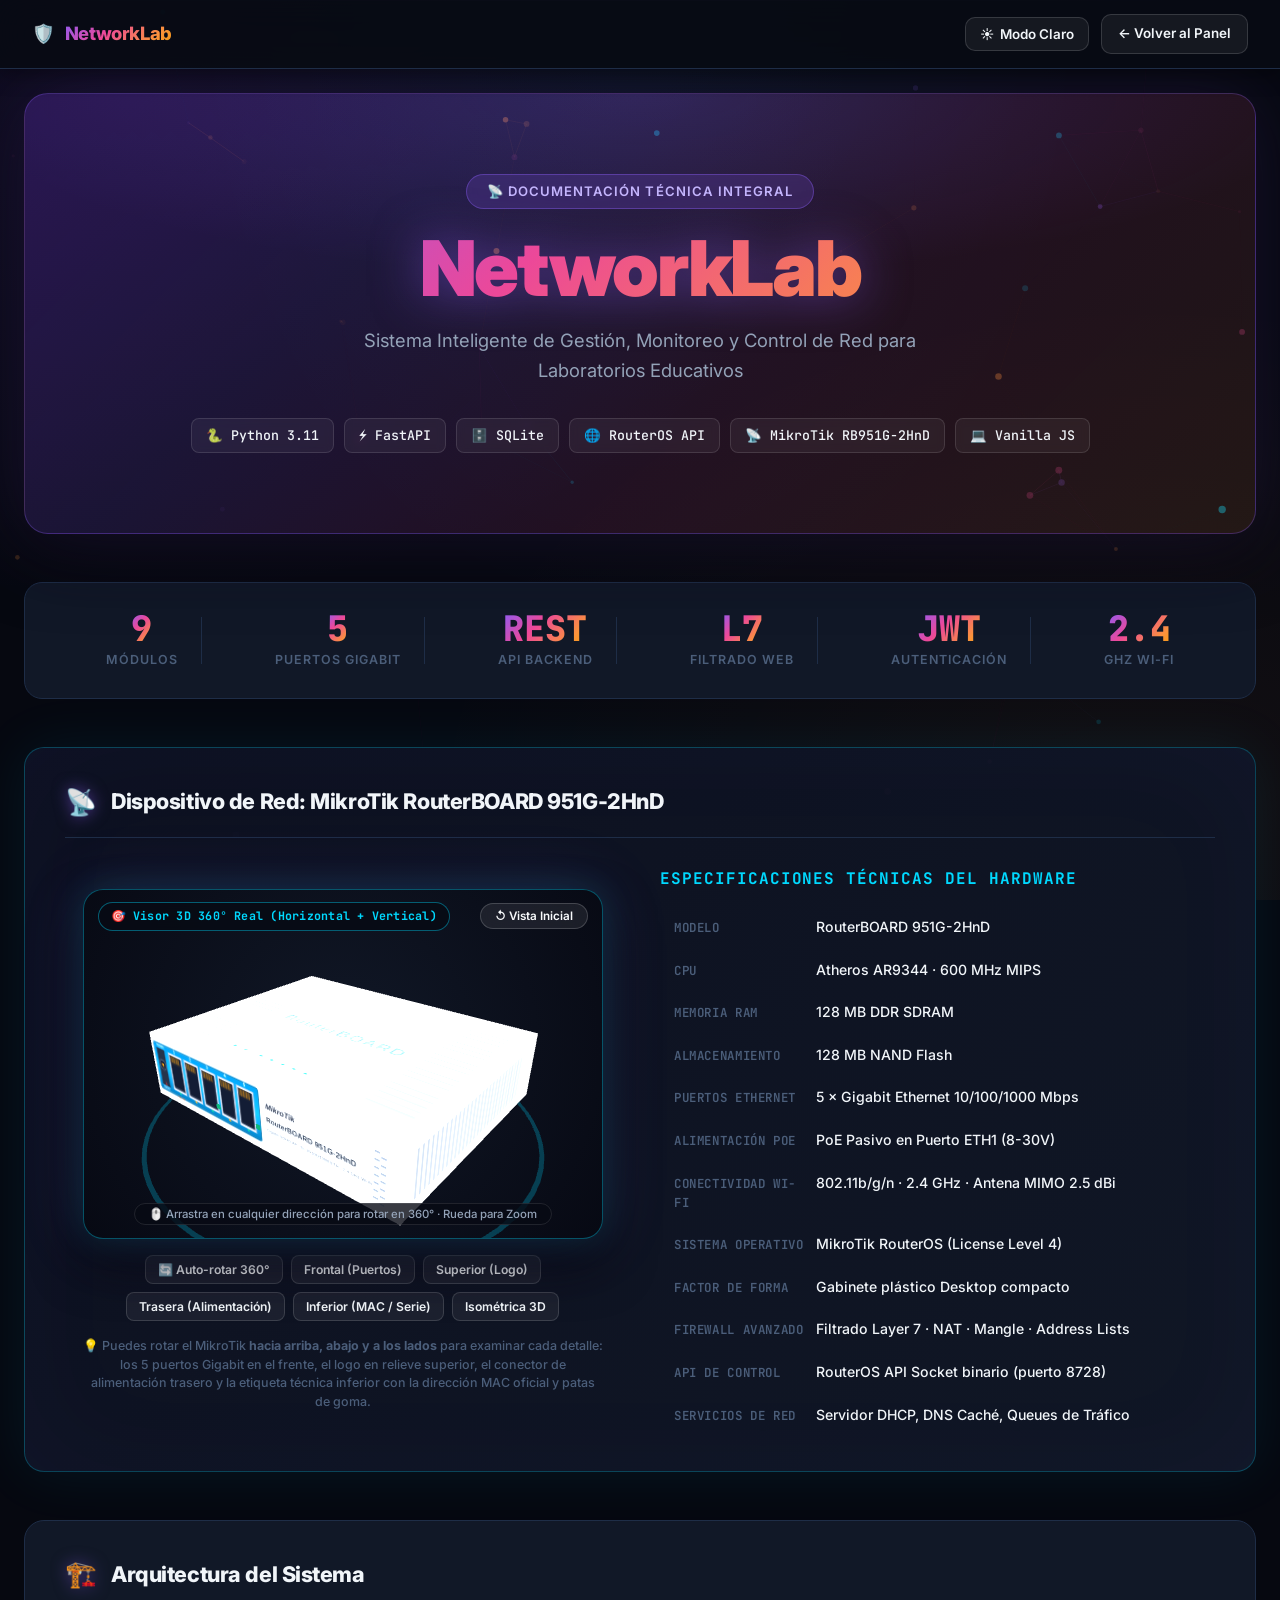
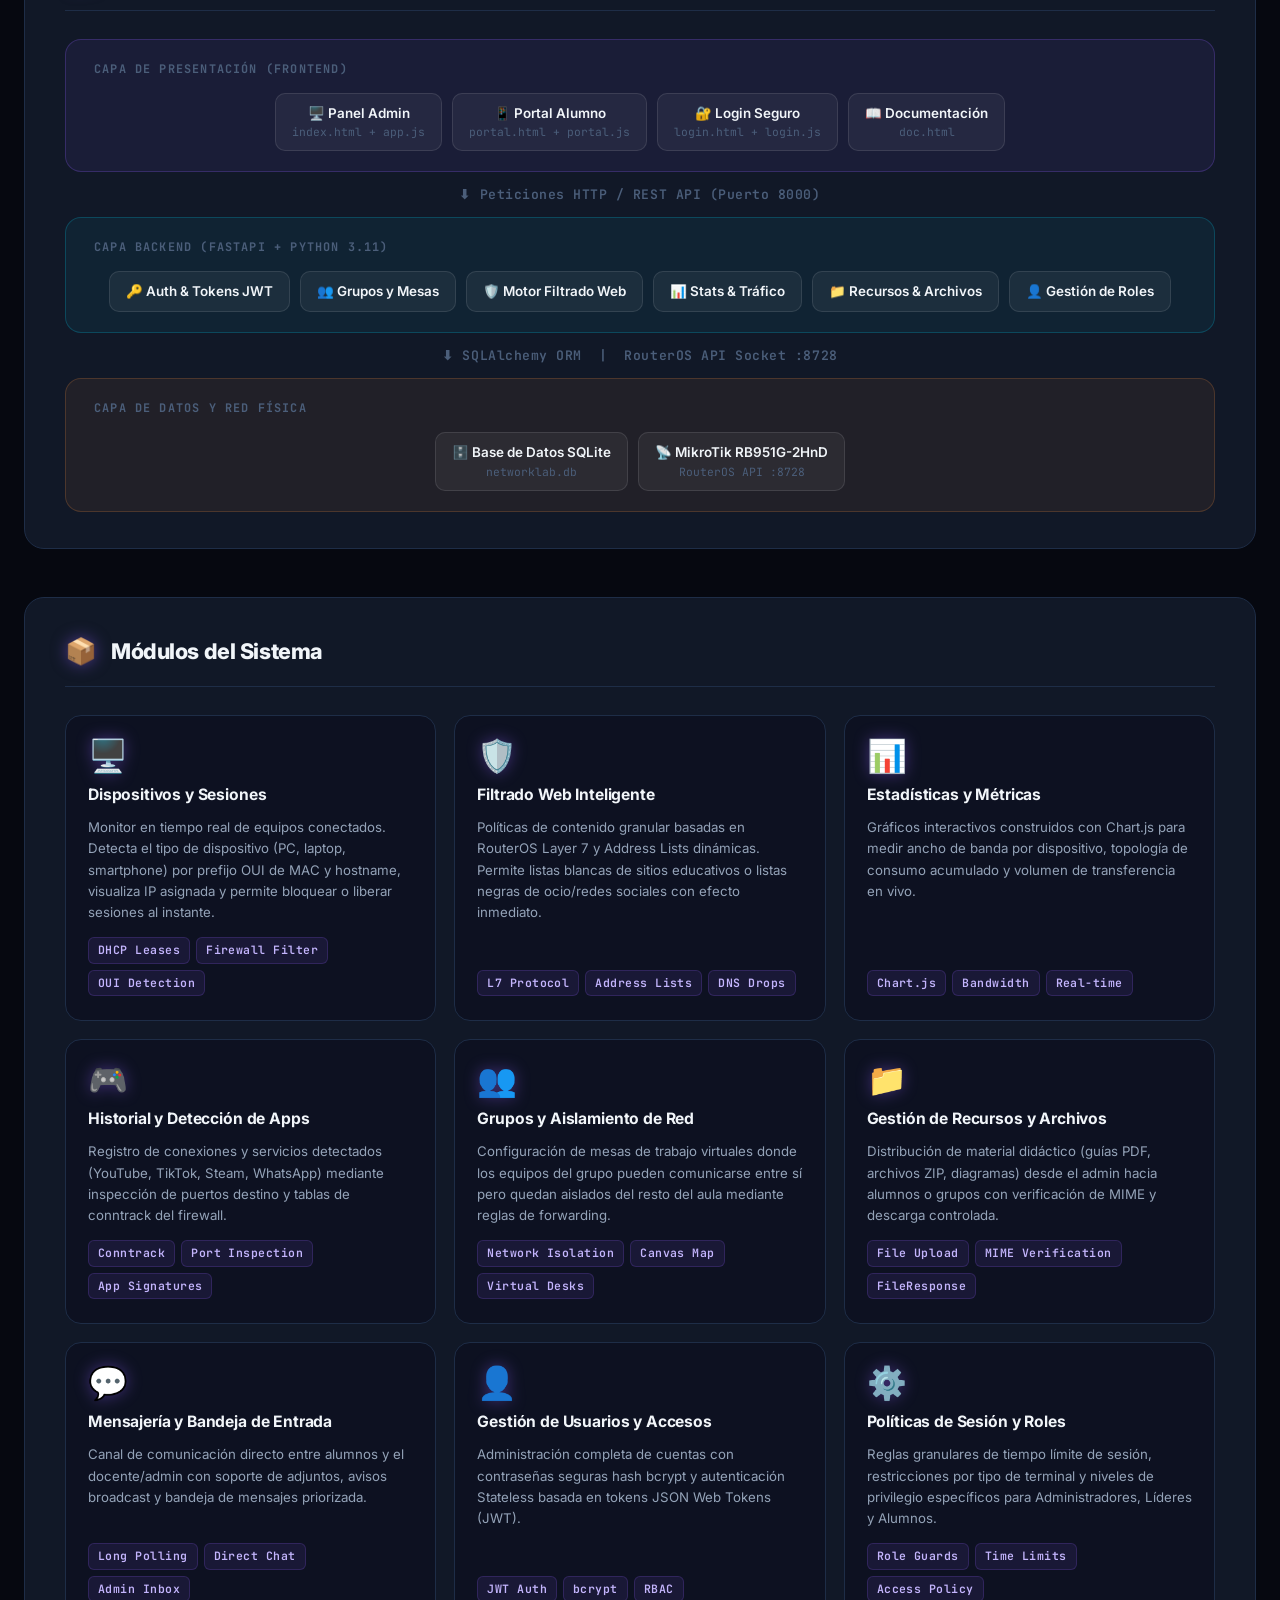
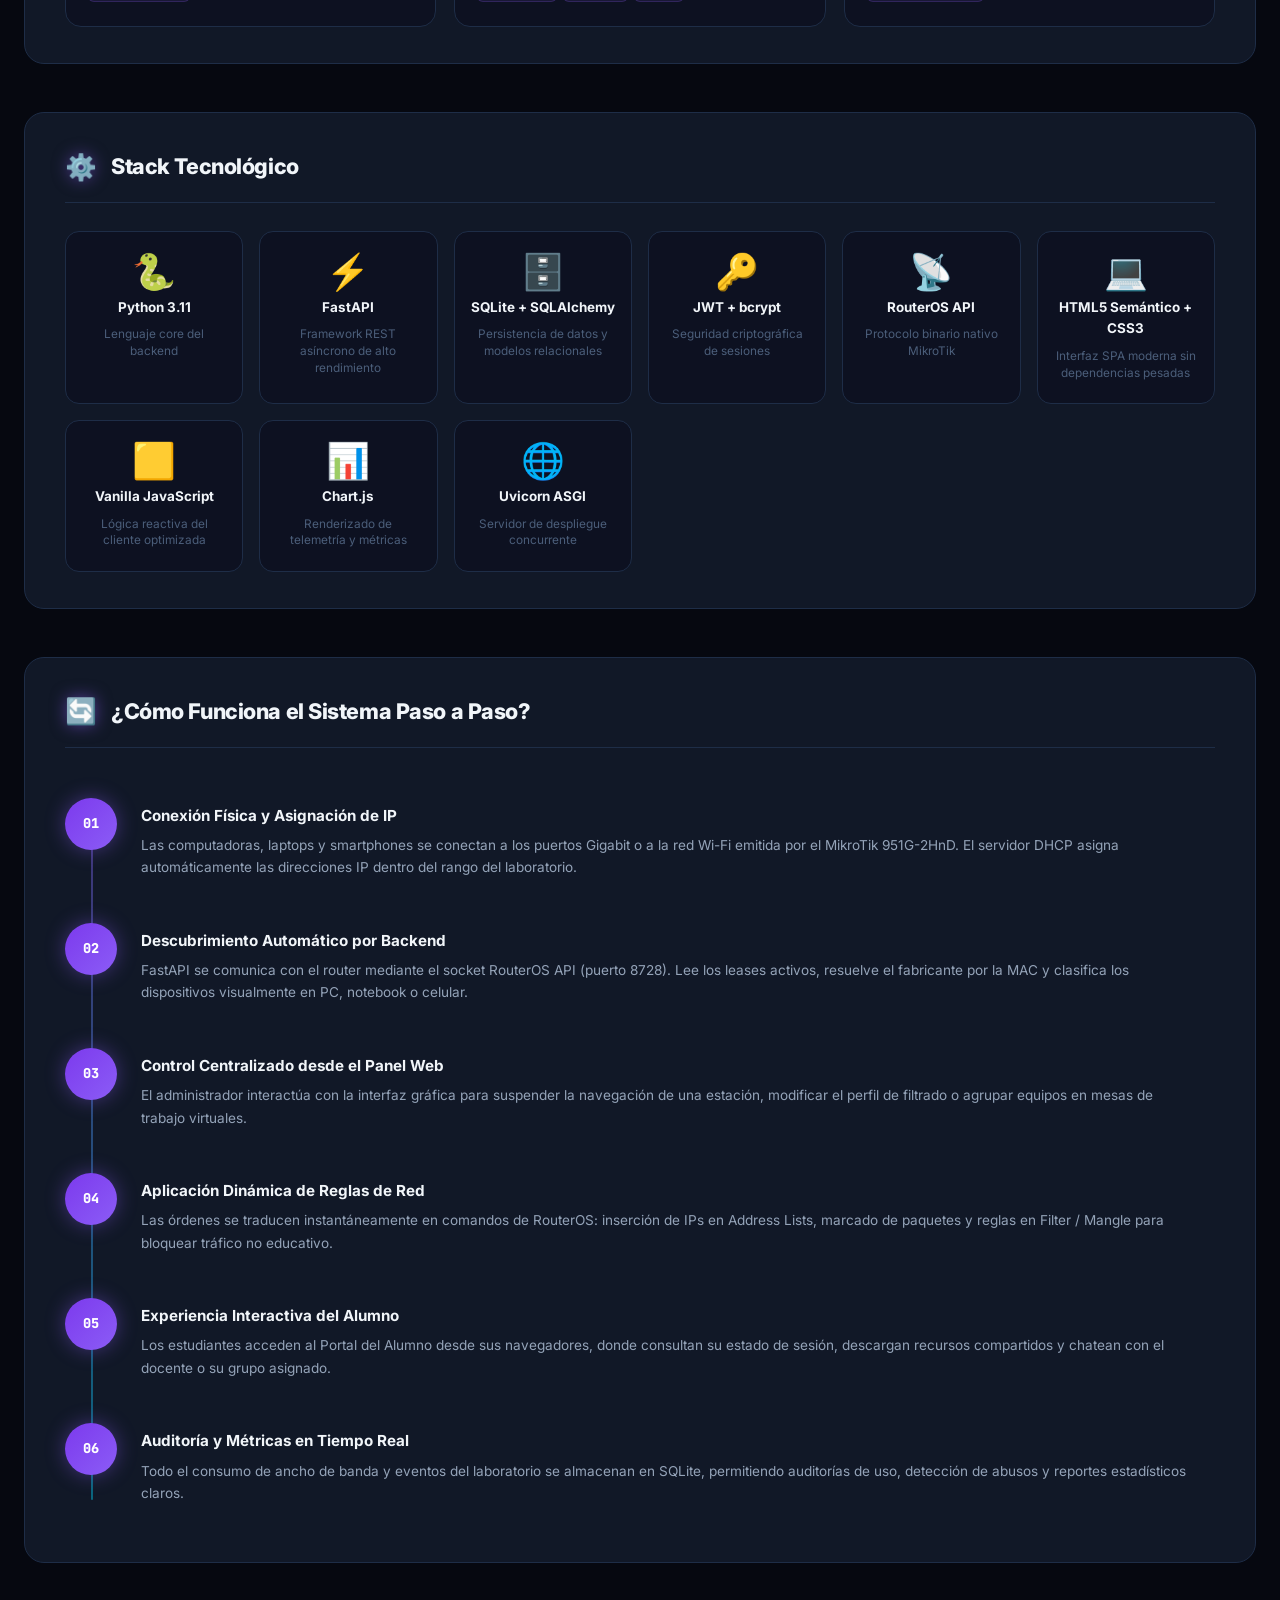
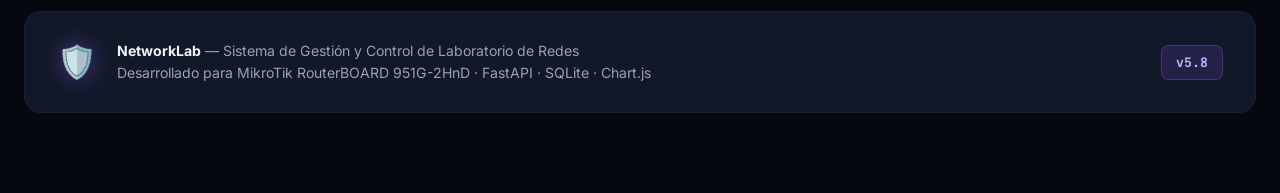
==== frontend/doc.html @ df52ffb7 "V1" ====
<!DOCTYPE html>
<html lang="es" data-theme="dark">

<head>
    <meta charset="UTF-8" />
    <meta name="viewport" content="width=device-width, initial-scale=1.0" />
    <title>NetworkLab — Documentación Técnica del Proyecto</title>
    <meta name="description" content="Documentación técnica integral del sistema NetworkLab: módulos, arquitectura, tecnologías y dispositivo MikroTik RouterBOARD 951G-2HnD con visor 3D interactivo en 360° (horizontal y vertical)." />
    <link rel="icon" type="image/svg+xml" href="favicon.svg" />
    <link rel="stylesheet" href="css/style.css?v=6.0" />
    <style>
        /* ════════════════════════════════════════════════════════════════
           ESTILOS EXCLUSIVOS DE DOC.HTML (DISEÑO PREMIUM Y MODO CLARO)
           ════════════════════════════════════════════════════════════════ */

        /* Topbar de navegación */
        .doc-topbar {
            position: sticky;
            top: 0;
            z-index: 200;
            display: flex;
            align-items: center;
            justify-content: space-between;
            padding: 14px 32px;
            background: rgba(8, 11, 20, 0.92);
            backdrop-filter: blur(16px);
            border-bottom: 1px solid var(--border-base);
            box-shadow: 0 4px 20px rgba(0, 0, 0, 0.4);
            gap: 16px;
            flex-wrap: wrap;
        }

        .doc-topbar-brand {
            display: flex;
            align-items: center;
            gap: 10px;
            text-decoration: none;
            color: var(--text-primary);
            font-weight: 800;
            font-size: 1.15rem;
            letter-spacing: -0.02em;
        }

        .doc-topbar-brand span {
            background: var(--grad-brand);
            -webkit-background-clip: text;
            -webkit-text-fill-color: transparent;
            background-clip: text;
        }

        .doc-topbar-actions {
            display: flex;
            align-items: center;
            gap: 12px;
        }

        .doc-back-btn {
            display: inline-flex;
            align-items: center;
            gap: 8px;
            background: rgba(255, 255, 255, 0.06);
            border: 1px solid rgba(255, 255, 255, 0.14);
            color: var(--text-primary);
            border-radius: 10px;
            padding: 8px 16px;
            font-size: 0.84rem;
            font-weight: 600;
            cursor: pointer;
            text-decoration: none;
            transition: all 0.2s;
            font-family: 'Inter', sans-serif;
        }

        .doc-back-btn:hover {
            background: rgba(139, 92, 246, 0.2);
            border-color: var(--violet-400);
            color: var(--violet-300);
            transform: translateX(-3px);
        }

        .doc-theme-btn {
            display: inline-flex;
            align-items: center;
            gap: 6px;
            background: rgba(255, 255, 255, 0.06);
            border: 1px solid rgba(255, 255, 255, 0.14);
            color: var(--text-primary);
            border-radius: 10px;
            padding: 8px 14px;
            font-size: 0.84rem;
            font-weight: 600;
            cursor: pointer;
            transition: all 0.2s;
            font-family: 'Inter', sans-serif;
        }

        .doc-theme-btn:hover {
            background: rgba(255, 200, 0, 0.12);
            border-color: rgba(255, 200, 0, 0.4);
        }

        .doc-wrapper {
            min-height: 100vh;
            padding-top: 16px;
            position: relative;
        }

        #doc-network-canvas {
            position: fixed;
            inset: 0;
            z-index: 0;
            pointer-events: none;
            opacity: 0.45;
        }

        .doc-content-wrap {
            position: relative;
            z-index: 1;
        }

        /* ── Visor 3D WebGL Three.js MikroTik 360° Real ── */
        .doc-mikrotik-viewer {
            display: flex;
            flex-direction: column;
            align-items: center;
            gap: 16px;
            width: 100%;
        }

        .mikrotik-3d-scene {
            position: relative;
            width: 100%;
            max-width: 520px;
            height: 350px;
            border-radius: 20px;
            overflow: hidden;
            background: radial-gradient(circle at 50% 45%, #111827 0%, #070913 100%);
            border: 1px solid rgba(0, 217, 255, 0.35);
            box-shadow:
                0 0 35px rgba(0, 217, 255, 0.15),
                0 0 70px rgba(139, 92, 246, 0.14),
                0 24px 50px rgba(0, 0, 0, 0.7);
            touch-action: none;
        }

        #mikrotik-3d-canvas {
            width: 100%;
            height: 100%;
            display: block;
            cursor: grab;
        }

        #mikrotik-3d-canvas:active {
            cursor: grabbing;
        }

        .mt-3d-overlay-top {
            position: absolute;
            top: 12px;
            left: 14px;
            right: 14px;
            display: flex;
            justify-content: space-between;
            align-items: center;
            pointer-events: none;
            z-index: 10;
        }

        .mt-3d-badge {
            background: rgba(8, 11, 20, 0.85);
            backdrop-filter: blur(8px);
            border: 1px solid rgba(0, 217, 255, 0.4);
            color: #00D9FF;
            font-size: 0.73rem;
            font-weight: 700;
            padding: 4px 12px;
            border-radius: 100px;
            font-family: var(--font-mono);
            letter-spacing: 0.02em;
            pointer-events: auto;
        }

        .mt-3d-icon-btn {
            pointer-events: auto;
            background: rgba(255, 255, 255, 0.08);
            backdrop-filter: blur(8px);
            border: 1px solid rgba(255, 255, 255, 0.18);
            color: #F8FAFC;
            padding: 5px 14px;
            border-radius: 100px;
            font-size: 0.73rem;
            font-weight: 600;
            cursor: pointer;
            transition: all 0.2s;
            font-family: 'Inter', sans-serif;
        }

        .mt-3d-icon-btn:hover {
            background: rgba(139, 92, 246, 0.3);
            border-color: var(--violet-400);
            color: var(--violet-200);
        }

        .mt-3d-hint {
            position: absolute;
            bottom: 12px;
            left: 0;
            right: 0;
            text-align: center;
            pointer-events: none;
            z-index: 10;
        }

        .mt-3d-hint span {
            background: rgba(8, 11, 20, 0.80);
            backdrop-filter: blur(6px);
            border: 1px solid rgba(255, 255, 255, 0.1);
            color: #94A3B8;
            font-size: 0.71rem;
            padding: 3px 14px;
            border-radius: 100px;
            font-weight: 500;
        }

        .mikrotik-3d-controls {
            display: flex;
            flex-wrap: wrap;
            gap: 8px;
            justify-content: center;
            max-width: 520px;
        }

        .mikrotik-ctrl-btn {
            background: rgba(255, 255, 255, 0.06);
            border: 1px solid rgba(255, 255, 255, 0.14);
            color: var(--text-primary);
            border-radius: 8px;
            padding: 6px 12px;
            font-size: 0.76rem;
            font-weight: 600;
            cursor: pointer;
            transition: all 0.2s;
            font-family: 'Inter', sans-serif;
        }

        .mikrotik-ctrl-btn:hover {
            background: rgba(139, 92, 246, 0.22);
            border-color: var(--violet-400);
            color: var(--violet-200);
            transform: translateY(-1px);
        }

        .mikrotik-ctrl-btn.active-preset {
            background: rgba(139, 92, 246, 0.35);
            border-color: var(--violet-400);
            color: #FFFFFF;
            box-shadow: 0 0 12px rgba(139, 92, 246, 0.3);
        }

        .mikrotik-help-text {
            font-size: 0.78rem;
            color: var(--text-muted);
            margin: 0;
            text-align: center;
            font-weight: 500;
            max-width: 520px;
            line-height: 1.5;
        }

        /* ════════════════════════════════════════════════════════════════
           REGLAS DE MODO CLARO EXHAUSTIVAS (MÁXIMA LEGIBILIDAD)
           ════════════════════════════════════════════════════════════════ */

        [data-theme="light"] {
            color-scheme: light;
        }

        /* Topbar */
        [data-theme="light"] .doc-topbar {
            background: rgba(255, 255, 255, 0.96);
            border-bottom: 1px solid #E2E8F0;
            box-shadow: 0 4px 16px rgba(0, 0, 0, 0.04);
        }

        [data-theme="light"] .doc-topbar-brand {
            color: #0F172A;
        }

        [data-theme="light"] .doc-back-btn,
        [data-theme="light"] .doc-theme-btn {
            background: #FFFFFF;
            border: 1px solid #CBD5E1;
            color: #0F172A;
            box-shadow: 0 1px 3px rgba(0, 0, 0, 0.05);
        }

        [data-theme="light"] .doc-back-btn:hover {
            background: #F8FAFC;
            border-color: #94A3B8;
            color: #0F172A;
        }

        [data-theme="light"] .doc-theme-btn:hover {
            background: #FEF3C7;
            border-color: #FCD34D;
        }

        [data-theme="light"] #doc-network-canvas {
            opacity: 0.16;
        }

        /* Hero */
        [data-theme="light"] .doc-hero {
            background: linear-gradient(135deg, #FFFFFF 0%, #F8FAFC 50%, #F1F5F9 100%);
            border: 1px solid #E2E8F0;
            box-shadow: 0 10px 30px rgba(0, 0, 0, 0.05);
        }

        [data-theme="light"] .doc-hero-badge {
            background: #EDE9FE;
            border: 1px solid #C7D2FE;
            color: #4338CA !important;
            font-weight: 700;
        }

        [data-theme="light"] .doc-hero-title {
            background: linear-gradient(135deg, #0F172A 0%, #4338CA 50%, #0369A1 100%);
            -webkit-background-clip: text;
            -webkit-text-fill-color: transparent;
            background-clip: text;
            filter: none;
        }

        [data-theme="light"] .doc-hero-subtitle {
            color: #334155 !important;
            font-weight: 500;
        }

        [data-theme="light"] .doc-tag {
            background: #FFFFFF;
            border: 1px solid #CBD5E1;
            color: #0F172A !important;
            box-shadow: 0 1px 3px rgba(0, 0, 0, 0.04);
            font-weight: 600;
        }

        [data-theme="light"] .doc-tag:hover {
            background: #EEF2FF;
            border-color: #A5B4FC;
            color: #312E81 !important;
        }

        /* Stats Bar */
        [data-theme="light"] .doc-stats-bar {
            background: #FFFFFF;
            border: 1px solid #E2E8F0;
            box-shadow: 0 4px 14px rgba(0, 0, 0, 0.04);
        }

        [data-theme="light"] .doc-stat-num {
            background: linear-gradient(135deg, #4338CA 0%, #D946EF 60%, #EA580C 100%);
            -webkit-background-clip: text;
            -webkit-text-fill-color: transparent;
            background-clip: text;
        }

        [data-theme="light"] .doc-stat-label {
            color: #334155 !important;
            font-weight: 700;
        }

        /* Sections */
        [data-theme="light"] .doc-section {
            background: #FFFFFF;
            border: 1px solid #E2E8F0;
            box-shadow: 0 4px 18px rgba(0, 0, 0, 0.04);
        }

        [data-theme="light"] .doc-section-title {
            color: #0F172A !important;
            font-weight: 800;
        }

        /* MikroTik Section */
        [data-theme="light"] .doc-mikrotik-section {
            background: #FFFFFF;
            border: 1px solid #CBD5E1;
            box-shadow: 0 4px 20px rgba(0, 0, 0, 0.05);
        }

        [data-theme="light"] .doc-specs-title {
            color: #0369A1 !important;
            font-weight: 800;
        }

        [data-theme="light"] .doc-spec-row {
            border-bottom: 1px solid #F1F5F9;
        }

        [data-theme="light"] .doc-spec-row:hover {
            background: #F8FAFC;
        }

        [data-theme="light"] .doc-spec-key {
            color: #334155 !important;
            font-weight: 700;
        }

        [data-theme="light"] .doc-spec-val {
            color: #0F172A !important;
            font-weight: 600;
        }

        [data-theme="light"] .mikrotik-3d-scene {
            background: radial-gradient(circle at 50% 45%, #F8FAFC 0%, #E2E8F0 100%);
            border-color: #CBD5E1;
            box-shadow:
                0 8px 30px rgba(0, 0, 0, 0.08),
                0 0 20px rgba(99, 102, 241, 0.06);
        }

        [data-theme="light"] .mt-3d-badge {
            background: rgba(255, 255, 255, 0.94);
            border-color: #BAE6FD;
            color: #0369A1;
        }

        [data-theme="light"] .mt-3d-icon-btn {
            background: #FFFFFF;
            border-color: #CBD5E1;
            color: #0F172A;
            box-shadow: 0 1px 3px rgba(0, 0, 0, 0.05);
        }

        [data-theme="light"] .mt-3d-icon-btn:hover {
            background: #EEF2FF;
            border-color: #6366F1;
            color: #312E81;
        }

        [data-theme="light"] .mt-3d-hint span {
            background: rgba(255, 255, 255, 0.90);
            border-color: #E2E8F0;
            color: #475569;
        }

        [data-theme="light"] .mikrotik-ctrl-btn {
            background: #FFFFFF;
            border: 1px solid #CBD5E1;
            color: #0F172A !important;
            box-shadow: 0 1px 3px rgba(0, 0, 0, 0.05);
            font-weight: 700;
        }

        [data-theme="light"] .mikrotik-ctrl-btn:hover {
            background: #EEF2FF;
            border-color: #6366F1;
            color: #312E81 !important;
        }

        [data-theme="light"] .mikrotik-ctrl-btn.active-preset {
            background: #4F46E5 !important;
            border-color: #4338CA !important;
            color: #FFFFFF !important;
        }

        [data-theme="light"] .mikrotik-help-text {
            color: #334155 !important;
            font-weight: 600;
        }

        /* Arquitectura */
        [data-theme="light"] .arch-layer-client {
            background: #F5F3FF;
            border: 1px solid #DDD6FE;
        }

        [data-theme="light"] .arch-layer-backend {
            background: #F0F9FF;
            border: 1px solid #BAE6FD;
        }

        [data-theme="light"] .arch-layer-data {
            background: #FFF7ED;
            border: 1px solid #FED7AA;
        }

        [data-theme="light"] .arch-layer-label {
            color: #0F172A !important;
            font-weight: 800;
        }

        [data-theme="light"] .arch-arrow {
            color: #1E293B !important;
            font-weight: 700;
            background: #F1F5F9;
            border: 1px solid #CBD5E1;
            border-radius: 100px;
            padding: 6px 18px;
            display: inline-block;
            margin: 8px auto;
        }

        [data-theme="light"] .arch-item {
            background: #FFFFFF;
            border: 1px solid #CBD5E1;
            color: #0F172A !important;
            font-weight: 700;
            box-shadow: 0 1px 3px rgba(0, 0, 0, 0.05);
        }

        [data-theme="light"] .arch-item:hover {
            background: #EEF2FF;
            border-color: #818CF8;
        }

        [data-theme="light"] .arch-item small {
            color: #475569 !important;
            font-weight: 600;
        }

        /* Módulos */
        [data-theme="light"] .doc-module-card {
            background: #FFFFFF;
            border: 1px solid #E2E8F0;
            box-shadow: 0 2px 8px rgba(0, 0, 0, 0.03);
        }

        [data-theme="light"] .doc-module-card:hover {
            border-color: #818CF8;
            box-shadow: 0 8px 24px rgba(99, 102, 241, 0.08);
        }

        [data-theme="light"] .doc-module-card h4 {
            color: #0F172A !important;
            font-weight: 800;
        }

        [data-theme="light"] .doc-module-card p {
            color: #334155 !important;
            font-size: 0.86rem;
            line-height: 1.6;
        }

        [data-theme="light"] .doc-module-tags span {
            background: #EEF2FF;
            color: #3730A3 !important;
            border: 1px solid #C7D2FE;
            font-weight: 700;
        }

        /* Stack Tecnológico */
        [data-theme="light"] .doc-tech-item {
            background: #FFFFFF;
            border: 1px solid #E2E8F0;
            box-shadow: 0 2px 8px rgba(0, 0, 0, 0.03);
        }

        [data-theme="light"] .doc-tech-item:hover {
            border-color: #818CF8;
            box-shadow: 0 8px 20px rgba(99, 102, 241, 0.08);
        }

        [data-theme="light"] .doc-tech-name {
            color: #0F172A !important;
            font-weight: 800;
        }

        [data-theme="light"] .doc-tech-desc {
            color: #334155 !important;
            font-weight: 500;
        }

        /* Flujo de Funcionamiento */
        [data-theme="light"] .doc-flow-step:hover {
            background: #F8FAFC;
        }

        [data-theme="light"] .doc-flow-body h4 {
            color: #0F172A !important;
            font-weight: 800;
        }

        [data-theme="light"] .doc-flow-body p {
            color: #334155 !important;
            line-height: 1.65;
        }

        [data-theme="light"] .doc-flow-num {
            background: linear-gradient(135deg, #4F46E5, #7C3AED);
            color: #FFFFFF;
            font-weight: 800;
        }

        /* Footer */
        [data-theme="light"] .doc-footer-credits {
            background: #FFFFFF;
            border: 1px solid #E2E8F0;
            box-shadow: 0 4px 14px rgba(0, 0, 0, 0.04);
        }

        [data-theme="light"] .doc-footer-text strong {
            color: #0F172A !important;
        }

        [data-theme="light"] .doc-footer-text span {
            color: #475569 !important;
        }

        [data-theme="light"] .doc-footer-version {
            color: #4338CA !important;
            font-weight: 800;
        }
    </style>
</head>

<body>
    <canvas id="doc-network-canvas" aria-hidden="true"></canvas>

    <!-- ── Top Navigation Bar ── -->
    <nav class="doc-topbar" role="navigation" aria-label="Barra de navegación de documentación">
        <a href="index.html" class="doc-topbar-brand" title="Volver al panel principal">
            🛡️ <span>NetworkLab</span>
        </a>
        <div class="doc-topbar-actions">
            <button id="doc-theme-toggle" class="doc-theme-btn" title="Cambiar tema claro u oscuro">
                <span id="doc-theme-icon">☀️</span>
                <span id="doc-theme-label">Modo Claro</span>
            </button>
            <a href="index.html" class="doc-back-btn" title="Volver al panel de administración">
                ← Volver al Panel
            </a>
        </div>
    </nav>

    <div class="doc-wrapper">
        <div class="doc-content-wrap">
            <main class="doc-page" id="doc-main">

                <!-- ══ HERO ══ -->
                <div class="doc-hero">
                    <div class="doc-hero-bg-anim" aria-hidden="true" id="doc-hero-particles"></div>
                    <div class="doc-hero-content">
                        <div class="doc-hero-badge">📡 Documentación Técnica Integral</div>
                        <h1 class="doc-hero-title">NetworkLab</h1>
                        <p class="doc-hero-subtitle">
                            Sistema Inteligente de Gestión, Monitoreo y Control de Red para Laboratorios Educativos
                        </p>
                        <div class="doc-hero-tags">
                            <span class="doc-tag">🐍 Python 3.11</span>
                            <span class="doc-tag">⚡ FastAPI</span>
                            <span class="doc-tag">🗄️ SQLite</span>
                            <span class="doc-tag">🌐 RouterOS API</span>
                            <span class="doc-tag">📡 MikroTik RB951G-2HnD</span>
                            <span class="doc-tag">💻 Vanilla JS</span>
                        </div>
                    </div>
                </div>

                <!-- ══ STATS BAR ══ -->
                <div class="doc-stats-bar">
                    <div class="doc-stat-item">
                        <span class="doc-stat-num">9</span>
                        <span class="doc-stat-label">Módulos</span>
                    </div>
                    <div class="doc-stat-item">
                        <span class="doc-stat-num">5</span>
                        <span class="doc-stat-label">Puertos Gigabit</span>
                    </div>
                    <div class="doc-stat-item">
                        <span class="doc-stat-num">REST</span>
                        <span class="doc-stat-label">API Backend</span>
                    </div>
                    <div class="doc-stat-item">
                        <span class="doc-stat-num">L7</span>
                        <span class="doc-stat-label">Filtrado Web</span>
                    </div>
                    <div class="doc-stat-item">
                        <span class="doc-stat-num">JWT</span>
                        <span class="doc-stat-label">Autenticación</span>
                    </div>
                    <div class="doc-stat-item">
                        <span class="doc-stat-num">2.4</span>
                        <span class="doc-stat-label">GHz Wi-Fi</span>
                    </div>
                </div>

                <!-- ══ MIKROTIK 3D SECTION ══ -->
                <div class="doc-section doc-mikrotik-section">
                    <div class="doc-section-header">
                        <span class="doc-section-icon">📡</span>
                        <h2 class="doc-section-title">Dispositivo de Red: MikroTik RouterBOARD 951G-2HnD</h2>
                    </div>
                    <div class="doc-mikrotik-layout">
                        <!-- Viewer 3D WebGL Three.js Real 360 (Horizontal + Vertical) -->
                        <div class="doc-mikrotik-viewer">
                            <div class="mikrotik-3d-scene" id="mikrotik-3d-scene">
                                <!-- Canvas WebGL 3D -->
                                <canvas id="mikrotik-3d-canvas"></canvas>

                                <!-- Overlay informativo superior -->
                                <div class="mt-3d-overlay-top">
                                    <span class="mt-3d-badge">🎯 Visor 3D 360° Real (Horizontal + Vertical)</span>
                                    <button class="mt-3d-icon-btn" id="btn-mt-reset" title="Restablecer a vista isométrica">↺ Vista Inicial</button>
                                </div>

                                <!-- Indicador de modo / ayuda -->
                                <div class="mt-3d-hint">
                                    <span>🖱️ Arrastra en cualquier dirección para rotar en 360° · Rueda para Zoom</span>
                                </div>
                            </div>

                            <!-- Botonera de Vistas Predefinidas y Auto-Rotación -->
                            <div class="mikrotik-3d-controls">
                                <button class="mikrotik-ctrl-btn" id="btn-mt-auto">🔄 Auto-rotar 360°</button>
                                <button class="mikrotik-ctrl-btn" id="btn-mt-pause" style="display:none;">⏸ Pausar</button>
                                <button class="mikrotik-ctrl-btn preset-btn" data-angle="front">Frontal (Puertos)</button>
                                <button class="mikrotik-ctrl-btn preset-btn" data-angle="top">Superior (Logo)</button>
                                <button class="mikrotik-ctrl-btn preset-btn" data-angle="back">Trasera (Alimentación)</button>
                                <button class="mikrotik-ctrl-btn preset-btn" data-angle="bottom">Inferior (MAC / Serie)</button>
                                <button class="mikrotik-ctrl-btn preset-btn" data-angle="iso">Isométrica 3D</button>
                            </div>

                            <p class="mikrotik-help-text">
                                💡 Puedes rotar el MikroTik <strong>hacia arriba, abajo y a los lados</strong> para examinar cada detalle: los 5 puertos Gigabit en el frente, el logo en relieve superior, el conector de alimentación trasero y la etiqueta técnica inferior con la dirección MAC oficial y patas de goma.
                            </p>
                        </div>

                        <!-- Specs -->
                        <div class="doc-mikrotik-specs">
                            <h3 class="doc-specs-title">Especificaciones Técnicas del Hardware</h3>
                            <div class="doc-spec-grid">
                                <div class="doc-spec-row"><span class="doc-spec-key">Modelo</span><span class="doc-spec-val">RouterBOARD 951G-2HnD</span></div>
                                <div class="doc-spec-row"><span class="doc-spec-key">CPU</span><span class="doc-spec-val">Atheros AR9344 · 600 MHz MIPS</span></div>
                                <div class="doc-spec-row"><span class="doc-spec-key">Memoria RAM</span><span class="doc-spec-val">128 MB DDR SDRAM</span></div>
                                <div class="doc-spec-row"><span class="doc-spec-key">Almacenamiento</span><span class="doc-spec-val">128 MB NAND Flash</span></div>
                                <div class="doc-spec-row"><span class="doc-spec-key">Puertos Ethernet</span><span class="doc-spec-val">5 × Gigabit Ethernet 10/100/1000 Mbps</span></div>
                                <div class="doc-spec-row"><span class="doc-spec-key">Alimentación PoE</span><span class="doc-spec-val">PoE Pasivo en Puerto ETH1 (8-30V)</span></div>
                                <div class="doc-spec-row"><span class="doc-spec-key">Conectividad Wi-Fi</span><span class="doc-spec-val">802.11b/g/n · 2.4 GHz · Antena MIMO 2.5 dBi</span></div>
                                <div class="doc-spec-row"><span class="doc-spec-key">Sistema Operativo</span><span class="doc-spec-val">MikroTik RouterOS (License Level 4)</span></div>
                                <div class="doc-spec-row"><span class="doc-spec-key">Factor de Forma</span><span class="doc-spec-val">Gabinete plástico Desktop compacto</span></div>
                                <div class="doc-spec-row"><span class="doc-spec-key">Firewall Avanzado</span><span class="doc-spec-val">Filtrado Layer 7 · NAT · Mangle · Address Lists</span></div>
                                <div class="doc-spec-row"><span class="doc-spec-key">API de Control</span><span class="doc-spec-val">RouterOS API Socket binario (puerto 8728)</span></div>
                                <div class="doc-spec-row"><span class="doc-spec-key">Servicios de Red</span><span class="doc-spec-val">Servidor DHCP, DNS Caché, Queues de Tráfico</span></div>
                            </div>
                        </div>
                    </div>
                </div>

                <!-- ══ ARQUITECTURA ══ -->
                <div class="doc-section">
                    <div class="doc-section-header">
                        <span class="doc-section-icon">🏗️</span>
                        <h2 class="doc-section-title">Arquitectura del Sistema</h2>
                    </div>
                    <div class="doc-arch-diagram">
                        <div class="arch-layer arch-layer-client">
                            <div class="arch-layer-label">Capa de Presentación (Frontend)</div>
                            <div class="arch-items">
                                <div class="arch-item">🖥️ Panel Admin<br/><small>index.html + app.js</small></div>
                                <div class="arch-item">📱 Portal Alumno<br/><small>portal.html + portal.js</small></div>
                                <div class="arch-item">🔐 Login Seguro<br/><small>login.html + login.js</small></div>
                                <div class="arch-item">📖 Documentación<br/><small>doc.html</small></div>
                            </div>
                        </div>
                        <div class="arch-arrow">⬇ Peticiones HTTP / REST API (Puerto 8000)</div>
                        <div class="arch-layer arch-layer-backend">
                            <div class="arch-layer-label">Capa Backend (FastAPI + Python 3.11)</div>
                            <div class="arch-items">
                                <div class="arch-item">🔑 Auth &amp; Tokens JWT</div>
                                <div class="arch-item">👥 Grupos y Mesas</div>
                                <div class="arch-item">🛡️ Motor Filtrado Web</div>
                                <div class="arch-item">📊 Stats &amp; Tráfico</div>
                                <div class="arch-item">📁 Recursos &amp; Archivos</div>
                                <div class="arch-item">👤 Gestión de Roles</div>
                            </div>
                        </div>
                        <div class="arch-arrow">⬇ SQLAlchemy ORM &nbsp;|&nbsp; RouterOS API Socket :8728</div>
                        <div class="arch-layer arch-layer-data">
                            <div class="arch-layer-label">Capa de Datos y Red Física</div>
                            <div class="arch-items">
                                <div class="arch-item">🗄️ Base de Datos SQLite<br/><small>networklab.db</small></div>
                                <div class="arch-item">📡 MikroTik RB951G-2HnD<br/><small>RouterOS API :8728</small></div>
                            </div>
                        </div>
                    </div>
                </div>

                <!-- ══ MÓDULOS ══ -->
                <div class="doc-section">
                    <div class="doc-section-header">
                        <span class="doc-section-icon">📦</span>
                        <h2 class="doc-section-title">Módulos del Sistema</h2>
                    </div>
                    <div class="doc-modules-grid">
                        <div class="doc-module-card">
                            <div class="doc-module-icon">🖥️</div>
                            <h4>Dispositivos y Sesiones</h4>
                            <p>Monitor en tiempo real de equipos conectados. Detecta el tipo de dispositivo (PC, laptop, smartphone) por prefijo OUI de MAC y hostname, visualiza IP asignada y permite bloquear o liberar sesiones al instante.</p>
                            <div class="doc-module-tags"><span>DHCP Leases</span><span>Firewall Filter</span><span>OUI Detection</span></div>
                        </div>
                        <div class="doc-module-card">
                            <div class="doc-module-icon">🛡️</div>
                            <h4>Filtrado Web Inteligente</h4>
                            <p>Políticas de contenido granular basadas en RouterOS Layer 7 y Address Lists dinámicas. Permite listas blancas de sitios educativos o listas negras de ocio/redes sociales con efecto inmediato.</p>
                            <div class="doc-module-tags"><span>L7 Protocol</span><span>Address Lists</span><span>DNS Drops</span></div>
                        </div>
                        <div class="doc-module-card">
                            <div class="doc-module-icon">📊</div>
                            <h4>Estadísticas y Métricas</h4>
                            <p>Gráficos interactivos construidos con Chart.js para medir ancho de banda por dispositivo, topología de consumo acumulado y volumen de transferencia en vivo.</p>
                            <div class="doc-module-tags"><span>Chart.js</span><span>Bandwidth</span><span>Real-time</span></div>
                        </div>
                        <div class="doc-module-card">
                            <div class="doc-module-icon">🎮</div>
                            <h4>Historial y Detección de Apps</h4>
                            <p>Registro de conexiones y servicios detectados (YouTube, TikTok, Steam, WhatsApp) mediante inspección de puertos destino y tablas de conntrack del firewall.</p>
                            <div class="doc-module-tags"><span>Conntrack</span><span>Port Inspection</span><span>App Signatures</span></div>
                        </div>
                        <div class="doc-module-card">
                            <div class="doc-module-icon">👥</div>
                            <h4>Grupos y Aislamiento de Red</h4>
                            <p>Configuración de mesas de trabajo virtuales donde los equipos del grupo pueden comunicarse entre sí pero quedan aislados del resto del aula mediante reglas de forwarding.</p>
                            <div class="doc-module-tags"><span>Network Isolation</span><span>Canvas Map</span><span>Virtual Desks</span></div>
                        </div>
                        <div class="doc-module-card">
                            <div class="doc-module-icon">📁</div>
                            <h4>Gestión de Recursos y Archivos</h4>
                            <p>Distribución de material didáctico (guías PDF, archivos ZIP, diagramas) desde el admin hacia alumnos o grupos con verificación de MIME y descarga controlada.</p>
                            <div class="doc-module-tags"><span>File Upload</span><span>MIME Verification</span><span>FileResponse</span></div>
                        </div>
                        <div class="doc-module-card">
                            <div class="doc-module-icon">💬</div>
                            <h4>Mensajería y Bandeja de Entrada</h4>
                            <p>Canal de comunicación directo entre alumnos y el docente/admin con soporte de adjuntos, avisos broadcast y bandeja de mensajes priorizada.</p>
                            <div class="doc-module-tags"><span>Long Polling</span><span>Direct Chat</span><span>Admin Inbox</span></div>
                        </div>
                        <div class="doc-module-card">
                            <div class="doc-module-icon">👤</div>
                            <h4>Gestión de Usuarios y Accesos</h4>
                            <p>Administración completa de cuentas con contraseñas seguras hash bcrypt y autenticación Stateless basada en tokens JSON Web Tokens (JWT).</p>
                            <div class="doc-module-tags"><span>JWT Auth</span><span>bcrypt</span><span>RBAC</span></div>
                        </div>
                        <div class="doc-module-card">
                            <div class="doc-module-icon">⚙️</div>
                            <h4>Políticas de Sesión y Roles</h4>
                            <p>Reglas granulares de tiempo límite de sesión, restricciones por tipo de terminal y niveles de privilegio específicos para Administradores, Líderes y Alumnos.</p>
                            <div class="doc-module-tags"><span>Role Guards</span><span>Time Limits</span><span>Access Policy</span></div>
                        </div>
                    </div>
                </div>

                <!-- ══ STACK TECNOLÓGICO ══ -->
                <div class="doc-section">
                    <div class="doc-section-header">
                        <span class="doc-section-icon">⚙️</span>
                        <h2 class="doc-section-title">Stack Tecnológico</h2>
                    </div>
                    <div class="doc-tech-grid">
                        <div class="doc-tech-item">
                            <div class="doc-tech-logo">🐍</div>
                            <div class="doc-tech-name">Python 3.11</div>
                            <div class="doc-tech-desc">Lenguaje core del backend</div>
                        </div>
                        <div class="doc-tech-item">
                            <div class="doc-tech-logo">⚡</div>
                            <div class="doc-tech-name">FastAPI</div>
                            <div class="doc-tech-desc">Framework REST asíncrono de alto rendimiento</div>
                        </div>
                        <div class="doc-tech-item">
                            <div class="doc-tech-logo">🗄️</div>
                            <div class="doc-tech-name">SQLite + SQLAlchemy</div>
                            <div class="doc-tech-desc">Persistencia de datos y modelos relacionales</div>
                        </div>
                        <div class="doc-tech-item">
                            <div class="doc-tech-logo">🔑</div>
                            <div class="doc-tech-name">JWT + bcrypt</div>
                            <div class="doc-tech-desc">Seguridad criptográfica de sesiones</div>
                        </div>
                        <div class="doc-tech-item">
                            <div class="doc-tech-logo">📡</div>
                            <div class="doc-tech-name">RouterOS API</div>
                            <div class="doc-tech-desc">Protocolo binario nativo MikroTik</div>
                        </div>
                        <div class="doc-tech-item">
                            <div class="doc-tech-logo">💻</div>
                            <div class="doc-tech-name">HTML5 Semántico + CSS3</div>
                            <div class="doc-tech-desc">Interfaz SPA moderna sin dependencias pesadas</div>
                        </div>
                        <div class="doc-tech-item">
                            <div class="doc-tech-logo">🟨</div>
                            <div class="doc-tech-name">Vanilla JavaScript</div>
                            <div class="doc-tech-desc">Lógica reactiva del cliente optimizada</div>
                        </div>
                        <div class="doc-tech-item">
                            <div class="doc-tech-logo">📊</div>
                            <div class="doc-tech-name">Chart.js</div>
                            <div class="doc-tech-desc">Renderizado de telemetría y métricas</div>
                        </div>
                        <div class="doc-tech-item">
                            <div class="doc-tech-logo">🌐</div>
                            <div class="doc-tech-name">Uvicorn ASGI</div>
                            <div class="doc-tech-desc">Servidor de despliegue concurrente</div>
                        </div>
                    </div>
                </div>

                <!-- ══ FLUJO DE FUNCIONAMIENTO ══ -->
                <div class="doc-section">
                    <div class="doc-section-header">
                        <span class="doc-section-icon">🔄</span>
                        <h2 class="doc-section-title">¿Cómo Funciona el Sistema Paso a Paso?</h2>
                    </div>
                    <div class="doc-flow">
                        <div class="doc-flow-step">
                            <div class="doc-flow-num">01</div>
                            <div class="doc-flow-body">
                                <h4>Conexión Física y Asignación de IP</h4>
                                <p>Las computadoras, laptops y smartphones se conectan a los puertos Gigabit o a la red Wi-Fi emitida por el MikroTik 951G-2HnD. El servidor DHCP asigna automáticamente las direcciones IP dentro del rango del laboratorio.</p>
                            </div>
                        </div>
                        <div class="doc-flow-step">
                            <div class="doc-flow-num">02</div>
                            <div class="doc-flow-body">
                                <h4>Descubrimiento Automático por Backend</h4>
                                <p>FastAPI se comunica con el router mediante el socket RouterOS API (puerto 8728). Lee los leases activos, resuelve el fabricante por la MAC y clasifica los dispositivos visualmente en PC, notebook o celular.</p>
                            </div>
                        </div>
                        <div class="doc-flow-step">
                            <div class="doc-flow-num">03</div>
                            <div class="doc-flow-body">
                                <h4>Control Centralizado desde el Panel Web</h4>
                                <p>El administrador interactúa con la interfaz gráfica para suspender la navegación de una estación, modificar el perfil de filtrado o agrupar equipos en mesas de trabajo virtuales.</p>
                            </div>
                        </div>
                        <div class="doc-flow-step">
                            <div class="doc-flow-num">04</div>
                            <div class="doc-flow-body">
                                <h4>Aplicación Dinámica de Reglas de Red</h4>
                                <p>Las órdenes se traducen instantáneamente en comandos de RouterOS: inserción de IPs en Address Lists, marcado de paquetes y reglas en Filter / Mangle para bloquear tráfico no educativo.</p>
                            </div>
                        </div>
                        <div class="doc-flow-step">
                            <div class="doc-flow-num">05</div>
                            <div class="doc-flow-body">
                                <h4>Experiencia Interactiva del Alumno</h4>
                                <p>Los estudiantes acceden al Portal del Alumno desde sus navegadores, donde consultan su estado de sesión, descargan recursos compartidos y chatean con el docente o su grupo asignado.</p>
                            </div>
                        </div>
                        <div class="doc-flow-step">
                            <div class="doc-flow-num">06</div>
                            <div class="doc-flow-body">
                                <h4>Auditoría y Métricas en Tiempo Real</h4>
                                <p>Todo el consumo de ancho de banda y eventos del laboratorio se almacenan en SQLite, permitiendo auditorías de uso, detección de abusos y reportes estadísticos claros.</p>
                            </div>
                        </div>
                    </div>
                </div>

                <!-- ══ FOOTER ══ -->
                <div class="doc-footer-credits">
                    <div class="doc-footer-logo">🛡️</div>
                    <div class="doc-footer-text">
                        <strong>NetworkLab</strong> — Sistema de Gestión y Control de Laboratorio de Redes<br/>
                        <span>Desarrollado para MikroTik RouterBOARD 951G-2HnD · FastAPI · SQLite · Chart.js</span>
                    </div>
                    <div class="doc-footer-version">v5.8</div>
                </div>

            </main>
        </div>
    </div>

    <!-- Librerías Three.js y OrbitControls locales -->
    <script src="js/three.min.js"></script>
    <script src="js/OrbitControls.js"></script>

    <script>
    // ── Theme Toggle con sincronización en localStorage ──
    (function() {
        const html  = document.documentElement;
        const btn   = document.getElementById('doc-theme-toggle');
        const icon  = document.getElementById('doc-theme-icon');
        const label = document.getElementById('doc-theme-label');

        const savedTheme = localStorage.getItem('lab_theme') || 'dark';
        html.setAttribute('data-theme', savedTheme);
        updateBtn(savedTheme);

        btn.addEventListener('click', () => {
            const current = html.getAttribute('data-theme');
            const next = current === 'dark' ? 'light' : 'dark';
            html.setAttribute('data-theme', next);
            localStorage.setItem('lab_theme', next);
            updateBtn(next);
            if (window.onThemeChanged3D) {
                window.onThemeChanged3D(next);
            }
        });

        function updateBtn(theme) {
            if (theme === 'dark') {
                icon.textContent  = '☀️';
                label.textContent = 'Modo Claro';
            } else {
                icon.textContent  = '🌙';
                label.textContent = 'Modo Oscuro';
            }
        }
    })();

    // ── Fondo de Nodos y Red Animada en Canvas ──
    (function() {
        const canvas = document.getElementById('doc-network-canvas');
        if (!canvas) return;
        const ctx = canvas.getContext('2d');
        let W, H, nodes = [], animFrame;

        const COLORS = ['rgba(139,92,246,', 'rgba(236,72,153,', 'rgba(251,146,60,', 'rgba(0,217,255,'];
        const NODE_COUNT   = 45;
        const CONNECT_DIST = 140;

        function resize() {
            W = canvas.width  = window.innerWidth;
            H = canvas.height = window.innerHeight;
        }

        function randomNode() {
            const c = COLORS[Math.floor(Math.random() * COLORS.length)];
            return {
                x: Math.random() * W, y: Math.random() * H,
                vx: (Math.random() - 0.5) * 0.25,
                vy: (Math.random() - 0.5) * 0.25,
                r: 1.5 + Math.random() * 2,
                color: c,
                pulse: Math.random() * Math.PI * 2,
                pulseSpeed: 0.02 + Math.random() * 0.02
            };
        }

        function init() {
            resize();
            nodes = Array.from({ length: NODE_COUNT }, randomNode);
        }

        function draw() {
            ctx.clearRect(0, 0, W, H);

            for (let i = 0; i < nodes.length; i++) {
                for (let j = i + 1; j < nodes.length; j++) {
                    const dx = nodes[i].x - nodes[j].x;
                    const dy = nodes[i].y - nodes[j].y;
                    const dist = Math.sqrt(dx*dx + dy*dy);
                    if (dist < CONNECT_DIST) {
                        const alpha = (1 - dist / CONNECT_DIST) * 0.28;
                        ctx.beginPath();
                        ctx.moveTo(nodes[i].x, nodes[i].y);
                        ctx.lineTo(nodes[j].x, nodes[j].y);
                        ctx.strokeStyle = nodes[i].color + alpha + ')';
                        ctx.lineWidth = 0.7;
                        ctx.stroke();
                    }
                }
            }

            nodes.forEach(n => {
                n.pulse += n.pulseSpeed;
                const alpha = 0.5 + Math.sin(n.pulse) * 0.4;
                const r = n.r * (1 + Math.sin(n.pulse) * 0.15);

                ctx.beginPath();
                ctx.arc(n.x, n.y, r, 0, Math.PI * 2);
                ctx.fillStyle = n.color + alpha + ')';
                ctx.fill();

                n.x += n.vx; n.y += n.vy;
                if (n.x < -20 || n.x > W + 20) n.vx *= -1;
                if (n.y < -20 || n.y > H + 20) n.vy *= -1;
            });

            animFrame = requestAnimationFrame(draw);
        }

        init();
        draw();
        window.addEventListener('resize', resize);
        document.addEventListener('visibilitychange', () => {
            if (document.hidden) cancelAnimationFrame(animFrame);
            else draw();
        });
    })();

    // ── Partículas Flotantes en Hero Banner ──
    (function() {
        const bg = document.getElementById('doc-hero-particles');
        if (!bg) return;
        const COLORS = [
            'rgba(139,92,246,VAL)', 'rgba(0,217,255,VAL)',
            'rgba(236,72,153,VAL)', 'rgba(251,146,60,VAL)'
        ];
        for (let i = 0; i < 28; i++) {
            const el  = document.createElement('div');
            el.className = 'doc-particle';
            const size = 3 + Math.random() * 6;
            const x    = Math.random() * 100;
            const y    = 20 + Math.random() * 80;
            const dur  = 4 + Math.random() * 8;
            const del  = Math.random() * 8;
            const col  = COLORS[Math.floor(Math.random() * COLORS.length)]
                           .replace('VAL', (0.4 + Math.random() * 0.5).toFixed(2));
            el.style.cssText = `width:${size}px;height:${size}px;left:${x}%;bottom:${y}px;background:${col};animation-duration:${dur}s;animation-delay:-${del}s;`;
            bg.appendChild(el);
        }
    })();

    // ════════════════════════════════════════════════════════════════
    //  VISOR 3D WEBGL REAL (THREE.JS + ORBITCONTROLS)
    //  MikroTik RouterBOARD 951G-2HnD en 360° Horizontal y Vertical
    // ════════════════════════════════════════════════════════════════
    (function initMikrotik3D() {
        const container = document.getElementById('mikrotik-3d-scene');
        const canvas    = document.getElementById('mikrotik-3d-canvas');
        if (!container || !canvas || typeof THREE === 'undefined') {
            console.warn('Three.js o contenedor 3D no disponible.');
            return;
        }

        // ── 1. GENERADOR DE TEXTURAS PROCEDURALES DE ALTA RESOLUCIÓN ──
        function createFrontTexture() {
            const c = document.createElement('canvas');
            c.width = 1024; c.height = 240;
            const ctx = c.getContext('2d');

            // Fondo plástico blanco mate
            ctx.fillStyle = '#E8ECEF';
            ctx.fillRect(0, 0, 1024, 240);

            // Borde biselado superior e inferior
            ctx.fillStyle = '#D6DBE0';
            ctx.fillRect(0, 0, 1024, 10);
            ctx.fillRect(0, 230, 1024, 10);

            // Panel hundido cian/turquesa característico de la serie RB951G
            const grad = ctx.createLinearGradient(0, 30, 0, 210);
            grad.addColorStop(0, '#0284C7');
            grad.addColorStop(0.5, '#0EA5E9');
            grad.addColorStop(1, '#0369A1');
            ctx.fillStyle = grad;
            ctx.beginPath();
            ctx.roundRect(14, 28, 520, 184, 8);
            ctx.fill();
            ctx.strokeStyle = '#024E75';
            ctx.lineWidth = 3;
            ctx.stroke();

            // Jack de alimentación POWER a la izquierda
            ctx.fillStyle = '#1E293B';
            ctx.fillRect(28, 48, 46, 144);
            ctx.beginPath();
            ctx.arc(51, 110, 18, 0, Math.PI * 2);
            ctx.fillStyle = '#0F172A';
            ctx.fill();
            ctx.strokeStyle = '#64748B';
            ctx.lineWidth = 3;
            ctx.stroke();
            ctx.beginPath();
            ctx.arc(51, 110, 6, 0, Math.PI * 2);
            ctx.fillStyle = '#F59E0B';
            ctx.fill();

            ctx.fillStyle = '#FFFFFF';
            ctx.font = 'bold 11px Inter, sans-serif';
            ctx.fillText('POWER', 33, 42);
            ctx.fillText('RESET', 34, 204);

            // Orificio de reset
            ctx.beginPath();
            ctx.arc(51, 185, 4, 0, Math.PI * 2);
            ctx.fillStyle = '#DC2626';
            ctx.fill();

            // 5 Puertos Gigabit RJ45
            const portStartX = 94;
            const portW = 76;
            const portH = 144;
            const portGap = 10;

            for (let i = 0; i < 5; i++) {
                const px = portStartX + i * (portW + portGap);

                // Marco metálico blindado
                ctx.fillStyle = '#94A3B8';
                ctx.fillRect(px, 48, portW, portH);
                ctx.fillStyle = '#CBD5E1';
                ctx.fillRect(px + 3, 51, portW - 6, portH - 6);

                // Cavidad interna oscura
                ctx.fillStyle = '#0F172A';
                ctx.fillRect(px + 7, 56, portW - 14, portH - 18);

                // Pines dorados en la parte superior del RJ45
                ctx.strokeStyle = '#F59E0B';
                ctx.lineWidth = 2;
                for (let p = 0; p < 8; p++) {
                    ctx.beginPath();
                    ctx.moveTo(px + 14 + p * 6, 58);
                    ctx.lineTo(px + 14 + p * 6, 82);
                    ctx.stroke();
                }

                // Número de puerto en la parte superior
                ctx.fillStyle = '#FFFFFF';
                ctx.font = 'bold 16px Inter, sans-serif';
                ctx.textAlign = 'center';
                ctx.fillText((i + 1).toString(), px + portW / 2, 42);

                // LED indicador de enlace verde/ámbar
                ctx.beginPath();
                ctx.arc(px + portW / 2, 196, 4.5, 0, Math.PI * 2);
                ctx.fillStyle = i === 0 ? '#10B981' : (i % 2 === 0 ? '#10B981' : '#F59E0B');
                ctx.fill();

                // Etiqueta especial PoE en puerto 1
                if (i === 0) {
                    ctx.fillStyle = '#EA580C';
                    ctx.font = 'bold 10px monospace';
                    ctx.fillText('PoE IN', px + portW / 2, 218);
                }
            }

            // Marca y Modelo en tipografía nítida
            ctx.textAlign = 'left';
            ctx.fillStyle = '#0F172A';
            ctx.font = 'italic bold 28px "Arial Black", sans-serif';
            ctx.fillText('MikroTik', 560, 85);

            ctx.fillStyle = '#1E293B';
            ctx.font = 'bold 26px Inter, sans-serif';
            ctx.fillText('RouterBOARD 951G-2HnD', 560, 130);

            ctx.fillStyle = '#475569';
            ctx.font = '500 15px Inter, sans-serif';
            ctx.fillText('Gigabit SOHO AP · 5x 10/100/1000 ETH · 2.4 GHz Wi-Fi', 560, 162);

            // Rejillas de ventilación laterales derechas
            ctx.fillStyle = '#94A3B8';
            for (let v = 0; v < 14; v++) {
                ctx.fillRect(940 + (v % 2) * 20, 48 + v * 12, 16, 6);
            }

            return new THREE.CanvasTexture(c);
        }

        function createTopTexture() {
            const c = document.createElement('canvas');
            c.width = 1024; c.height = 840;
            const ctx = c.getContext('2d');

            // Plástico blanco matte
            ctx.fillStyle = '#F1F4F7';
            ctx.fillRect(0, 0, 1024, 840);

            // Borde perimetral con sombra sutil
            ctx.strokeStyle = '#D1D5DB';
            ctx.lineWidth = 6;
            ctx.strokeRect(10, 10, 1004, 820);

            // Rejillas de ventilación izquierda y derecha
            ctx.fillStyle = '#B0B8C2';
            for (let i = 0; i < 22; i++) {
                const y = 90 + i * 30;
                // Izquierda
                ctx.beginPath();
                ctx.roundRect(40, y, 160, 12, 6);
                ctx.fill();
                // Derecha
                ctx.beginPath();
                ctx.roundRect(824, y, 160, 12, 6);
                ctx.fill();
            }

            // Logo central MikroTik RouterBOARD en relieve
            ctx.textAlign = 'center';
            ctx.fillStyle = '#A8B2C0';
            ctx.font = 'bold 44px "Arial Black", sans-serif';
            ctx.fillText('MikroTik', 512, 380);

            ctx.fillStyle = '#7E8B9B';
            ctx.font = '900 68px "Arial Black", sans-serif';
            ctx.letterSpacing = '4px';
            ctx.fillText('RouterBOARD', 512, 455);

            // Indicadores LED frontales superiores (PWR, ACT, 1..5)
            const ledStartX = 420;
            for (let i = 0; i < 5; i++) {
                const lx = ledStartX + i * 46;
                ctx.fillStyle = '#CBD5E1';
                ctx.fillRect(lx - 2, 720, 24, 8);
                ctx.fillStyle = '#10B981';
                ctx.beginPath();
                ctx.arc(lx + 10, 724, 5, 0, Math.PI * 2);
                ctx.fill();
                ctx.fillStyle = '#64748B';
                ctx.font = 'bold 13px monospace';
                ctx.fillText((i + 1).toString(), lx + 10, 755);
            }

            // LED PWR y USR a la izquierda
            ctx.fillStyle = '#10B981';
            ctx.beginPath(); ctx.arc(310, 724, 6, 0, Math.PI * 2); ctx.fill();
            ctx.fillStyle = '#475569';
            ctx.font = 'bold 12px monospace';
            ctx.fillText('PWR', 310, 755);

            ctx.fillStyle = '#3B82F6';
            ctx.beginPath(); ctx.arc(360, 724, 6, 0, Math.PI * 2); ctx.fill();
            ctx.fillStyle = '#475569';
            ctx.fillText('ACT', 360, 755);

            return new THREE.CanvasTexture(c);
        }

        function createBottomTexture() {
            const c = document.createElement('canvas');
            c.width = 1024; c.height = 840;
            const ctx = c.getContext('2d');

            // Plástico base
            ctx.fillStyle = '#E2E8F0';
            ctx.fillRect(0, 0, 1024, 840);

            // 4 Marcas de patas de goma circulares en las esquinas
            const feet = [[110, 110], [914, 110], [110, 730], [914, 730]];
            feet.forEach(([fx, fy]) => {
                ctx.beginPath();
                ctx.arc(fx, fy, 48, 0, Math.PI * 2);
                ctx.fillStyle = '#1E293B';
                ctx.fill();
                ctx.strokeStyle = '#0F172A';
                ctx.lineWidth = 4;
                ctx.stroke();

                ctx.beginPath();
                ctx.arc(fx, fy, 32, 0, Math.PI * 2);
                ctx.strokeStyle = '#334155';
                ctx.lineWidth = 2;
                ctx.stroke();
            });

            // 2 Ranuras para montaje en pared (keyholes)
            const holes = [[320, 420], [704, 420]];
            holes.forEach(([hx, hy]) => {
                ctx.fillStyle = '#0F172A';
                ctx.beginPath();
                ctx.arc(hx, hy - 14, 18, 0, Math.PI * 2);
                ctx.fill();
                ctx.fillRect(hx - 8, hy - 14, 16, 36);
                ctx.strokeStyle = '#64748B';
                ctx.lineWidth = 2;
                ctx.stroke();
            });

            // ── Etiqueta Técnica Oficial (Plate Sticker plateada) ──
            const sx = 230, sy = 160, sw = 564, sh = 520;
            ctx.fillStyle = '#FFFFFF';
            ctx.fillRect(sx, sy, sw, sh);
            ctx.strokeStyle = '#94A3B8';
            ctx.lineWidth = 3;
            ctx.strokeRect(sx, sy, sw, sh);

            // Cabecera etiqueta
            ctx.fillStyle = '#0F172A';
            ctx.font = 'italic bold 28px "Arial Black", sans-serif';
            ctx.textAlign = 'left';
            ctx.fillText('MikroTik', sx + 26, sy + 44);

            ctx.fillStyle = '#0284C7';
            ctx.font = 'bold 20px Inter, sans-serif';
            ctx.fillText('RouterBOARD 951G-2HnD', sx + 170, sy + 44);

            // Línea divisora
            ctx.strokeStyle = '#CBD5E1';
            ctx.lineWidth = 2;
            ctx.beginPath();
            ctx.moveTo(sx + 20, sy + 64);
            ctx.lineTo(sx + sw - 20, sy + 64);
            ctx.stroke();

            // Código de barras simulado
            ctx.fillStyle = '#0F172A';
            let bx = sx + 34;
            const barW = [3, 1, 4, 2, 1, 5, 2, 4, 1, 3, 2, 5, 1, 4, 3, 1, 2, 4, 1, 3, 2, 4, 1, 5, 2, 3, 1, 4, 2, 5, 3, 1, 4, 2, 1, 4, 2, 3, 1, 5, 2, 4, 1, 3];
            for (let b = 0; b < barW.length; b++) {
                ctx.fillRect(bx, sy + 80, barW[b], 48);
                bx += barW[b] + 3;
            }

            // Datos técnicos
            ctx.fillStyle = '#1E293B';
            ctx.font = 'bold 15px monospace';
            ctx.fillText('Model: RB951G-2HnD', sx + 26, sy + 160);
            ctx.fillText('FCC ID: TV7RB951G-2HND', sx + 26, sy + 190);
            ctx.fillText('IC: 7442A-951G2HND', sx + 26, sy + 220);

            ctx.fillStyle = '#0369A1';
            ctx.font = 'bold 17px monospace';
            ctx.fillText('MAC: D4:CA:6D:88:51:A0', sx + 26, sy + 260);
            ctx.fillText('S/N: 4E68021980F9 / 314', sx + 26, sy + 295);

            ctx.fillStyle = '#334155';
            ctx.font = '14px Inter, sans-serif';
            ctx.fillText('PoE In: 8-30V DC / Jack: 8-30V DC', sx + 26, sy + 335);
            ctx.fillText('RouterOS Level 4 License (WISP / AP)', sx + 26, sy + 365);
            ctx.fillText('2.4 GHz 802.11b/g/n 1000mW High Power', sx + 26, sy + 395);

            // Sellos regulatorios y código QR
            ctx.fillStyle = '#64748B';
            ctx.font = 'bold 18px sans-serif';
            ctx.fillText('CE   EAC   RoHS   WEEE', sx + 26, sy + 445);
            ctx.font = '12px Inter, sans-serif';
            ctx.fillText('Designed & Made in Latvia (EU)', sx + 26, sy + 480);

            // Cuadrado QR en la esquina derecha de la etiqueta
            ctx.fillStyle = '#0F172A';
            ctx.fillRect(sx + sw - 120, sy + 360, 96, 96);
            ctx.fillStyle = '#FFFFFF';
            ctx.fillRect(sx + sw - 110, sy + 370, 76, 76);
            ctx.fillStyle = '#0F172A';
            ctx.fillRect(sx + sw - 100, sy + 380, 24, 24);
            ctx.fillRect(sx + sw - 68, sy + 380, 24, 24);
            ctx.fillRect(sx + sw - 100, sy + 412, 24, 24);
            ctx.fillRect(sx + sw - 72, sy + 416, 16, 16);

            return new THREE.CanvasTexture(c);
        }

        function createBackTexture() {
            const c = document.createElement('canvas');
            c.width = 1024; c.height = 240;
            const ctx = c.getContext('2d');

            ctx.fillStyle = '#E8ECEF';
            ctx.fillRect(0, 0, 1024, 240);

            // Rejillas de ventilación traseras centrales
            ctx.fillStyle = '#94A3B8';
            for (let i = 0; i < 40; i++) {
                ctx.fillRect(180 + i * 14, 50, 6, 140);
            }

            // Conector DC Barrel Jack
            ctx.beginPath();
            ctx.arc(880, 120, 36, 0, Math.PI * 2);
            ctx.fillStyle = '#0F172A';
            ctx.fill();
            ctx.strokeStyle = '#64748B';
            ctx.lineWidth = 4;
            ctx.stroke();

            ctx.beginPath();
            ctx.arc(880, 120, 10, 0, Math.PI * 2);
            ctx.fillStyle = '#F59E0B';
            ctx.fill();

            ctx.fillStyle = '#0F172A';
            ctx.font = 'bold 15px monospace';
            ctx.textAlign = 'center';
            ctx.fillText('8-30V DC', 880, 185);

            // Tornillo de conexión a tierra
            ctx.beginPath();
            ctx.arc(100, 120, 18, 0, Math.PI * 2);
            ctx.fillStyle = '#CBD5E1';
            ctx.fill();
            ctx.strokeStyle = '#475569';
            ctx.lineWidth = 3;
            ctx.stroke();
            ctx.fillStyle = '#334155';
            ctx.font = 'bold 20px sans-serif';
            ctx.fillText('⏚', 100, 126);

            return new THREE.CanvasTexture(c);
        }

        function createSideTexture(isLeft) {
            const c = document.createElement('canvas');
            c.width = 840; c.height = 240;
            const ctx = c.getContext('2d');

            ctx.fillStyle = '#E8ECEF';
            ctx.fillRect(0, 0, 840, 240);

            // Ranuras de ventilación
            ctx.fillStyle = '#A0AEC0';
            for (let i = 0; i < 28; i++) {
                ctx.fillRect(60 + i * 24, 40, 8, 160);
            }

            // En el lateral izquierdo, dibujar puerto USB 2.0 hembra
            if (isLeft) {
                ctx.fillStyle = '#0F172A';
                ctx.fillRect(680, 80, 80, 80);
                ctx.fillStyle = '#E2E8F0';
                ctx.fillRect(690, 90, 60, 60);
                ctx.fillStyle = '#0F172A';
                ctx.fillRect(695, 95, 50, 26);
                ctx.fillStyle = '#FFFFFF';
                ctx.fillRect(700, 122, 40, 22);

                ctx.fillStyle = '#0F172A';
                ctx.font = 'bold 14px monospace';
                ctx.textAlign = 'center';
                ctx.fillText('USB 2.0', 720, 186);
            }

            return new THREE.CanvasTexture(c);
        }

        // ── 2. ESCENA, CÁMARA Y RENDERIZADOR WEBGL ──
        const width  = container.clientWidth;
        const height = container.clientHeight;

        const scene  = new THREE.Scene();
        const camera = new THREE.PerspectiveCamera(38, width / height, 0.1, 100);

        // Posición isométrica hero inicial
        const DEFAULT_CAM_POS = new THREE.Vector3(5.2, 4.2, 6.4);
        camera.position.copy(DEFAULT_CAM_POS);
        camera.lookAt(0, 0, 0);

        const renderer = new THREE.WebGLRenderer({
            canvas: canvas,
            antialias: true,
            alpha: true
        });
        renderer.setSize(width, height);
        renderer.setPixelRatio(Math.min(window.devicePixelRatio, 2));
        renderer.shadowMap.enabled = true;
        renderer.shadowMap.type = THREE.PCFSoftShadowMap;

        // ── 3. CONTROLES DE ÓRBITA EN 360° (HORIZONTAL Y VERTICAL LIBRE) ──
        const controls = new THREE.OrbitControls(camera, renderer.domElement);
        controls.enableDamping = true;
        controls.dampingFactor = 0.08;
        controls.minDistance = 4.2;
        controls.maxDistance = 14;

        // Permite rotación vertical de 0° (arriba) a 180° (abajo total)
        controls.minPolarAngle = 0.04;
        controls.maxPolarAngle = Math.PI - 0.04;

        // Rotación horizontal infinita en 360°
        controls.minAzimuthAngle = -Infinity;
        controls.maxAzimuthAngle = Infinity;

        controls.autoRotate = false;
        controls.autoRotateSpeed = 2.4;

        // ── 4. ILUMINACIÓN ESTUDIO PARA TEXTURAS REALISTAS ──
        const ambientLight = new THREE.AmbientLight(0xFFFFFF, 0.85);
        scene.add(ambientLight);

        const mainLight = new THREE.DirectionalLight(0xFFFFFF, 0.95);
        mainLight.position.set(7, 10, 8);
        scene.add(mainLight);

        // Luz inferior para iluminar la cara de abajo con la etiqueta/MAC
        const bottomLight = new THREE.DirectionalLight(0xE2E8F0, 0.65);
        bottomLight.position.set(-5, -9, -4);
        scene.add(bottomLight);

        // Luz de contorno cian/violeta tecnológica de fondo
        const rimLight = new THREE.PointLight(0x00D9FF, 1.2, 20);
        rimLight.position.set(0, 3, -6);
        scene.add(rimLight);

        // ── 5. MODELADO 3D DEL ROUTERBOARD 951G-2HnD ──
        const routerGroup = new THREE.Group();

        // Dimensiones físicas aproximadas (relación 138 x 113 x 29 mm)
        const CHASSIS_W = 5.4;
        const CHASSIS_H = 1.25;
        const CHASSIS_D = 4.3;

        const textures = [
            createSideTexture(false), // 0: +X Right
            createSideTexture(true),  // 1: -X Left (con USB)
            createTopTexture(),       // 2: +Y Top (Logo & Vents)
            createBottomTexture(),    // 3: -Y Bottom (MAC & Sticker)
            createFrontTexture(),     // 4: +Z Front (5 Gigabit Ports)
            createBackTexture()       // 5: -Z Back (Power Jack)
        ];

        const materials = textures.map(tex => new THREE.MeshStandardMaterial({
            map: tex,
            roughness: 0.45,
            metalness: 0.08
        }));

        const chassisGeo = new THREE.BoxGeometry(CHASSIS_W, CHASSIS_H, CHASSIS_D);
        const chassisMesh = new THREE.Mesh(chassisGeo, materials);
        chassisMesh.castShadow = true;
        chassisMesh.receiveShadow = true;
        routerGroup.add(chassisMesh);

        // 4 Patas de goma 3D cilíndricas en la parte inferior
        const footGeo = new THREE.CylinderGeometry(0.24, 0.24, 0.10, 16);
        const footMat = new THREE.MeshStandardMaterial({
            color: 0x1E293B,
            roughness: 0.9,
            metalness: 0.05
        });
        const footOffsets = [
            [-2.2, -CHASSIS_H / 2 - 0.05, -1.7],
            [ 2.2, -CHASSIS_H / 2 - 0.05, -1.7],
            [-2.2, -CHASSIS_H / 2 - 0.05,  1.7],
            [ 2.2, -CHASSIS_H / 2 - 0.05,  1.7]
        ];
        footOffsets.forEach(pos => {
            const foot = new THREE.Mesh(footGeo, footMat);
            foot.position.set(...pos);
            routerGroup.add(foot);
        });

        // LEDs emisivos de actividad en el frente (Puertos 1 a 5)
        const ledGeo = new THREE.BoxGeometry(0.08, 0.08, 0.02);
        const ledMeshes = [];
        for (let i = 0; i < 5; i++) {
            const ledMat = new THREE.MeshBasicMaterial({
                color: i === 0 ? 0x10B981 : (i % 2 === 0 ? 0x10B981 : 0xF59E0B)
            });
            const ledMesh = new THREE.Mesh(ledGeo, ledMat);
            // Posición coincidente con los puertos del frente
            ledMesh.position.set(-1.85 + i * 0.48, -0.22, CHASSIS_D / 2 + 0.015);
            routerGroup.add(ledMesh);
            ledMeshes.push(ledMesh);
        }

        // Anillo / pedestal orbital tecnológico en la base
        const ringGeo = new THREE.RingGeometry(3.6, 3.68, 64);
        const ringMat = new THREE.MeshBasicMaterial({
            color: 0x00D9FF,
            side: THREE.DoubleSide,
            transparent: true,
            opacity: 0.25
        });
        const ringMesh = new THREE.Mesh(ringGeo, ringMat);
        ringMesh.rotation.x = Math.PI / 2;
        ringMesh.position.y = -1.2;
        scene.add(ringMesh);

        scene.add(routerGroup);

        // ── 6. ANIMACIÓN DE PARPADEO DE ACTIVIDAD DE RED ──
        let clock = new THREE.Clock();
        let targetCamPos = null;
        let isTransitioning = false;

        function animate() {
            requestAnimationFrame(animate);

            const elapsed = clock.getElapsedTime();

            // Parpadeo sutil de tráfico de red en los LEDs frontales
            ledMeshes.forEach((led, idx) => {
                const blink = Math.sin(elapsed * (8 + idx * 3)) > 0.1;
                led.visible = blink;
            });

            // Rotación sutil del anillo pedestal
            ringMesh.rotation.z = elapsed * 0.15;

            // Transición suave de cámara a vistas predefinidas
            if (isTransitioning && targetCamPos) {
                camera.position.lerp(targetCamPos, 0.08);
                controls.target.lerp(new THREE.Vector3(0, 0, 0), 0.08);
                if (camera.position.distanceTo(targetCamPos) < 0.05) {
                    camera.position.copy(targetCamPos);
                    isTransitioning = false;
                    targetCamPos = null;
                }
            }

            controls.update();
            renderer.render(scene, camera);
        }
        animate();

        // ── 7. RESPONSIVE RESIZE DEL CANVAS ──
        function onResize() {
            const w = container.clientWidth;
            const h = container.clientHeight;
            camera.aspect = w / h;
            camera.updateProjectionMatrix();
            renderer.setSize(w, h);
        }
        window.addEventListener('resize', onResize);

        // ── 8. CONTROLADORES DE ÁNGULOS PREDEFINIDOS Y ROTACIÓN ──
        const btnAuto  = document.getElementById('btn-mt-auto');
        const btnPause = document.getElementById('btn-mt-pause');
        const btnReset = document.getElementById('btn-mt-reset');
        const presetBtns = document.querySelectorAll('.preset-btn');

        function setCameraAngle(x, y, z) {
            targetCamPos = new THREE.Vector3(x, y, z);
            isTransitioning = true;
        }

        const ANGLES = {
            front:  [0, 0.2, 7.6],      // Frontal (5 Puertos RJ45)
            top:    [0, 7.8, 0.05],     // Superior (Logo MikroTik en relieve)
            back:   [0, 0.2, -7.6],     // Trasera (Conector de alimentación)
            bottom: [0, -7.8, 0.05],    // Inferior (Etiqueta MAC / Serie / Patas)
            iso:    [5.2, 4.2, 6.4]     // Isométrica perspectiva hero
        };

        presetBtns.forEach(btn => {
            btn.addEventListener('click', () => {
                presetBtns.forEach(b => b.classList.remove('active-preset'));
                btn.classList.add('active-preset');

                // Si estaba rotando automáticamente, pausamos para apreciar la vista seleccionada
                if (controls.autoRotate) {
                    stopAutoRotate();
                }

                const key = btn.dataset.angle;
                if (ANGLES[key]) {
                    setCameraAngle(...ANGLES[key]);
                }
            });
        });

        function startAutoRotate() {
            controls.autoRotate = true;
            btnAuto.style.display  = 'none';
            btnPause.style.display = '';
            presetBtns.forEach(b => b.classList.remove('active-preset'));
        }

        function stopAutoRotate() {
            controls.autoRotate = false;
            btnPause.style.display = 'none';
            btnAuto.style.display  = '';
        }

        btnAuto.addEventListener('click', startAutoRotate);
        btnPause.addEventListener('click', stopAutoRotate);

        btnReset.addEventListener('click', () => {
            stopAutoRotate();
            presetBtns.forEach(b => b.classList.remove('active-preset'));
            setCameraAngle(...ANGLES.iso);
        });

        // Cuando el usuario arrastra manualmente con el mouse, pausamos el auto-rotate
        controls.addEventListener('start', () => {
            if (controls.autoRotate) {
                stopAutoRotate();
            }
        });

        // ── 9. SINCRONIZACIÓN DE MODO CLARO / OSCURO EN THREE.JS ──
        window.onThemeChanged3D = function(theme) {
            if (theme === 'light') {
                ambientLight.intensity = 1.15;
                mainLight.intensity = 1.05;
                bottomLight.intensity = 0.85;
                ringMat.color.setHex(0x4F46E5);
                ringMat.opacity = 0.35;
            } else {
                ambientLight.intensity = 0.85;
                mainLight.intensity = 0.95;
                bottomLight.intensity = 0.65;
                ringMat.color.setHex(0x00D9FF);
                ringMat.opacity = 0.25;
            }
        };

        const currentTheme = document.documentElement.getAttribute('data-theme') || 'dark';
        window.onThemeChanged3D(currentTheme);
    })();
    </script>
</body>
</html>
---- frontend/css/style.css ----
/* ============================================================
   NetworkLab — Design System Premium v5.0
   Tema: Violeta Neón + Atardecer de Red (Sunset Network)
   Glassmorphism · Micro-animaciones · Identidad de Red
   ============================================================ */

@import url('https://fonts.googleapis.com/css2?family=Inter:wght@300;400;500;600;700;800;900&family=JetBrains+Mono:wght@400;500;600&display=swap');

/* ============================================================
   VARIABLES DEL SISTEMA DE DISEÑO
   ============================================================ */
:root {
    /* ── Fondos ── */
    --bg-base:          #080B14;
    --bg-surface:       #0D1121;
    --bg-panel:         #111827;
    --bg-glass:         rgba(17, 24, 39, 0.7);
    --bg-input:         #0A0E1C;
    --bg-overlay:       rgba(8, 11, 20, 0.88);

    /* ── Bordes ── */
    --border-base:      #1E2D47;
    --border-subtle:    #162035;

    /* ── Texto ── */
    --text-primary:     #F1F5F9;
    --text-secondary:   #94A3B8;
    --text-muted:       #4B5E7A;
    --text-inverse:     #080B14;
    --font-mono:        'JetBrains Mono', 'Courier New', monospace;

    /* ── Paleta Violeta (Principal) ── */
    --violet-300:       #C4B5FD;
    --violet-400:       #A78BFA;
    --violet-500:       #8B5CF6;
    --violet-600:       #7C3AED;
    --violet-700:       #6D28D9;
    --violet-neon:      #BF5FFF;
    --violet-subtle:    rgba(139, 92, 246, 0.12);

    /* ── Paleta Atardecer / Sunset ── */
    --sunset-red:       #F43F5E;
    --sunset-orange:    #FB923C;
    --sunset-amber:     #F59E0B;
    --sunset-gold:      #FBBF24;
    --sunset-magenta:   #EC4899;
    --sunset-peach:     #FCA5A5;

    /* ── Paleta Red / Conectividad ── */
    --net-cyan:         #00D9FF;
    --net-blue:         #3B82F6;
    --net-teal:         #14B8A6;
    --net-green:        #22C55E;

    /* ── Estados ── */
    --state-success:    #10B981;
    --state-warning:    #F59E0B;
    --state-danger:     #EF4444;

    /* ── Gradientes ── */
    --grad-brand:       linear-gradient(135deg, #8B5CF6 0%, #EC4899 40%, #FB923C 80%, #F59E0B 100%);
    --grad-brand-v:     linear-gradient(135deg, #7C3AED 0%, #BF5FFF 50%, #8B5CF6 100%);
    --grad-btn-primary: linear-gradient(135deg, #7C3AED 0%, #9B5CF6 50%, #6D28D9 100%);
    --grad-btn-hover:   linear-gradient(135deg, #6D28D9 0%, #8B5CF6 100%);
    --grad-btn-approve: linear-gradient(135deg, #059669 0%, #10B981 100%);
    --grad-btn-approve-h: linear-gradient(135deg, #047857 0%, #34D399 100%);
    --grad-btn-danger:  linear-gradient(135deg, #BE123C 0%, #F43F5E 50%, #FB7185 100%);
    --grad-btn-danger-h: linear-gradient(135deg, #9F1239 0%, #F43F5E 100%);
    --grad-btn-time:    linear-gradient(135deg, #D97706 0%, #F59E0B 50%, #FBBF24 100%);
    --grad-btn-time-h:  linear-gradient(135deg, #B45309 0%, #F59E0B 100%);
    --grad-header:      linear-gradient(180deg, rgba(8,11,20,0.98) 0%, rgba(13,17,33,0.95) 100%);
    --grad-portal-hero: linear-gradient(135deg, rgba(124,58,237,0.18) 0%, rgba(236,72,153,0.08) 50%, rgba(251,146,60,0.06) 100%);

    /* ── Sombras y resplandores ── */
    --shadow-base:      0 4px 16px rgba(0, 0, 0, 0.4);
    --shadow-lg:        0 10px 40px rgba(0, 0, 0, 0.5);
    --shadow-xl:        0 25px 60px rgba(0, 0, 0, 0.6);
    --glow-violet:      0 0 20px rgba(139, 92, 246, 0.35), 0 0 40px rgba(139, 92, 246, 0.12);
    --glow-sunset:      0 0 20px rgba(251, 146, 60, 0.3), 0 0 40px rgba(244, 63, 94, 0.1);
    --glow-cyan:        0 0 20px rgba(0, 217, 255, 0.3), 0 0 40px rgba(0, 217, 255, 0.1);
    --glow-green:       0 0 16px rgba(34, 197, 94, 0.3);

    /* ── Radio y transiciones ── */
    --radius-sm:        8px;
    --radius-md:        12px;
    --radius-lg:        16px;
    --radius-xl:        20px;
    --radius-full:      9999px;
    --transition-fast:  all 0.18s cubic-bezier(0.4, 0, 0.2, 1);
    --transition-med:   all 0.28s cubic-bezier(0.4, 0, 0.2, 1);
}

/* ============================================================
   RESET Y BASE
   ============================================================ */
*, *::before, *::after {
    box-sizing: border-box;
    margin: 0;
    padding: 0;
}

html { scroll-behavior: smooth; }

body {
    font-family: 'Inter', -apple-system, BlinkMacSystemFont, 'Segoe UI', sans-serif;
    background: var(--bg-base);
    color: var(--text-primary);
    min-height: 100vh;
    display: flex;
    flex-direction: column;
    line-height: 1.6;
    background-image:
        radial-gradient(circle at 15% 20%, rgba(124, 58, 237, 0.06) 0%, transparent 50%),
        radial-gradient(circle at 85% 80%, rgba(251, 146, 60, 0.04) 0%, transparent 50%),
        radial-gradient(circle at 50% 50%, rgba(0, 217, 255, 0.02) 0%, transparent 70%);
    background-attachment: fixed;
}

/* Scrollbar violeta */
::-webkit-scrollbar { width: 5px; height: 5px; }
::-webkit-scrollbar-track { background: var(--bg-surface); }
::-webkit-scrollbar-thumb {
    background: linear-gradient(180deg, var(--violet-600), var(--violet-700));
    border-radius: 10px;
}
::-webkit-scrollbar-thumb:hover {
    background: linear-gradient(180deg, var(--violet-500), var(--violet-600));
}

::selection {
    background: rgba(139, 92, 246, 0.35);
    color: var(--text-primary);
}

/* ============================================================
   ANIMACIONES
   ============================================================ */
@keyframes fadeIn {
    from { opacity: 0; transform: translateY(8px); }
    to   { opacity: 1; transform: translateY(0); }
}

@keyframes fadeInScale {
    from { opacity: 0; transform: scale(0.96); }
    to   { opacity: 1; transform: scale(1); }
}

@keyframes pulse {
    0%, 100% { opacity: 1; }
    50%       { opacity: 0.45; }
}

@keyframes pulseDot {
    0%, 100% { transform: scale(0.7); opacity: 0.5; }
    50%       { transform: scale(1.3); opacity: 1; }
}

@keyframes radarRipple {
    0%   { box-shadow: 0 0 0 0 rgba(139, 92, 246, 0.5); }
    70%  { box-shadow: 0 0 0 22px rgba(139, 92, 246, 0); }
    100% { box-shadow: 0 0 0 0 rgba(139, 92, 246, 0); }
}

@keyframes shimmer {
    0%   { background-position: -200% center; }
    100% { background-position: 200% center; }
}

@keyframes floatUp {
    0%, 100% { transform: translateY(0); }
    50%       { transform: translateY(-3px); }
}

@keyframes networkPulse {
    0%, 100% { opacity: 0.4; transform: scale(1); }
    50%       { opacity: 1; transform: scale(1.05); }
}

@keyframes borderFlow {
    0%   { background-position: 0% 50%; }
    50%  { background-position: 100% 50%; }
    100% { background-position: 0% 50%; }
}

/* ============================================================
   HEADER — Glassmorphism
   ============================================================ */
header {
    padding: 0 28px;
    height: 64px;
    background: var(--grad-header);
    backdrop-filter: blur(24px);
    -webkit-backdrop-filter: blur(24px);
    border-bottom: 1px solid var(--border-base);
    display: flex;
    justify-content: space-between;
    align-items: center;
    position: sticky;
    top: 0;
    z-index: 9999 !important;
    box-shadow: 0 1px 0 0 var(--border-base), 0 4px 24px rgba(0,0,0,0.3);
}

header::after {
    content: '';
    position: absolute;
    bottom: -1px;
    left: 0;
    width: 100%;
    height: 2px;
    background: var(--grad-brand);
    background-size: 200% 200%;
    animation: borderFlow 6s ease infinite;
    opacity: 0.7;
}

.header-left {
    display: flex;
    align-items: center;
    gap: 14px;
}

.header-brand {
    font-size: 1.2rem;
    font-weight: 900;
    background: var(--grad-brand);
    -webkit-background-clip: text;
    -webkit-text-fill-color: transparent;
    background-clip: text;
    margin: 0;
    display: flex;
    align-items: center;
    gap: 8px;
    letter-spacing: -0.02em;
    animation: floatUp 4s ease-in-out infinite;
}

.subtitle {
    font-size: 0.78rem;
    color: var(--text-muted);
    font-weight: 500;
    letter-spacing: 0.02em;
    padding: 3px 10px;
    background: rgba(139, 92, 246, 0.08);
    border: 1px solid rgba(139, 92, 246, 0.2);
    border-radius: var(--radius-full);
}

.header-right {
    display: flex;
    align-items: center;
    gap: 12px;
}

.user-badge {
    display: flex;
    align-items: center;
    gap: 10px;
    background: rgba(139, 92, 246, 0.1);
    border: 1px solid rgba(139, 92, 246, 0.25);
    padding: 6px 14px;
    border-radius: var(--radius-full);
    font-size: 0.85rem;
    font-weight: 500;
    backdrop-filter: blur(8px);
    transition: var(--transition-fast);
}

.user-badge:hover {
    background: rgba(139, 92, 246, 0.18);
    border-color: rgba(139, 92, 246, 0.45);
}

.user-role-badge {
    padding: 3px 10px;
    border-radius: var(--radius-full);
    font-size: 0.67rem;
    font-weight: 800;
    text-transform: uppercase;
    letter-spacing: 0.08em;
}

.role-admin {
    background: linear-gradient(135deg, rgba(245,158,11,0.2), rgba(251,146,60,0.15));
    color: #FBBF24;
    border: 1px solid rgba(245, 158, 11, 0.45);
    box-shadow: 0 0 10px rgba(245, 158, 11, 0.15);
}

.role-nivel1, .role-alumno {
    background: rgba(0, 217, 255, 0.12);
    color: #00D9FF;
    border: 1px solid rgba(0, 217, 255, 0.35);
}

.role-nivel2 {
    background: rgba(139, 92, 246, 0.15);
    color: var(--violet-300);
    border: 1px solid rgba(139, 92, 246, 0.35);
}

.btn-logout {
    background: transparent;
    border: 1px solid var(--border-base);
    color: var(--text-secondary);
    padding: 7px 16px;
    border-radius: var(--radius-sm);
    font-size: 0.82rem;
    font-weight: 600;
    cursor: pointer;
    transition: var(--transition-fast);
    font-family: inherit;
}

.btn-logout:hover {
    background: rgba(244, 63, 94, 0.1);
    border-color: rgba(244, 63, 94, 0.5);
    color: #FB7185;
    transform: translateY(-1px);
}

/* ============================================================
   NAVEGACIÓN POR PESTAÑAS (TABS) Y MENÚ RÁPIDO
   ============================================================ */
.tabs-bar-container {
    display: flex;
    align-items: center;
    position: relative;
    z-index: 10;
    padding: 7px 18px;
    background: rgba(13, 17, 34, 0.95);
    border-bottom: 1px solid rgba(46, 56, 85, 0.7);
    box-shadow: 0 2px 8px rgba(0, 0, 0, 0.15);
    gap: 8px;
    width: 100%;
    box-sizing: border-box;
}

.tabs-nav {
    display: flex;
    align-items: center;
    gap: 6px;
    flex: 1 1 auto;
    overflow-x: auto;
    overflow-y: hidden;
    scroll-behavior: smooth;
    scrollbar-width: thin;
    scrollbar-color: rgba(139, 92, 246, 0.3) transparent;
    padding: 2px 4px;
    -webkit-overflow-scrolling: touch;
}

.tabs-nav::-webkit-scrollbar {
    height: 3px;
}

.tabs-nav::-webkit-scrollbar-thumb {
    background: rgba(139, 92, 246, 0.3);
    border-radius: 4px;
}

.tab-btn {
    display: inline-flex;
    align-items: center;
    gap: 8px;
    padding: 7px 13px;
    font-size: 0.86rem;
    font-weight: 600;
    font-family: inherit;
    cursor: pointer;
    border-radius: 9px;
    border: 1px solid rgba(255, 255, 255, 0.08);
    background: rgba(255, 255, 255, 0.04);
    color: var(--text-secondary);
    white-space: nowrap !important;
    flex-shrink: 0 !important;
    overflow: visible !important;
    transition: all 0.2s cubic-bezier(0.4, 0, 0.2, 1);
    user-select: none;
    position: relative;
}

.tab-icon-badge {
    display: inline-flex;
    align-items: center;
    justify-content: center;
    width: 25px;
    height: 25px;
    border-radius: 6px;
    background: rgba(255, 255, 255, 0.08);
    font-size: 0.95rem;
    line-height: 1;
    border: 1px solid rgba(255, 255, 255, 0.1);
    transition: transform 0.2s ease;
}

.tab-label {
    display: inline-block;
    letter-spacing: -0.01em;
}

.tab-btn:hover {
    color: #FFFFFF;
    background: rgba(139, 92, 246, 0.16);
    border-color: rgba(139, 92, 246, 0.35);
    transform: translateY(-1px);
}

.tab-btn:hover .tab-icon-badge {
    transform: scale(1.1);
}

/* Tab Activa (Estilo Moderno Pill con Alto Contraste) */
.tab-btn.active {
    background: linear-gradient(135deg, #6366F1 0%, #8B5CF6 100%) !important;
    border-color: #4F46E5 !important;
    color: #FFFFFF !important;
    font-weight: 700 !important;
    box-shadow: 0 4px 14px rgba(99, 102, 241, 0.4) !important;
    transform: translateY(-1px);
}

.tab-btn.active .tab-icon-badge {
    background: rgba(255, 255, 255, 0.22) !important;
    border-color: rgba(255, 255, 255, 0.35) !important;
    transform: scale(1.05);
}

.tab-btn.active .tab-label {
    color: #FFFFFF !important;
    text-shadow: 0 1px 2px rgba(0, 0, 0, 0.25);
}

/* Botones de Desplazamiento Lateral */
.tabs-scroll-btn {
    display: inline-flex;
    align-items: center;
    justify-content: center;
    width: 30px;
    height: 30px;
    border-radius: 8px;
    background: rgba(255, 255, 255, 0.06);
    border: 1px solid rgba(255, 255, 255, 0.1);
    color: var(--text-secondary);
    cursor: pointer;
    flex-shrink: 0;
    transition: all 0.2s ease;
}

.tabs-scroll-btn:hover {
    background: rgba(139, 92, 246, 0.2);
    border-color: rgba(139, 92, 246, 0.4);
    color: #FFFFFF;
    transform: scale(1.05);
}

/* Dropdown Selector Rápido */
.tabs-dropdown-wrapper {
    flex-shrink: 0;
    margin-left: 6px;
}

.tabs-dropdown-box {
    display: flex;
    align-items: center;
    position: relative;
    background: rgba(15, 23, 42, 0.8);
    border: 1.5px solid rgba(139, 92, 246, 0.35);
    border-radius: 9px;
    padding: 0 8px 0 10px;
    transition: all 0.2s ease;
}

.tabs-dropdown-box:hover,
.tabs-dropdown-box:focus-within {
    border-color: #8B5CF6;
    box-shadow: 0 0 0 3px rgba(139, 92, 246, 0.2);
}

.tabs-dropdown-icon {
    font-size: 0.95rem;
    margin-right: 6px;
    opacity: 0.9;
}

.tabs-dropdown-select {
    appearance: none;
    -webkit-appearance: none;
    background: transparent;
    border: none;
    outline: none;
    color: #F8FAFC;
    font-size: 0.84rem;
    font-weight: 600;
    font-family: inherit;
    padding: 7px 24px 7px 4px;
    cursor: pointer;
}

.tabs-dropdown-select option {
    background: #0F172A;
    color: #F8FAFC;
    padding: 6px;
}

.tabs-dropdown-arrow {
    position: absolute;
    right: 9px;
    font-size: 0.72rem;
    color: var(--text-muted);
    pointer-events: none;
    transition: transform 0.2s ease;
}

.tabs-dropdown-box:focus-within .tabs-dropdown-arrow {
    transform: rotate(180deg);
}

/* ============================================================
   NUEVO MENÚ DE USUARIO DESPLEGABLE (TOPBAR)
   ============================================================ */
.user-menu-dropdown-wrap {
    position: relative;
    display: inline-block;
}

.btn-user-dropdown-toggle {
    display: inline-flex;
    align-items: center;
    gap: 9px;
    background: rgba(139, 92, 246, 0.12);
    border: 1px solid rgba(139, 92, 246, 0.3);
    padding: 6px 14px;
    border-radius: var(--radius-full);
    font-size: 0.85rem;
    font-weight: 600;
    font-family: inherit;
    color: var(--text-primary);
    cursor: pointer;
    backdrop-filter: blur(8px);
    transition: all 0.2s cubic-bezier(0.4, 0, 0.2, 1);
    user-select: none;
}

.btn-user-dropdown-toggle:hover {
    background: rgba(139, 92, 246, 0.22);
    border-color: rgba(139, 92, 246, 0.55);
    box-shadow: 0 4px 14px rgba(139, 92, 246, 0.2);
    transform: translateY(-1px);
}

.user-avatar-icon {
    font-size: 1rem;
    line-height: 1;
}

.user-name-text {
    font-weight: 700;
    color: #F8FAFC;
    letter-spacing: -0.01em;
}

.user-dropdown-arrow {
    font-size: 0.72rem;
    color: var(--text-muted);
    transition: transform 0.25s ease;
    margin-left: 2px;
}

.user-menu-dropdown-wrap.open .user-dropdown-arrow {
    transform: rotate(180deg);
}

.user-dropdown-panel {
    position: absolute;
    top: calc(100% + 10px);
    right: 0;
    min-width: 250px;
    background: #0F172A;
    border: 1.5px solid rgba(139, 92, 246, 0.45);
    border-radius: 14px;
    box-shadow: 0 20px 48px rgba(0, 0, 0, 0.75), 0 0 25px rgba(99, 102, 241, 0.25);
    padding: 8px;
    display: none;
    flex-direction: column;
    gap: 3px;
    z-index: 9999;
    animation: fadeInScale 0.18s cubic-bezier(0.16, 1, 0.3, 1) forwards;
}

.user-dropdown-panel.show {
    display: flex;
}

.user-dropdown-header {
    padding: 8px 10px 6px;
    display: flex;
    flex-direction: column;
    gap: 2px;
}

.udh-name {
    font-size: 0.86rem;
    font-weight: 800;
    color: #F8FAFC;
    letter-spacing: -0.01em;
}

.udh-role {
    font-size: 0.72rem;
    color: #94A3B8;
    font-weight: 500;
}

.user-dropdown-divider {
    height: 1px;
    background: rgba(255, 255, 255, 0.08);
    margin: 4px 0;
}

.user-dropdown-item {
    display: flex;
    align-items: center;
    gap: 10px;
    padding: 9px 12px;
    border-radius: 9px;
    border: none;
    background: transparent;
    color: #E2E8F0;
    font-size: 0.84rem;
    font-weight: 600;
    font-family: inherit;
    text-decoration: none;
    cursor: pointer;
    transition: all 0.16s ease;
    width: 100%;
    box-sizing: border-box;
    text-align: left;
}

.user-dropdown-item .ud-icon {
    font-size: 1.05rem;
    display: inline-flex;
    align-items: center;
    justify-content: center;
    width: 22px;
}

.user-dropdown-item:hover {
    background: rgba(139, 92, 246, 0.18);
    color: #FFFFFF;
    transform: translateX(2px);
}

.user-dropdown-item.logout-item {
    color: #FDA4AF;
}

.user-dropdown-item.logout-item:hover {
    background: rgba(244, 63, 94, 0.2) !important;
    color: #FB7185 !important;
}

/* ============================================================
   NUEVA BARRA COMPACTA DE MÓDULOS (MENÚ HAMBURGUESA / DROPDOWN)
   ============================================================ */
.modules-compact-bar {
    display: flex;
    align-items: center;
    justify-content: space-between;
    padding: 9px 24px;
    background: rgba(13, 17, 34, 0.95);
    backdrop-filter: blur(16px);
    -webkit-backdrop-filter: blur(16px);
    border-bottom: 1px solid rgba(46, 56, 85, 0.7);
    box-shadow: 0 4px 16px rgba(0, 0, 0, 0.25);
    position: relative;
    z-index: 85;
    gap: 16px;
    box-sizing: border-box;
}

.modules-menu-wrap {
    position: relative;
}

.btn-modules-toggle {
    display: inline-flex;
    align-items: center;
    gap: 10px;
    padding: 8px 16px;
    border-radius: 10px;
    background: linear-gradient(135deg, rgba(99, 102, 241, 0.22) 0%, rgba(139, 92, 246, 0.22) 100%);
    border: 1.5px solid rgba(139, 92, 246, 0.45);
    color: #FFFFFF;
    font-size: 0.88rem;
    font-weight: 700;
    font-family: inherit;
    cursor: pointer;
    transition: all 0.2s cubic-bezier(0.4, 0, 0.2, 1);
    box-shadow: 0 2px 10px rgba(99, 102, 241, 0.2);
    user-select: none;
}

.btn-modules-toggle:hover {
    background: linear-gradient(135deg, rgba(99, 102, 241, 0.38) 0%, rgba(139, 92, 246, 0.38) 100%);
    border-color: rgba(139, 92, 246, 0.75);
    box-shadow: 0 4px 16px rgba(99, 102, 241, 0.35);
    transform: translateY(-1px);
}

.hamburger-icon {
    display: flex;
    flex-direction: column;
    justify-content: space-between;
    width: 17px;
    height: 13px;
}

.hamburger-icon span {
    display: block;
    height: 2px;
    width: 100%;
    background: #FFFFFF;
    border-radius: 2px;
    transition: all 0.2s ease;
}

.btn-modules-toggle:hover .hamburger-icon span:nth-child(2) {
    transform: scaleX(0.7);
}

.btn-modules-title {
    letter-spacing: -0.01em;
}

.modules-count-badge {
    background: #6366F1;
    color: #FFFFFF;
    font-size: 0.7rem;
    font-weight: 800;
    padding: 2px 7px;
    border-radius: 99px;
    line-height: 1.2;
    box-shadow: 0 0 8px rgba(99, 102, 241, 0.5);
}

.modules-arrow {
    font-size: 0.72rem;
    color: rgba(255, 255, 255, 0.7);
    transition: transform 0.25s ease;
}

.modules-menu-wrap.open .modules-arrow {
    transform: rotate(180deg);
}

/* Panel Desplegable de los 9 Módulos */
.modules-dropdown-panel {
    position: absolute;
    top: calc(100% + 8px);
    left: 0;
    width: 380px;
    max-height: 82vh;
    overflow-y: auto;
    background: rgba(15, 23, 42, 0.98);
    backdrop-filter: blur(24px);
    -webkit-backdrop-filter: blur(24px);
    border: 1.5px solid rgba(139, 92, 246, 0.4);
    border-radius: 16px;
    box-shadow: 0 20px 48px rgba(0, 0, 0, 0.65), 0 0 30px rgba(99, 102, 241, 0.2);
    padding: 12px;
    display: none;
    flex-direction: column;
    gap: 8px;
    z-index: 1000;
    animation: fadeInScale 0.2s cubic-bezier(0.16, 1, 0.3, 1) forwards;
}

.modules-dropdown-panel.show {
    display: flex;
}

.modules-panel-header {
    display: flex;
    align-items: center;
    justify-content: space-between;
    padding: 6px 8px 10px;
    border-bottom: 1px solid rgba(255, 255, 255, 0.08);
    font-size: 0.8rem;
    font-weight: 800;
    text-transform: uppercase;
    letter-spacing: 0.06em;
    color: #94A3B8;
}

.btn-close-modules {
    background: rgba(255, 255, 255, 0.08);
    border: 1px solid rgba(255, 255, 255, 0.12);
    color: var(--text-muted);
    width: 24px;
    height: 24px;
    border-radius: 6px;
    font-size: 0.75rem;
    cursor: pointer;
    display: flex;
    align-items: center;
    justify-content: center;
    transition: all 0.15s ease;
}

.btn-close-modules:hover {
    background: rgba(244, 63, 94, 0.2);
    border-color: rgba(244, 63, 94, 0.5);
    color: #FB7185;
}

.modules-grid-list {
    display: flex;
    flex-direction: column;
    gap: 6px;
}

.modules-grid-list .tab-btn {
    display: flex;
    align-items: center;
    gap: 12px;
    padding: 10px 14px;
    border-radius: 11px;
    background: rgba(255, 255, 255, 0.03);
    border: 1px solid rgba(255, 255, 255, 0.06);
    color: var(--text-secondary);
    text-align: left;
    width: 100%;
    box-sizing: border-box;
    cursor: pointer;
    transition: all 0.18s cubic-bezier(0.4, 0, 0.2, 1);
}

.modules-grid-list .tab-btn:hover {
    background: rgba(139, 92, 246, 0.16);
    border-color: rgba(139, 92, 246, 0.4);
    color: #FFFFFF;
    transform: translateX(3px);
}

.modules-grid-list .tab-btn.active {
    background: linear-gradient(135deg, rgba(99, 102, 241, 0.28) 0%, rgba(139, 92, 246, 0.28) 100%) !important;
    border-color: #6366F1 !important;
    color: #FFFFFF !important;
    box-shadow: 0 4px 14px rgba(99, 102, 241, 0.3) !important;
    transform: translateX(3px);
}

.modules-grid-list .tab-btn .tab-icon-badge {
    width: 34px;
    height: 34px;
    border-radius: 8px;
    background: rgba(255, 255, 255, 0.07);
    border: 1px solid rgba(255, 255, 255, 0.12);
    font-size: 1.15rem;
    flex-shrink: 0;
}

.module-btn-info {
    display: flex;
    flex-direction: column;
    gap: 2px;
    flex: 1;
    min-width: 0;
}

.modules-grid-list .tab-label {
    font-size: 0.88rem;
    font-weight: 700;
    color: #F8FAFC;
    letter-spacing: -0.01em;
}

.modules-grid-list .tab-btn.active .tab-label {
    color: #FFFFFF !important;
}

.tab-desc {
    font-size: 0.72rem;
    color: #94A3B8;
    font-weight: 400;
    line-height: 1.25;
    white-space: normal;
}

.modules-grid-list .tab-btn.active .tab-desc {
    color: #C7D2FE;
}

/* Indicador Destacado de Módulo Actual */
.current-module-display {
    display: flex;
    align-items: center;
    gap: 12px;
    padding: 6px 16px;
    background: rgba(255, 255, 255, 0.04);
    border: 1px solid rgba(255, 255, 255, 0.09);
    border-radius: 12px;
    backdrop-filter: blur(8px);
}

.cmd-icon {
    font-size: 1.35rem;
    line-height: 1;
}

.cmd-text {
    display: flex;
    flex-direction: column;
    gap: 1px;
}

.cmd-tag {
    font-size: 0.65rem;
    font-weight: 800;
    color: #A78BFA;
    text-transform: uppercase;
    letter-spacing: 0.08em;
}

.cmd-title {
    font-size: 0.94rem;
    font-weight: 700;
    color: #FFFFFF;
    letter-spacing: -0.01em;
}

/* Selector Compacto a la Derecha */
.quick-select-compact-wrap {
    flex-shrink: 0;
}

.compact-tab-select {
    background: rgba(15, 23, 42, 0.85);
    border: 1.5px solid rgba(139, 92, 246, 0.4);
    border-radius: 10px;
    color: #F8FAFC;
    font-size: 0.84rem;
    font-weight: 600;
    font-family: inherit;
    padding: 7px 12px;
    cursor: pointer;
    outline: none;
    transition: all 0.2s ease;
}

.compact-tab-select:hover,
.compact-tab-select:focus {
    border-color: #8B5CF6;
    box-shadow: 0 0 0 3px rgba(139, 92, 246, 0.2);
}

.compact-tab-select option {
    background: #0F172A;
    color: #F8FAFC;
    padding: 6px;
}

/* ============================================================
   LAYOUT
   ============================================================ */
main {
    padding: 24px 28px;
    display: flex;
    flex-direction: column;
    gap: 22px;
    flex: 1;
}

.tab-content {
    display: none;
    flex-direction: column;
    gap: 22px;
}

.tab-content.active {
    display: flex;
    animation: fadeIn 0.3s ease;
}

/* ============================================================
   PANELES
   ============================================================ */
.panel {
    background: var(--bg-glass);
    border: 1px solid var(--border-base);
    border-radius: var(--radius-lg);
    padding: 24px;
    box-shadow: var(--shadow-base);
    backdrop-filter: blur(10px);
    -webkit-backdrop-filter: blur(10px);
    position: relative;
    overflow: hidden;
    transition: var(--transition-med);
}

.panel:hover {
    border-color: rgba(139, 92, 246, 0.2);
    box-shadow: var(--shadow-base), 0 0 0 1px rgba(139, 92, 246, 0.08);
}

.panel::before {
    content: '';
    position: absolute;
    top: 0;
    left: 10%;
    right: 10%;
    height: 1px;
    background: linear-gradient(90deg, transparent, var(--violet-500), var(--sunset-magenta), var(--sunset-orange), transparent);
    opacity: 0.35;
}

.panel-header {
    display: flex;
    justify-content: space-between;
    align-items: center;
    margin-bottom: 20px;
    flex-wrap: wrap;
    gap: 12px;
}

.panel-header h2 {
    margin: 0;
    font-size: 1.05rem;
    font-weight: 700;
    display: flex;
    align-items: center;
    gap: 9px;
    color: var(--text-primary);
}

.panel-header h2::before {
    content: '';
    display: inline-block;
    width: 8px;
    height: 8px;
    border-radius: 50%;
    background: var(--grad-brand-v);
    box-shadow: 0 0 8px rgba(139, 92, 246, 0.6);
    animation: networkPulse 2s ease-in-out infinite;
    flex-shrink: 0;
}

.panel-actions {
    display: flex;
    align-items: center;
    gap: 12px;
    flex-wrap: wrap;
}

.label-tiempo-default {
    display: inline-flex;
    align-items: center;
    gap: 6px;
    font-size: 0.82rem;
    color: var(--text-secondary);
    font-weight: 600;
}

.input-tiempo-compact { width: 120px; }

.panel-actions .input-tiempo,
.panel-actions .select-velocidad,
.panel-actions .btn {
    height: 38px;
    box-sizing: border-box;
}

.panel-actions select {
    width: 130px;
}

/* ============================================================
   TABLAS
   ============================================================ */
.table-responsive {
    width: 100%;
    overflow-x: auto;
    border-radius: var(--radius-md);
    border: 1px solid var(--border-subtle);
}

table { width: 100%; border-collapse: collapse; }

th, td {
    text-align: left;
    padding: 13px 12px;
    border-bottom: 1px solid rgba(30, 45, 71, 0.6);
    font-size: 0.86rem;
    vertical-align: middle !important;
}

th {
    color: var(--text-muted);
    font-weight: 700;
    text-transform: uppercase;
    font-size: 0.68rem;
    letter-spacing: 0.07em;
    background: rgba(10, 14, 28, 0.7);
    padding: 10px 12px;
    position: sticky;
    top: 0;
}

th:first-child { border-left: 3px solid var(--violet-600); }

tbody tr { transition: var(--transition-fast); }
tbody tr:hover { background: rgba(139, 92, 246, 0.05); }
tbody tr:last-child td { border-bottom: none; }

/* ============================================================
   BOTONES
   ============================================================ */
.btn {
    border: none;
    border-radius: var(--radius-sm);
    padding: 9px 18px;
    font-size: 0.84rem;
    cursor: pointer;
    font-weight: 700;
    display: inline-flex;
    align-items: center;
    justify-content: center;
    gap: 7px;
    transition: var(--transition-fast);
    font-family: inherit;
    letter-spacing: 0.02em;
    position: relative;
    overflow: hidden;
}

.btn::after {
    content: '';
    position: absolute;
    top: 0;
    left: -100%;
    width: 60%;
    height: 100%;
    background: linear-gradient(90deg, transparent, rgba(255,255,255,0.12), transparent);
    transition: left 0.4s ease;
    pointer-events: none;
}

.btn:hover::after { left: 150%; }

.btn-primary {
    background: var(--grad-btn-primary);
    color: #fff;
    box-shadow: 0 2px 14px rgba(124, 58, 237, 0.35);
}

.btn-primary:hover {
    background: var(--grad-btn-hover);
    box-shadow: var(--glow-violet);
    transform: translateY(-2px);
}

.btn-primary:active {
    transform: translateY(0);
    box-shadow: 0 2px 8px rgba(124, 58, 237, 0.3);
}

.btn-aprobar {
    background: var(--grad-btn-approve);
    color: #fff;
    box-shadow: 0 2px 12px rgba(16, 185, 129, 0.25);
}

.btn-aprobar:hover {
    background: var(--grad-btn-approve-h);
    box-shadow: var(--glow-green);
    transform: translateY(-2px);
}

.btn-rechazar {
    background: var(--grad-btn-danger);
    color: #fff;
    box-shadow: 0 2px 12px rgba(244, 63, 94, 0.25);
}

.btn-rechazar:hover {
    background: var(--grad-btn-danger-h);
    box-shadow: var(--glow-sunset);
    transform: translateY(-2px);
}

.btn-add-time {
    background: var(--grad-btn-time);
    color: var(--text-inverse);
    font-weight: 800;
    box-shadow: 0 2px 12px rgba(245, 158, 11, 0.25);
}

.btn-add-time:hover {
    background: var(--grad-btn-time-h);
    box-shadow: var(--glow-sunset);
    transform: translateY(-2px);
    color: #080B14;
}

.btn-cortar {
    background: linear-gradient(135deg, #DC2626, #991B1B);
    color: #fff;
    box-shadow: 0 2px 10px rgba(220, 38, 38, 0.25);
}

.btn-cortar:hover {
    background: linear-gradient(135deg, #EF4444, #DC2626);
    box-shadow: 0 0 20px rgba(239, 68, 68, 0.4);
    transform: translateY(-2px);
}

.btn-configurar-dev {
    background: rgba(139, 92, 246, 0.1);
    border: 1px solid rgba(139, 92, 246, 0.3);
    color: var(--violet-400);
    padding: 6px 13px;
    border-radius: var(--radius-sm);
    font-size: 0.82rem;
    font-weight: 600;
    cursor: pointer;
    transition: var(--transition-fast);
    display: inline-flex;
    align-items: center;
    gap: 5px;
    font-family: inherit;
}

.btn-configurar-dev:hover {
    background: rgba(139, 92, 246, 0.2);
    border-color: rgba(139, 92, 246, 0.6);
    color: var(--violet-300);
    box-shadow: var(--glow-violet);
    transform: translateY(-1px);
}

.btn-quick-block {
    background: rgba(30, 45, 71, 0.8);
    color: var(--text-secondary);
    border: 1px solid var(--border-base);
    padding: 5px 11px;
    font-size: 0.75rem;
    border-radius: 6px;
    font-weight: 600;
    cursor: pointer;
    transition: var(--transition-fast);
    font-family: inherit;
}

.btn-quick-block:hover {
    background: rgba(139, 92, 246, 0.15);
    border-color: rgba(139, 92, 246, 0.4);
    color: var(--violet-300);
}

/* ============================================================
   BADGES
   ============================================================ */
.badge {
    display: inline-flex;
    align-items: center;
    gap: 5px;
    padding: 4px 11px;
    border-radius: var(--radius-full);
    font-size: 0.74rem;
    font-weight: 700;
    letter-spacing: 0.03em;
}

.badge-pending {
    background: linear-gradient(135deg, rgba(245,158,11,0.15), rgba(251,146,60,0.1));
    color: var(--sunset-amber);
    border: 1px solid rgba(245, 158, 11, 0.4);
    animation: pulse 2.5s infinite;
}

.badge-approved {
    background: rgba(16, 185, 129, 0.12);
    color: #34D399;
    border: 1px solid rgba(16, 185, 129, 0.35);
}

.badge-rejected {
    background: rgba(244, 63, 94, 0.12);
    color: #FB7185;
    border: 1px solid rgba(244, 63, 94, 0.35);
}

.badge-timer-ok {
    background: rgba(16, 185, 129, 0.12);
    color: #34D399;
    font-family: var(--font-mono);
    font-size: 0.85rem;
    font-weight: 700;
    border: 1px solid rgba(16, 185, 129, 0.3);
    letter-spacing: 0.05em;
}

.badge-timer-warning {
    background: linear-gradient(135deg, rgba(245,158,11,0.15), rgba(251,146,60,0.1));
    color: var(--sunset-amber);
    font-family: var(--font-mono);
    font-size: 0.85rem;
    font-weight: 700;
    border: 1px solid rgba(245, 158, 11, 0.4);
    animation: pulse 1.2s infinite;
}

.badge-timer-expired {
    background: rgba(239, 68, 68, 0.15);
    color: #FCA5A5;
    font-family: var(--font-mono);
    font-size: 0.85rem;
    font-weight: 700;
    border: 1px solid rgba(239, 68, 68, 0.35);
}

.badge-unlimited {
    background: var(--violet-subtle);
    color: var(--violet-300);
    border: 1px solid rgba(139, 92, 246, 0.3);
    font-family: var(--font-mono);
}

.badge-qos {
    background: rgba(0, 217, 255, 0.1);
    color: #00D9FF;
    border: 1px solid rgba(0, 217, 255, 0.3);
    font-family: var(--font-mono);
    font-weight: 700;
}

.badge-category {
    background: rgba(100, 116, 139, 0.12);
    color: var(--text-secondary);
    border: 1px solid rgba(100, 116, 139, 0.25);
}

.badge-dns-active {
    background: rgba(239, 68, 68, 0.12);
    color: #FCA5A5;
    border: 1px solid rgba(239, 68, 68, 0.3);
}

.badge-online {
    background: rgba(34, 197, 94, 0.1);
    color: #4ADE80;
    border: 1px solid rgba(34, 197, 94, 0.3);
}

.badge-offline {
    background: rgba(100, 116, 139, 0.1);
    color: var(--text-muted);
    border: 1px solid rgba(100, 116, 139, 0.2);
}

.badge-info-dev {
    display: inline-flex;
    align-items: center;
    gap: 4px;
    background: rgba(255, 255, 255, 0.04);
    border: 1px solid var(--border-base);
    padding: 4px 9px;
    border-radius: 6px;
    font-size: 0.79rem;
    color: var(--text-secondary);
    font-weight: 500;
}

.badge-alcance-todos {
    background: rgba(16, 185, 129, 0.1);
    color: #34D399;
    border: 1px solid rgba(16, 185, 129, 0.28);
    padding: 4px 12px;
    border-radius: var(--radius-full);
    font-size: 0.74rem;
    font-weight: 700;
}

.badge-alcance-nivel1 {
    background: rgba(0, 217, 255, 0.1);
    color: #00D9FF;
    border: 1px solid rgba(0, 217, 255, 0.28);
    padding: 4px 12px;
    border-radius: var(--radius-full);
    font-size: 0.74rem;
    font-weight: 700;
}

.badge-alcance-nivel2 {
    background: var(--violet-subtle);
    color: var(--violet-300);
    border: 1px solid rgba(139, 92, 246, 0.3);
    padding: 4px 12px;
    border-radius: var(--radius-full);
    font-size: 0.74rem;
    font-weight: 700;
}

.badge-alcance-seleccionados {
    background: rgba(251, 146, 60, 0.1);
    color: #FB923C;
    border: 1px solid rgba(251, 146, 60, 0.28);
    padding: 4px 12px;
    border-radius: var(--radius-full);
    font-size: 0.74rem;
    font-weight: 700;
}

/* ============================================================
   FORMULARIOS
   ============================================================ */
.input-tiempo, .input-dominio, .input-texto,
.select-velocidad, .select-categoria, .select-rol {
    background: var(--bg-input);
    border: 1px solid var(--border-base);
    border-radius: var(--radius-sm);
    color: var(--text-primary);
    padding: 10px 14px;
    font-size: 0.85rem;
    font-family: inherit;
    outline: none;
    transition: var(--transition-fast);
    width: 100%;
}

.input-tiempo:focus, .input-dominio:focus, .input-texto:focus,
.select-velocidad:focus, .select-categoria:focus, .select-rol:focus {
    border-color: var(--violet-500);
    box-shadow: 0 0 0 3px rgba(139, 92, 246, 0.15), 0 0 12px rgba(139, 92, 246, 0.1);
}

.input-tiempo::placeholder, .input-dominio::placeholder, .input-texto::placeholder {
    color: var(--text-muted);
    font-style: italic;
}

/* ── ACCIONES Y TOOLBARS EN TABLA DISPOSITIVOS ── */
.acciones-container {
    display: flex;
    align-items: center;
    gap: 8px;
    flex-wrap: wrap;
}

.row-actions-toolbar {
    display: flex;
    flex-direction: column;
    gap: 6px;
    padding: 3px 0;
}

.toolbar-inputs-group {
    display: flex;
    align-items: center;
    gap: 6px;
    flex-wrap: wrap;
}

.field-pill {
    display: inline-flex;
    align-items: center;
    background: rgba(10, 14, 28, 0.7);
    border: 1px solid rgba(46, 56, 85, 0.8);
    border-radius: var(--radius-sm);
    padding: 0 8px;
    height: 32px;
    transition: var(--transition-fast);
}

.field-pill:focus-within {
    border-color: var(--violet-500);
    box-shadow: 0 0 0 2px rgba(139, 92, 246, 0.2);
    background: rgba(15, 20, 40, 0.9);
}

.pill-label {
    font-size: 0.75rem;
    font-weight: 700;
    color: var(--text-muted);
    margin-right: 4px;
    user-select: none;
    line-height: 1;
}

.pill-select,
.pill-input {
    background: transparent !important;
    border: none !important;
    color: var(--text-primary) !important;
    font-size: 0.8rem;
    height: 100%;
    outline: none;
    padding: 0 2px;
    font-family: inherit;
    font-weight: 600;
}

.pill-select {
    cursor: pointer;
}

.pill-select option {
    background: #0D1224;
    color: #F1F5F9;
}

.pill-input-time {
    width: 65px;
}

.pill-input-pin {
    width: 55px;
}

.toolbar-btns-group {
    display: flex;
    align-items: center;
    gap: 8px;
}

.toolbar-btns-group .btn {
    height: 30px;
    padding: 0 14px;
    font-size: 0.8rem;
    font-weight: 700;
    border-radius: var(--radius-sm);
    display: inline-flex;
    align-items: center;
    justify-content: center;
    gap: 5px;
}

.row-actions-approved {
    display: flex;
    align-items: center;
    justify-content: space-between;
    gap: 10px;
    flex-wrap: wrap;
}

.approved-badges-row {
    display: inline-flex;
    align-items: center;
    gap: 6px;
    flex-wrap: wrap;
}

.approved-btns-row {
    display: inline-flex;
    align-items: center;
    gap: 8px;
}

.approved-btns-row .btn {
    height: 32px;
    padding: 0 12px;
    font-size: 0.8rem;
    display: inline-flex;
    align-items: center;
    justify-content: center;
    gap: 5px;
}

/* ── DISPOSITIVO: NOMBRE Y BADGES ALINEADOS ── */
.device-name-wrap {
    display: inline-flex;
    align-items: center;
    gap: 8px;
    flex-wrap: wrap;
}

.device-hostname {
    font-weight: 700;
    color: var(--text-primary);
    font-size: 0.9rem;
}

.admin-badge-sub {
    font-size: 0.72rem;
    color: #818CF8;
    font-weight: 600;
}

/* ── SUBTAB COUNTER PILL ── */
.subtab-counter {
    background: rgba(139, 92, 246, 0.22);
    color: var(--violet-300);
    padding: 2px 8px;
    border-radius: var(--radius-full);
    font-size: 0.72rem;
    font-weight: 800;
    margin-left: 4px;
    display: inline-block;
    line-height: 1;
}

.subtab-btn.active .subtab-counter {
    background: var(--violet-500);
    color: #FFFFFF;
    box-shadow: 0 0 8px rgba(139, 92, 246, 0.5);
}

/* ── MIKROTIK STATUS BADGE EN HEADER ── */
.mikrotik-status-badge {
    display: inline-flex;
    align-items: center;
    gap: 8px;
    padding: 6px 14px;
    border-radius: var(--radius-full);
    font-size: 0.79rem;
    font-weight: 700;
    transition: var(--transition-med);
    cursor: default;
    user-select: none;
    letter-spacing: 0.02em;
    backdrop-filter: blur(8px);
    -webkit-backdrop-filter: blur(8px);
}

.mikrotik-status-badge .mikrotik-status-dot {
    width: 8px;
    height: 8px;
    border-radius: 50%;
    flex-shrink: 0;
}

/* Conectado */
.mikrotik-status-badge.mikrotik-online {
    background: rgba(16, 185, 129, 0.12);
    border: 1px solid rgba(16, 185, 129, 0.35);
    color: #34D399;
    box-shadow: 0 0 12px rgba(16, 185, 129, 0.2);
}
.mikrotik-status-badge.mikrotik-online .mikrotik-status-dot {
    background: #10B981;
    box-shadow: 0 0 8px #10B981;
    animation: radarRipple 2s infinite ease-out;
}

/* Desconectado */
.mikrotik-status-badge.mikrotik-offline {
    background: rgba(239, 68, 68, 0.12);
    border: 1px solid rgba(239, 68, 68, 0.4);
    color: #F87171;
    box-shadow: 0 0 12px rgba(239, 68, 68, 0.2);
}
.mikrotik-status-badge.mikrotik-offline .mikrotik-status-dot {
    background: #EF4444;
    box-shadow: 0 0 8px #EF4444;
    animation: pulse 1.8s infinite;
}

/* Conectando / Verificando */
.mikrotik-status-badge.mikrotik-connecting {
    background: rgba(245, 158, 11, 0.12);
    border: 1px solid rgba(245, 158, 11, 0.35);
    color: var(--sunset-amber);
}
.mikrotik-status-badge.mikrotik-connecting .mikrotik-status-dot {
    background: var(--sunset-amber);
    box-shadow: 0 0 8px var(--sunset-amber);
    animation: pulse 1s infinite;
}

.form-group {
    display: flex;
    flex-direction: column;
    gap: 7px;
}

.form-group label {
    font-size: 0.77rem;
    color: var(--text-muted);
    font-weight: 700;
    text-transform: uppercase;
    letter-spacing: 0.06em;
}

/* ============================================================
   FILTRADO WEB
   ============================================================ */
.filtro-formulario {
    display: flex;
    flex-direction: column;
    gap: 14px;
    margin-bottom: 20px;
    background: rgba(10, 14, 28, 0.5);
    padding: 18px;
    border-radius: var(--radius-md);
    border: 1px solid var(--border-base);
}

.filtro-input-group {
    display: flex;
    gap: 10px;
    flex-wrap: wrap;
}

.botones-rapidos-container {
    display: flex;
    align-items: center;
    gap: 8px;
    flex-wrap: wrap;
}

.label-rapido {
    font-size: 0.79rem;
    color: var(--text-muted);
    font-weight: 700;
    letter-spacing: 0.03em;
}

/* ============================================================
   KPI CARDS
   ============================================================ */
.kpi-grid {
    display: grid;
    grid-template-columns: repeat(auto-fit, minmax(220px, 1fr));
    gap: 16px;
    margin-bottom: 24px;
}

.kpi-card {
    background: var(--bg-glass);
    border: 1px solid var(--border-base);
    border-radius: var(--radius-lg);
    padding: 22px;
    display: flex;
    align-items: center;
    gap: 18px;
    transition: var(--transition-med);
    backdrop-filter: blur(10px);
    position: relative;
    overflow: hidden;
}

.kpi-card:hover {
    transform: translateY(-3px);
    box-shadow: var(--shadow-base), 0 8px 30px rgba(0,0,0,0.2);
}

.kpi-icon {
    font-size: 1.75rem;
    padding: 14px;
    border-radius: var(--radius-md);
    line-height: 1;
    flex-shrink: 0;
}

.kpi-card:nth-child(1) { border-left: 3px solid var(--violet-600); }
.kpi-card:nth-child(1) .kpi-icon {
    background: rgba(139, 92, 246, 0.12);
    border: 1px solid rgba(139, 92, 246, 0.25);
}
.kpi-card:nth-child(1):hover {
    border-color: rgba(139, 92, 246, 0.4);
    box-shadow: var(--shadow-base), var(--glow-violet);
}

.kpi-card:nth-child(2) { border-left: 3px solid var(--state-success); }
.kpi-card:nth-child(2) .kpi-icon {
    background: rgba(16, 185, 129, 0.12);
    border: 1px solid rgba(16, 185, 129, 0.25);
}
.kpi-card:nth-child(2):hover {
    border-color: rgba(16, 185, 129, 0.4);
    box-shadow: var(--shadow-base), var(--glow-green);
}

.kpi-card:nth-child(3) { border-left: 3px solid var(--sunset-amber); }
.kpi-card:nth-child(3) .kpi-icon {
    background: rgba(245, 158, 11, 0.12);
    border: 1px solid rgba(245, 158, 11, 0.25);
}
.kpi-card:nth-child(3):hover {
    border-color: rgba(245, 158, 11, 0.4);
    box-shadow: var(--shadow-base), var(--glow-sunset);
}

.kpi-card:nth-child(4) { border-left: 3px solid var(--sunset-red); }
.kpi-card:nth-child(4) .kpi-icon {
    background: rgba(244, 63, 94, 0.12);
    border: 1px solid rgba(244, 63, 94, 0.25);
}
.kpi-card:nth-child(4):hover {
    border-color: rgba(244, 63, 94, 0.4);
    box-shadow: var(--shadow-base), 0 0 20px rgba(244, 63, 94, 0.2);
}

.kpi-info h3 {
    font-size: 0.7rem;
    text-transform: uppercase;
    color: var(--text-muted);
    letter-spacing: 0.08em;
    font-weight: 700;
    margin-bottom: 4px;
}

.kpi-valor {
    font-size: 1.9rem;
    font-weight: 900;
    line-height: 1;
    letter-spacing: -0.02em;
}

.kpi-card:nth-child(1) .kpi-valor { color: var(--violet-400); text-shadow: 0 0 20px rgba(139,92,246,0.4); }
.kpi-card:nth-child(2) .kpi-valor { color: #34D399; text-shadow: 0 0 20px rgba(16,185,129,0.4); }
.kpi-card:nth-child(3) .kpi-valor { color: var(--sunset-amber); text-shadow: 0 0 20px rgba(245,158,11,0.4); }
.kpi-card:nth-child(4) .kpi-valor { color: #FB7185; text-shadow: 0 0 20px rgba(244,63,94,0.3); }

.kpi-sub {
    font-size: 0.77rem;
    color: var(--text-muted);
    margin-top: 3px;
}

/* ============================================================
   GRÁFICOS
   ============================================================ */
.charts-grid {
    display: grid;
    grid-template-columns: repeat(auto-fit, minmax(400px, 1fr));
    gap: 18px;
}

.chart-card {
    background: var(--bg-glass);
    border: 1px solid var(--border-base);
    border-radius: var(--radius-lg);
    padding: 22px;
    display: flex;
    flex-direction: column;
    backdrop-filter: blur(8px);
}

.chart-card h3 {
    margin: 0 0 16px;
    font-size: 0.9rem;
    color: var(--text-primary);
    display: flex;
    align-items: center;
    gap: 8px;
    font-weight: 700;
}

.chart-container {
    position: relative;
    height: 280px;
    width: 100%;
}

/* ============================================================
   GESTIÓN DE USUARIOS
   ============================================================ */
.user-form-card {
    background: rgba(10, 14, 28, 0.5);
    border: 1px solid var(--border-base);
    border-radius: var(--radius-md);
    padding: 20px;
    margin-bottom: 20px;
}

.user-form-grid {
    display: grid;
    grid-template-columns: repeat(auto-fit, minmax(180px, 1fr)) auto;
    gap: 12px;
    align-items: flex-end;
}

/* ============================================================
   ROLES Y POLÍTICAS
   ============================================================ */
.roles-grid {
    display: grid;
    grid-template-columns: repeat(auto-fit, minmax(320px, 1fr));
    gap: 20px;
    margin-top: 16px;
}

.role-card {
    background: var(--bg-glass);
    border: 1px solid var(--border-base);
    border-radius: var(--radius-lg);
    padding: 24px;
    display: flex;
    flex-direction: column;
    gap: 14px;
    position: relative;
    transition: var(--transition-med);
    overflow: hidden;
}

.role-card::before {
    content: '';
    position: absolute;
    top: 0;
    left: 0;
    right: 0;
    height: 3px;
    background: var(--grad-brand-v);
    opacity: 0.6;
}

.role-card:hover {
    border-color: rgba(139, 92, 246, 0.3);
    box-shadow: var(--shadow-base), var(--glow-violet);
    transform: translateY(-2px);
}

.role-card.role-card-admin {
    border-color: rgba(245, 158, 11, 0.3);
    background: linear-gradient(150deg, var(--bg-panel) 0%, rgba(245, 158, 11, 0.04) 100%);
}

.role-card.role-card-admin::before { background: var(--grad-btn-time); }

.role-card.role-card-admin:hover {
    border-color: rgba(245, 158, 11, 0.5);
    box-shadow: var(--shadow-base), 0 0 20px rgba(245, 158, 11, 0.15);
}

.role-card-header {
    display: flex;
    align-items: center;
    justify-content: space-between;
    gap: 10px;
    padding-bottom: 10px;
    border-bottom: 1px solid var(--border-subtle);
}

.role-card-scope {
    font-size: 0.77rem;
    font-weight: 700;
    color: var(--text-muted);
    text-transform: uppercase;
    letter-spacing: 0.06em;
}

.role-policy-form {
    display: flex;
    flex-direction: column;
    gap: 14px;
    margin-top: 6px;
}

.role-toggle-group {
    background: rgba(255, 255, 255, 0.02);
    border: 1px solid rgba(255, 255, 255, 0.05);
    border-radius: var(--radius-sm);
    padding: 12px 14px;
}

/* ============================================================
   LOGIN
   ============================================================ */
.login-page {
    display: flex;
    align-items: center;
    justify-content: center;
    min-height: 100vh;
    background: var(--bg-base);
    background-image:
        radial-gradient(ellipse at 20% 30%, rgba(124, 58, 237, 0.15) 0%, transparent 55%),
        radial-gradient(ellipse at 80% 70%, rgba(236, 72, 153, 0.08) 0%, transparent 50%),
        radial-gradient(ellipse at 50% 100%, rgba(251, 146, 60, 0.06) 0%, transparent 50%);
    padding: 20px;
    background-attachment: fixed;
}

.login-card {
    background: rgba(13, 17, 33, 0.75);
    backdrop-filter: blur(28px);
    -webkit-backdrop-filter: blur(28px);
    border: 1px solid rgba(139, 92, 246, 0.2);
    border-radius: var(--radius-xl);
    padding: 40px;
    width: 100%;
    max-width: 420px;
    box-shadow: var(--shadow-xl), var(--glow-violet);
    position: relative;
    overflow: hidden;
    animation: fadeInScale 0.5s ease;
}

.login-card::before {
    content: '';
    position: absolute;
    top: -50%;
    left: -50%;
    width: 200%;
    height: 200%;
    background: radial-gradient(circle at 30% 30%, rgba(139,92,246,0.08) 0%, transparent 60%),
                radial-gradient(circle at 70% 70%, rgba(236,72,153,0.05) 0%, transparent 60%);
    pointer-events: none;
}

.login-card::after {
    content: '';
    position: absolute;
    top: 0;
    left: 10%;
    right: 10%;
    height: 2px;
    background: var(--grad-brand);
    background-size: 200% 200%;
    animation: borderFlow 5s ease infinite;
    border-radius: 0 0 4px 4px;
}

.login-header {
    text-align: center;
    margin-bottom: 32px;
    position: relative;
    z-index: 1;
}

.login-header h1 {
    margin: 0;
    font-size: 1.9rem;
    font-weight: 900;
    background: var(--grad-brand);
    -webkit-background-clip: text;
    -webkit-text-fill-color: transparent;
    background-clip: text;
    letter-spacing: -0.03em;
    background-size: 200%;
    animation: shimmer 4s linear infinite;
}

.login-header p {
    margin: 10px 0 0;
    color: var(--text-muted);
    font-size: 0.85rem;
    font-weight: 500;
}

.login-form {
    display: flex;
    flex-direction: column;
    gap: 16px;
    position: relative;
    z-index: 1;
}

.btn-login {
    width: 100%;
    padding: 13px;
    font-size: 0.95rem;
    margin-top: 8px;
    border-radius: var(--radius-md);
    letter-spacing: 0.03em;
}

.demo-credentials {
    margin-top: 24px;
    background: rgba(10, 14, 28, 0.6);
    border: 1px dashed rgba(139, 92, 246, 0.2);
    border-radius: var(--radius-md);
    padding: 16px;
    font-size: 0.78rem;
    color: var(--text-muted);
    line-height: 1.9;
    position: relative;
    z-index: 1;
}

.demo-credentials code {
    color: var(--violet-300);
    background: rgba(139, 92, 246, 0.1);
    padding: 2px 7px;
    border-radius: 4px;
    font-weight: 600;
    font-family: var(--font-mono);
    font-size: 0.9em;
}

/* ============================================================
   PORTAL DEL USUARIO
   ============================================================ */
.portal-page {
    max-width: 980px;
    margin: 0 auto;
    width: 100%;
    padding: 30px 20px;
    display: flex;
    flex-direction: column;
    gap: 22px;
}

.portal-hero-card {
    background: var(--grad-portal-hero);
    border: 1px solid rgba(139, 92, 246, 0.25);
    border-radius: var(--radius-xl);
    padding: 36px;
    text-align: center;
    box-shadow: var(--shadow-lg), var(--glow-violet);
    position: relative;
    overflow: hidden;
    backdrop-filter: blur(12px);
}

.portal-hero-card::before {
    content: '';
    position: absolute;
    top: -60%;
    left: -30%;
    width: 160%;
    height: 160%;
    background: radial-gradient(circle, rgba(139,92,246,0.06) 0%, transparent 65%);
    pointer-events: none;
}

.portal-hero-card::after {
    content: '';
    position: absolute;
    top: 0;
    left: 15%;
    right: 15%;
    height: 2px;
    background: var(--grad-brand);
    background-size: 200%;
    animation: borderFlow 6s ease infinite;
    border-radius: 0 0 4px 4px;
}

.portal-user-greeting {
    font-size: 0.95rem;
    color: var(--text-secondary);
    margin: 0 0 8px;
    font-weight: 500;
    letter-spacing: 0.03em;
}

.portal-clock-display {
    font-family: var(--font-mono);
    font-size: 3.8rem;
    font-weight: 900;
    color: #34D399;
    margin: 10px 0;
    text-shadow: 0 0 30px rgba(52, 211, 153, 0.4);
    letter-spacing: 0.05em;
}

.portal-clock-display.warning {
    color: var(--sunset-amber);
    text-shadow: 0 0 30px rgba(245, 158, 11, 0.4);
    animation: pulse 1.5s infinite;
}

.portal-clock-display.expired {
    color: var(--sunset-red);
    text-shadow: 0 0 30px rgba(244, 63, 94, 0.4);
}

.portal-grid-2 {
    display: grid;
    grid-template-columns: repeat(auto-fit, minmax(320px, 1fr));
    gap: 18px;
}

.portal-subcard {
    background: var(--bg-glass);
    border: 1px solid var(--border-base);
    border-radius: var(--radius-lg);
    padding: 24px;
    transition: var(--transition-fast);
    backdrop-filter: blur(8px);
}

.portal-subcard:hover {
    border-color: rgba(139, 92, 246, 0.2);
    box-shadow: 0 0 0 1px rgba(139, 92, 246, 0.08);
}

.portal-subcard h3 {
    margin: 0 0 14px;
    font-size: 1rem;
    font-weight: 700;
    display: flex;
    align-items: center;
    gap: 9px;
}

.domain-pill-list {
    display: flex;
    flex-wrap: wrap;
    gap: 8px;
    margin-top: 10px;
}

.domain-pill {
    background: rgba(244, 63, 94, 0.1);
    color: #FCA5A5;
    border: 1px solid rgba(244, 63, 94, 0.25);
    padding: 4px 11px;
    border-radius: 6px;
    font-size: 0.79rem;
    font-family: var(--font-mono);
    font-weight: 500;
}

.allowed-pill {
    background: rgba(16, 185, 129, 0.1);
    color: #86EFAC;
    border: 1px solid rgba(16, 185, 129, 0.25);
    padding: 4px 11px;
    border-radius: 6px;
    font-size: 0.79rem;
    font-weight: 500;
}

/* ============================================================
   PORTAL CAUTIVO — Espera
   ============================================================ */
.portal-waiting-card,
.portal-expired-card {
    background: var(--bg-glass);
    border: 1px solid var(--border-base);
    border-radius: var(--radius-xl);
    padding: 48px 36px;
    text-align: center;
    box-shadow: var(--shadow-lg);
    margin-bottom: 22px;
    max-width: 740px;
    margin-left: auto;
    margin-right: auto;
    position: relative;
    overflow: hidden;
    backdrop-filter: blur(12px);
}

.portal-waiting-card {
    border-color: rgba(139, 92, 246, 0.25);
    background: linear-gradient(150deg, rgba(124,58,237,0.08) 0%, var(--bg-glass) 60%);
}

.portal-waiting-card::before {
    content: '';
    position: absolute;
    top: 0;
    left: 15%;
    right: 15%;
    height: 2px;
    background: var(--grad-brand);
    background-size: 200%;
    animation: borderFlow 6s ease infinite;
}

.portal-expired-card {
    border-color: rgba(244, 63, 94, 0.25);
    background: linear-gradient(150deg, rgba(244,63,94,0.05) 0%, var(--bg-glass) 60%);
}

.portal-expired-card::before {
    content: '';
    position: absolute;
    top: 0;
    left: 15%;
    right: 15%;
    height: 2px;
    background: linear-gradient(90deg, transparent, var(--sunset-red), var(--sunset-orange), transparent);
}

.waiting-icon-container {
    width: 88px;
    height: 88px;
    margin: 0 auto 22px;
    border-radius: 50%;
    background: rgba(139, 92, 246, 0.1);
    border: 2px solid rgba(139, 92, 246, 0.35);
    display: flex;
    align-items: center;
    justify-content: center;
    font-size: 2.4rem;
    animation: radarRipple 2.2s infinite ease-out;
}

.expired-icon-container {
    width: 88px;
    height: 88px;
    margin: 0 auto 22px;
    border-radius: 50%;
    background: rgba(244, 63, 94, 0.1);
    border: 2px solid rgba(244, 63, 94, 0.35);
    display: flex;
    align-items: center;
    justify-content: center;
    font-size: 2.4rem;
}

.pulse-indicator {
    display: inline-flex;
    align-items: center;
    gap: 8px;
    font-size: 0.84rem;
    color: var(--text-secondary);
    background: rgba(139, 92, 246, 0.06);
    padding: 7px 16px;
    border-radius: var(--radius-full);
    border: 1px solid rgba(139, 92, 246, 0.15);
    margin-top: 22px;
    font-weight: 500;
}

.pulse-dot {
    width: 9px;
    height: 9px;
    border-radius: 50%;
    background: var(--violet-500);
    animation: pulseDot 1.4s infinite ease-in-out;
    box-shadow: 0 0 8px rgba(139, 92, 246, 0.6);
    flex-shrink: 0;
}

/* ============================================================
   SUB-PESTAÑAS
   ============================================================ */
.subtabs-bar {
    display: flex;
    gap: 6px;
    margin-bottom: 20px;
    flex-wrap: wrap;
    border-bottom: 1px solid var(--border-subtle);
    padding-bottom: 12px;
}

.subtab-btn {
    background: rgba(255, 255, 255, 0.03);
    border: 1px solid var(--border-base);
    color: var(--text-muted);
    padding: 7px 15px;
    border-radius: var(--radius-sm);
    font-size: 0.85rem;
    font-weight: 600;
    cursor: pointer;
    transition: var(--transition-fast);
    display: inline-flex;
    align-items: center;
    gap: 7px;
    font-family: inherit;
}

.subtab-btn:hover {
    background: rgba(139, 92, 246, 0.08);
    color: var(--text-secondary);
    border-color: rgba(139, 92, 246, 0.2);
}

.subtab-btn.active {
    background: rgba(139, 92, 246, 0.15);
    border-color: rgba(139, 92, 246, 0.5);
    color: var(--violet-300);
    box-shadow: 0 0 16px rgba(139, 92, 246, 0.2);
}

/* ============================================================
   FOOTER
   ============================================================ */
footer {
    padding: 14px 28px;
    color: var(--text-muted);
    font-size: 0.77rem;
    border-top: 1px solid var(--border-subtle);
    text-align: center;
    font-weight: 500;
    background: rgba(8, 11, 20, 0.6);
    backdrop-filter: blur(8px);
}

/* ============================================================
   MODAL
   ============================================================ */
.modal-backdrop {
    position: fixed;
    inset: 0;
    background: var(--bg-overlay);
    backdrop-filter: blur(12px);
    -webkit-backdrop-filter: blur(12px);
    display: flex;
    align-items: center;
    justify-content: center;
    z-index: 9999;
    padding: 20px;
    animation: fadeIn 0.2s ease;
}

.modal-card {
    background: rgba(13, 17, 33, 0.92);
    border: 1px solid rgba(139, 92, 246, 0.25);
    border-radius: var(--radius-xl);
    width: 100%;
    max-width: 500px;
    box-shadow: var(--shadow-xl), var(--glow-violet);
    overflow: hidden;
    animation: fadeInScale 0.25s ease-out;
    position: relative;
    backdrop-filter: blur(20px);
}

.modal-card::before {
    content: '';
    position: absolute;
    top: 0;
    left: 10%;
    right: 10%;
    height: 2px;
    background: var(--grad-brand);
    background-size: 200%;
    animation: borderFlow 5s ease infinite;
    z-index: 1;
}

.modal-header {
    display: flex;
    justify-content: space-between;
    align-items: center;
    padding: 20px 24px;
    background: rgba(10, 14, 28, 0.5);
    border-bottom: 1px solid var(--border-base);
}

.modal-header h3 {
    margin: 0;
    font-size: 1.1rem;
    font-weight: 700;
    color: var(--text-primary);
    display: flex;
    align-items: center;
    gap: 8px;
}

.btn-cerrar-modal {
    background: transparent;
    border: 1px solid var(--border-base);
    color: var(--text-muted);
    font-size: 1.3rem;
    cursor: pointer;
    line-height: 1;
    padding: 5px 10px;
    border-radius: 6px;
    transition: var(--transition-fast);
    font-family: inherit;
}

.btn-cerrar-modal:hover {
    color: #FCA5A5;
    background: rgba(244, 63, 94, 0.1);
    border-color: rgba(244, 63, 94, 0.4);
}

.modal-body {
    padding: 24px;
    display: flex;
    flex-direction: column;
    gap: 16px;
}

.modal-info-dispositivo {
    display: flex;
    gap: 8px;
    flex-wrap: wrap;
    padding: 12px 15px;
    background: rgba(10, 14, 28, 0.5);
    border: 1px solid var(--border-subtle);
    border-radius: var(--radius-sm);
    font-size: 0.85rem;
}

.modal-actions {
    display: flex;
    justify-content: flex-end;
    gap: 12px;
    margin-top: 8px;
}

/* ============================================================
   MENSAJE VACÍO
   ============================================================ */
.mensaje-vacio {
    text-align: center;
    color: var(--text-muted);
    font-size: 0.88rem;
    padding: 20px;
    font-weight: 500;
    font-style: italic;
}

/* ============================================================
   TOAST NOTIFICACIONES
   ============================================================ */
.global-toast {
    position: fixed;
    bottom: 24px;
    right: 24px;
    z-index: 99999;
    padding: 13px 22px;
    border-radius: var(--radius-md);
    font-size: 0.9rem;
    font-weight: 600;
    box-shadow: var(--shadow-xl);
    transform: translateY(100px);
    opacity: 0;
    transition: transform 0.35s cubic-bezier(0.16, 1, 0.3, 1), opacity 0.3s ease;
    pointer-events: none;
    max-width: 340px;
    backdrop-filter: blur(12px);
    display: flex;
    align-items: center;
    gap: 10px;
}

.global-toast.show {
    transform: translateY(0);
    opacity: 1;
    pointer-events: auto;
}

.global-toast.toast-success {
    background: rgba(6, 78, 59, 0.9);
    color: #A7F3D0;
    border: 1px solid #059669;
    box-shadow: var(--shadow-xl), 0 0 20px rgba(16, 185, 129, 0.2);
}

.global-toast.toast-error {
    background: rgba(127, 29, 29, 0.9);
    color: #FECACA;
    border: 1px solid #DC2626;
    box-shadow: var(--shadow-xl), 0 0 20px rgba(244, 63, 94, 0.2);
}

/* ============================================================
   RESPONSIVE
   ============================================================ */
@media (max-width: 768px) {
    header {
        padding: 10px 16px;
        height: auto;
        flex-wrap: wrap;
        gap: 10px;
    }

    .subtitle { display: none; }
    .tabs-bar-container { padding: 6px 10px; gap: 6px; }
    .tabs-nav { padding: 4px 0; }
    .tab-btn { padding: 6px 11px; font-size: 0.82rem; }
    .tab-icon-badge { width: 22px; height: 22px; font-size: 0.88rem; }

    main { padding: 14px 12px; }
    .panel { padding: 16px 14px; }

    .kpi-grid { grid-template-columns: repeat(2, 1fr); gap: 10px; }
    .kpi-card { padding: 16px; }
    .kpi-valor { font-size: 1.5rem; }

    .charts-grid { grid-template-columns: 1fr; }
    .filtro-input-group { flex-direction: column; }

    .portal-hero-card { padding: 24px 16px; }
    .portal-clock-display { font-size: 2.8rem; }
    .portal-grid-2 { grid-template-columns: 1fr; }

    .modal-card { max-width: 95vw; }
    .user-form-grid { grid-template-columns: 1fr; }
    .panel-header { flex-direction: column; align-items: flex-start; }
    .panel-actions { width: 100%; }
    .subtabs-bar { gap: 6px; }
    .subtab-btn { padding: 6px 11px; font-size: 0.8rem; }
}

@media (max-width: 480px) {
    .portal-waiting-card,
    .portal-expired-card { padding: 30px 16px; border-radius: var(--radius-lg); }
    .login-card { padding: 28px 18px; }
    .header-brand { font-size: 1.1rem; }
    .kpi-grid { grid-template-columns: 1fr; }
}

/* ============================================================
   ALIASES DE COMPATIBILIDAD (variables legacy usadas en HTML inline)
   Mapean los nombres antiguos a los nuevos tokens del design system
   ============================================================ */
:root {
    /* Texto */
    --color-texto:          var(--text-primary);
    --color-texto-suave:    var(--text-secondary);
    --color-texto-mutado:   var(--text-muted);

    /* Fondos */
    --color-fondo:          var(--bg-base);
    --color-panel:          var(--bg-panel);
    --color-panel-header:   var(--bg-glass);
    --color-panel-alt:      var(--bg-surface);

    /* Bordes */
    --color-borde:          var(--border-base);
    --color-borde-glow:     rgba(139, 92, 246, 0.25);

    /* Colores de estado */
    --color-verde:          var(--state-success);
    --color-verde-suave:    #34D399;
    --color-rojo:           var(--state-danger);
    --color-amarillo:       var(--state-warning);

    /* Paleta principal (alias) */
    --color-primario:       var(--violet-500);
    --color-primario-hover: var(--violet-400);
    --color-cian:           var(--net-cyan);
    --color-cian-suave:     #38BDF8;
    --color-azul-red:       var(--net-blue);
    --color-violeta:        var(--violet-500);
    --color-violeta-suave:  var(--violet-400);
    --color-indigo:         #6366F1;
    --color-coral:          var(--sunset-red);
    --color-rosa-amanecer:  #FB7185;
    --color-naranja-amanecer: var(--sunset-orange);
    --color-dorado:         var(--sunset-amber);
    --color-magenta:        var(--sunset-magenta);

    /* Sombras legacy */
    --sombra-card:          var(--shadow-base);
    --sombra-glow-cian:     var(--glow-cyan);
    --sombra-glow-coral:    var(--glow-sunset);
    --sombra-glow-dorado:   0 0 20px rgba(245, 158, 11, 0.25);

    /* Gradientes legacy */
    --grad-primary-btn:     var(--grad-btn-primary);
    --grad-primary-btn-hover: var(--grad-btn-hover);
    --grad-time-btn:        var(--grad-btn-time);
    --grad-danger-btn:      var(--grad-btn-danger);
    --grad-success-btn:     var(--grad-btn-approve);
}

/* ============================================================
   ANIMACIONES AVANZADAS v5.1 — NetworkLab
   Efectos premium: partículas, entrada escalonada, ondas, neón
   ============================================================ */

/* ── Nuevas keyframes ── */
@keyframes slideInUp {
    from { opacity: 0; transform: translateY(20px); }
    to   { opacity: 1; transform: translateY(0); }
}

@keyframes slideInLeft {
    from { opacity: 0; transform: translateX(-20px); }
    to   { opacity: 1; transform: translateX(0); }
}

@keyframes glowPulse {
    0%, 100% { box-shadow: 0 0 8px rgba(139,92,246,0.3), 0 0 20px rgba(139,92,246,0.1); }
    50%       { box-shadow: 0 0 20px rgba(139,92,246,0.6), 0 0 40px rgba(139,92,246,0.3), 0 0 60px rgba(236,72,153,0.15); }
}

@keyframes glowPulseAmber {
    0%, 100% { box-shadow: 0 0 8px rgba(245,158,11,0.3); }
    50%       { box-shadow: 0 0 20px rgba(245,158,11,0.7), 0 0 40px rgba(251,146,60,0.3); }
}

@keyframes scanLine {
    0%   { transform: translateY(-100%); opacity: 0; }
    10%  { opacity: 0.4; }
    90%  { opacity: 0.4; }
    100% { transform: translateY(100vh); opacity: 0; }
}

@keyframes rotateOrbit {
    from { transform: rotate(0deg); }
    to   { transform: rotate(360deg); }
}

@keyframes typewriter {
    from { width: 0; }
    to   { width: 100%; }
}

@keyframes blink {
    0%, 100% { opacity: 1; }
    50%       { opacity: 0; }
}

@keyframes neonFlicker {
    0%, 19%, 21%, 23%, 25%, 54%, 56%, 100% { opacity: 1; }
    20%, 24%, 55%                            { opacity: 0.7; }
}

@keyframes dataPing {
    0%   { transform: scale(1); opacity: 1; }
    75%  { transform: scale(2.2); opacity: 0; }
    100% { transform: scale(2.2); opacity: 0; }
}

@keyframes waveIn {
    0%   { clip-path: inset(0 100% 0 0); }
    100% { clip-path: inset(0 0% 0 0); }
}

@keyframes bounceIn {
    0%   { opacity: 0; transform: scale(0.3); }
    50%  { opacity: 1; transform: scale(1.05); }
    70%  { transform: scale(0.9); }
    100% { transform: scale(1); }
}

@keyframes gradientShift {
    0%   { background-position: 0% 50%; }
    50%  { background-position: 100% 50%; }
    100% { background-position: 0% 50%; }
}

@keyframes networkLines {
    0%   { stroke-dashoffset: 1000; opacity: 0; }
    20%  { opacity: 1; }
    100% { stroke-dashoffset: 0; opacity: 0.3; }
}

@keyframes counterUp {
    from { opacity: 0; transform: translateY(10px); }
    to   { opacity: 1; transform: translateY(0); }
}

/* ============================================================
   PARTÍCULAS DE RED EN EL FONDO DEL BODY
   ============================================================ */
body::before {
    content: '';
    position: fixed;
    inset: 0;
    pointer-events: none;
    z-index: 0;
    background-image:
        radial-gradient(1.5px 1.5px at 10% 15%, rgba(139,92,246,0.4) 0%, transparent 0%),
        radial-gradient(1.5px 1.5px at 25% 45%, rgba(0,217,255,0.3) 0%, transparent 0%),
        radial-gradient(1px 1px at 40% 70%, rgba(236,72,153,0.35) 0%, transparent 0%),
        radial-gradient(1.5px 1.5px at 60% 20%, rgba(251,146,60,0.3) 0%, transparent 0%),
        radial-gradient(1px 1px at 75% 55%, rgba(139,92,246,0.4) 0%, transparent 0%),
        radial-gradient(1.5px 1.5px at 88% 35%, rgba(0,217,255,0.3) 0%, transparent 0%),
        radial-gradient(1px 1px at 15% 80%, rgba(245,158,11,0.35) 0%, transparent 0%),
        radial-gradient(1.5px 1.5px at 50% 90%, rgba(139,92,246,0.3) 0%, transparent 0%),
        radial-gradient(1px 1px at 92% 75%, rgba(236,72,153,0.3) 0%, transparent 0%),
        radial-gradient(1px 1px at 33% 12%, rgba(0,217,255,0.25) 0%, transparent 0%);
    background-size: 100% 100%;
    animation: networkPulse 8s ease-in-out infinite;
}

/* Línea de escaneo sutil en el fondo */
body::after {
    content: '';
    position: fixed;
    left: 0;
    width: 100%;
    height: 1px;
    background: linear-gradient(90deg, transparent 0%, rgba(139,92,246,0.4) 50%, transparent 100%);
    animation: scanLine 12s linear infinite;
    pointer-events: none;
    z-index: 0;
}

/* Aseguramos que header y main estén sobre los efectos del body con jerarquía correcta de z-index */
header, header.app-header { position: sticky; z-index: 9999 !important; }
.modules-compact-bar { position: relative; z-index: 110 !important; }
main, footer { position: relative; z-index: 1; }

/* ============================================================
   ENTRADAS ANIMADAS PARA CARDS Y ELEMENTOS
   ============================================================ */

/* Tab content entra con animación escalonada */
.tab-content.active {
    animation: slideInUp 0.35s cubic-bezier(0.25, 0.46, 0.45, 0.94) both;
}

/* Paneles entran en cascada */
.tab-content.active .panel:nth-child(1) { animation: slideInUp 0.35s 0.05s ease both; }
.tab-content.active .panel:nth-child(2) { animation: slideInUp 0.35s 0.12s ease both; }
.tab-content.active .panel:nth-child(3) { animation: slideInUp 0.35s 0.19s ease both; }
.tab-content.active .panel:nth-child(4) { animation: slideInUp 0.35s 0.26s ease both; }

/* KPI cards entran en cascada */
.kpi-card:nth-child(1) { animation: bounceIn 0.5s 0.05s cubic-bezier(0.36, 0.07, 0.19, 0.97) both; }
.kpi-card:nth-child(2) { animation: bounceIn 0.5s 0.15s cubic-bezier(0.36, 0.07, 0.19, 0.97) both; }
.kpi-card:nth-child(3) { animation: bounceIn 0.5s 0.25s cubic-bezier(0.36, 0.07, 0.19, 0.97) both; }
.kpi-card:nth-child(4) { animation: bounceIn 0.5s 0.35s cubic-bezier(0.36, 0.07, 0.19, 0.97) both; }

/* ============================================================
   HEADER — LOGO CON EFECTO NEÓN VIBRANTE
   ============================================================ */
.header-brand {
    animation: floatUp 4s ease-in-out infinite, glowPulse 4s ease-in-out infinite;
    filter: drop-shadow(0 0 12px rgba(139,92,246,0.5));
}

/* ============================================================
   KPI CARDS — GLOW PULSANTE EN LOS VALORES
   ============================================================ */
.kpi-card:nth-child(1):hover .kpi-valor {
    animation: glowPulse 1.5s ease-in-out infinite;
    text-shadow: 0 0 25px rgba(139,92,246,0.7), 0 0 50px rgba(139,92,246,0.4);
}

.kpi-card:nth-child(2):hover .kpi-valor {
    animation: glowPulseAmber 1.5s ease-in-out infinite;
    text-shadow: 0 0 25px rgba(52,211,153,0.7), 0 0 50px rgba(52,211,153,0.4);
}

/* Dot del panel header — ping de red */
.panel-header h2::before {
    position: relative;
}

.panel-header h2::after {
    content: '';
    position: absolute;
    display: inline-block;
    width: 8px;
    height: 8px;
    border-radius: 50%;
    background: var(--violet-500);
    opacity: 0;
    animation: dataPing 2s ease-out infinite;
    margin-left: -17px;
    pointer-events: none;
}

/* ============================================================
   BOTONES — EFECTOS MEJORADOS
   ============================================================ */

/* Botón primario: animación de onda al hacer clic */
.btn-primary::before {
    content: '';
    position: absolute;
    inset: 0;
    border-radius: inherit;
    background: linear-gradient(135deg, rgba(255,255,255,0.15), transparent);
    opacity: 0;
    transition: opacity 0.2s ease;
}

.btn-primary:hover::before { opacity: 1; }

/* Efecto de borde animado en botón primario */
.btn-primary:focus {
    outline: none;
    box-shadow: 0 0 0 3px rgba(139,92,246,0.4), var(--glow-violet);
    animation: glowPulse 1.5s ease-in-out infinite;
}

.btn-aprobar:focus {
    outline: none;
    box-shadow: 0 0 0 3px rgba(16,185,129,0.4), var(--glow-green);
}

.btn-rechazar:focus {
    outline: none;
    box-shadow: 0 0 0 3px rgba(244,63,94,0.4), var(--glow-sunset);
}

/* Icono de botón gira en hover */
.btn:hover .btn-icon-spin { animation: rotateOrbit 0.6s linear; }

/* ============================================================
   TABLA — FILAS ENTRAN CON ANIMACIÓN
   ============================================================ */
tbody tr {
    animation: slideInLeft 0.3s ease both;
}

tbody tr:nth-child(1)  { animation-delay: 0.03s; }
tbody tr:nth-child(2)  { animation-delay: 0.06s; }
tbody tr:nth-child(3)  { animation-delay: 0.09s; }
tbody tr:nth-child(4)  { animation-delay: 0.12s; }
tbody tr:nth-child(5)  { animation-delay: 0.15s; }
tbody tr:nth-child(6)  { animation-delay: 0.18s; }
tbody tr:nth-child(7)  { animation-delay: 0.21s; }
tbody tr:nth-child(8)  { animation-delay: 0.24s; }
tbody tr:nth-child(9)  { animation-delay: 0.27s; }
tbody tr:nth-child(10) { animation-delay: 0.30s; }

/* ============================================================
   BADGE PENDING — EFECTO PARPADEANTE MEJORADO
   ============================================================ */
.badge-pending {
    animation: pulse 2.5s infinite, glowPulseAmber 3s ease-in-out infinite;
    position: relative;
}

.badge-pending::before {
    content: '';
    position: absolute;
    inset: -2px;
    border-radius: inherit;
    background: linear-gradient(135deg, rgba(245,158,11,0.3), rgba(251,146,60,0.2));
    filter: blur(4px);
    z-index: -1;
    animation: glowPulseAmber 2s ease-in-out infinite;
}

/* ============================================================
   TABS — INDICADOR ANIMADO
   ============================================================ */
.tab-btn {
    position: relative;
}

/* Ripple effect al hacer clic en tabs */
.tab-btn::before {
    content: '';
    position: absolute;
    inset: 0;
    background: radial-gradient(circle at center, rgba(139,92,246,0.15) 0%, transparent 70%);
    transform: scale(0);
    opacity: 0;
    transition: transform 0.4s ease, opacity 0.4s ease;
    border-radius: inherit;
}

.tab-btn:active::before {
    transform: scale(3);
    opacity: 1;
    transition: 0s;
}

/* ============================================================
   MODAL — ENTRADA DRAMÁTICA
   ============================================================ */
.modal-card {
    animation: bounceIn 0.4s cubic-bezier(0.36, 0.07, 0.19, 0.97) both;
}

/* Resplandor pulsante en el modal activo */
.modal-card {
    box-shadow: var(--shadow-xl), var(--glow-violet);
    animation: bounceIn 0.4s cubic-bezier(0.36, 0.07, 0.19, 0.97) both,
               glowPulse 4s 0.5s ease-in-out infinite;
}

/* ============================================================
   PORTAL HERO — RELOJ CON EFECTOS
   ============================================================ */
.portal-clock-display {
    position: relative;
    display: inline-block;
}

/* Reflejo sutil del reloj */
.portal-clock-display::after {
    content: attr(data-time);
    position: absolute;
    top: 100%;
    left: 0;
    right: 0;
    color: inherit;
    opacity: 0.15;
    transform: scaleY(-1) translateY(2px);
    filter: blur(2px);
    mask-image: linear-gradient(transparent 30%, rgba(0,0,0,0.5));
    -webkit-mask-image: linear-gradient(transparent 30%, rgba(0,0,0,0.5));
    pointer-events: none;
    font-size: inherit;
    font-family: inherit;
    font-weight: inherit;
}

/* ============================================================
   PORTAL WAITING — ONDAS DE RADAR MEJORADAS
   ============================================================ */
.waiting-icon-container {
    position: relative;
    animation: radarRipple 2.2s infinite ease-out, glowPulse 3s ease-in-out infinite;
}

/* Múltiples ondas concéntricas */
.waiting-icon-container::before,
.waiting-icon-container::after {
    content: '';
    position: absolute;
    inset: -16px;
    border-radius: 50%;
    border: 1px solid rgba(139, 92, 246, 0.25);
    animation: radarRipple 2.2s 0.7s infinite ease-out;
}

.waiting-icon-container::after {
    inset: -30px;
    border-color: rgba(139, 92, 246, 0.15);
    animation: radarRipple 2.2s 1.4s infinite ease-out;
}

/* ============================================================
   PULSE DOT — EFECTO MEJORADO
   ============================================================ */
.pulse-dot {
    position: relative;
}

.pulse-dot::after {
    content: '';
    position: absolute;
    inset: -3px;
    border-radius: 50%;
    background: transparent;
    border: 2px solid var(--violet-500);
    animation: dataPing 1.4s ease-out infinite;
}

/* ============================================================
   ROLE CARDS — EFECTO DE ENTRADA
   ============================================================ */
.role-card {
    animation: slideInUp 0.4s ease both;
}

.roles-grid .role-card:nth-child(1) { animation-delay: 0.05s; }
.roles-grid .role-card:nth-child(2) { animation-delay: 0.15s; }
.roles-grid .role-card:nth-child(3) { animation-delay: 0.25s; }

/* ============================================================
   INPUT FOCUS — EFECTO TYPEWRITER
   ============================================================ */
.input-tiempo:focus,
.input-dominio:focus,
.input-texto:focus {
    position: relative;
    animation: none;
}

/* Label animado cuando input está enfocado */
.form-group:focus-within label {
    color: var(--violet-400);
    transition: color 0.2s ease;
    text-shadow: 0 0 12px rgba(139,92,246,0.5);
}

/* ============================================================
   LOGO HEADER — TEXTO CON GRADIENTE ANIMADO
   ============================================================ */
.header-brand {
    background-size: 300% auto;
    animation: floatUp 4s ease-in-out infinite,
               gradientShift 6s ease-in-out infinite;
}

/* ============================================================
   SUBTAB ACTIVO — EFECTO GLOW
   ============================================================ */
.subtab-btn.active {
    animation: glowPulse 3s ease-in-out infinite;
    position: relative;
}

.subtab-btn.active::after {
    content: '';
    position: absolute;
    inset: -1px;
    border-radius: inherit;
    background: linear-gradient(135deg, rgba(139,92,246,0.3), rgba(236,72,153,0.2));
    filter: blur(6px);
    z-index: -1;
}

/* ============================================================
   TOAST — ANIMACIÓN DE ENTRADA MEJORADA
   ============================================================ */
.global-toast.show {
    animation: bounceIn 0.4s cubic-bezier(0.36, 0.07, 0.19, 0.97) both;
}

.global-toast.toast-success { animation-name: bounceIn, slideInUp; }
.global-toast.toast-error { animation-name: bounceIn; }

/* ============================================================
   FOOTER — TEXTO CON GRADIENTE SUTIL
   ============================================================ */
footer {
    background: linear-gradient(180deg, rgba(8,11,20,0.4) 0%, rgba(8,11,20,0.8) 100%);
    position: relative;
    overflow: hidden;
}

footer::before {
    content: '';
    position: absolute;
    top: 0;
    left: -100%;
    width: 60%;
    height: 100%;
    background: linear-gradient(90deg, transparent, rgba(139,92,246,0.05), transparent);
    animation: shimmer 8s linear infinite;
}

/* ============================================================
   BADGE TIMER — PARPADEO MEJORADO
   ============================================================ */
.badge-timer-warning {
    animation: pulse 1.2s infinite, glowPulseAmber 2s ease-in-out infinite;
    position: relative;
    z-index: 1;
}

/* ============================================================
   PANEL HOVER — EFECTO SHINE DIAGONAL
   ============================================================ */
.panel {
    overflow: hidden;
}

.panel::after {
    content: '';
    position: absolute;
    top: -50%;
    left: -100%;
    width: 60%;
    height: 200%;
    background: linear-gradient(
        105deg,
        transparent 0%,
        rgba(255, 255, 255, 0.02) 50%,
        transparent 100%
    );
    transform: skewX(-15deg);
    transition: left 0.6s ease;
    pointer-events: none;
}

.panel:hover::after {
    left: 150%;
}

/* ============================================================
   CHART CARDS — ENTRADA ANIMADA
   ============================================================ */
.chart-card {
    animation: slideInUp 0.4s ease both;
}

.charts-grid .chart-card:nth-child(1) { animation-delay: 0.1s; }
.charts-grid .chart-card:nth-child(2) { animation-delay: 0.2s; }
.charts-grid .chart-card:nth-child(3) { animation-delay: 0.3s; }

/* ============================================================
   USER FORM CARD — ANIMACIÓN
   ============================================================ */
.user-form-card {
    animation: slideInUp 0.3s ease both;
    position: relative;
    overflow: hidden;
}

.user-form-card::before {
    content: '';
    position: absolute;
    top: 0;
    left: 0;
    right: 0;
    height: 1px;
    background: linear-gradient(90deg, transparent, var(--violet-500), var(--sunset-magenta), transparent);
    opacity: 0.4;
}

/* ============================================================
   BADGE ONLINE — PUNTO PULSANTE
   ============================================================ */
.badge-online::before {
    content: '●';
    font-size: 0.5rem;
    color: #4ADE80;
    animation: pulseDot 1.4s ease-in-out infinite;
    margin-right: 2px;
}

/* ============================================================
   REDUCE MOTION — Accesibilidad
   ============================================================ */
@media (prefers-reduced-motion: reduce) {
    *, *::before, *::after {
        animation-duration: 0.01ms !important;
        animation-iteration-count: 1 !important;
        transition-duration: 0.01ms !important;
    }
}

/* ============================================================
   LOADER DE PÁGINA — Animación de entrada global
   ============================================================ */
.page-loader {
    position: fixed;
    inset: 0;
    z-index: 99999;
    background: var(--bg-base);
    display: flex;
    flex-direction: column;
    align-items: center;
    justify-content: center;
    gap: 20px;
    transition: opacity 0.5s ease, visibility 0.5s ease;
}

.page-loader.hidden {
    opacity: 0;
    visibility: hidden;
    pointer-events: none;
}

/* Logo en el loader */
.loader-brand {
    font-size: 1.8rem;
    font-weight: 900;
    background: var(--grad-brand);
    -webkit-background-clip: text;
    -webkit-text-fill-color: transparent;
    background-clip: text;
    background-size: 200%;
    animation: gradientShift 2s ease-in-out infinite;
    letter-spacing: -0.02em;
}

/* Barra de progreso */
.loader-bar-wrap {
    width: 180px;
    height: 3px;
    background: var(--border-subtle);
    border-radius: var(--radius-full);
    overflow: hidden;
}

.loader-bar {
    height: 100%;
    background: var(--grad-brand);
    background-size: 200%;
    border-radius: var(--radius-full);
    animation: loaderProgress 1s cubic-bezier(0.4, 0, 0.2, 1) forwards,
               gradientShift 1s linear infinite;
}

@keyframes loaderProgress {
    from { width: 0%; }
    to   { width: 100%; }
}

/* Dots del loader */
.loader-dots {
    display: flex;
    gap: 8px;
}

.loader-dots span {
    width: 8px;
    height: 8px;
    border-radius: 50%;
    background: var(--violet-500);
    animation: pulseDot 1s ease-in-out infinite;
}

.loader-dots span:nth-child(1) { animation-delay: 0s; background: var(--violet-500); }
.loader-dots span:nth-child(2) { animation-delay: 0.15s; background: var(--sunset-magenta); }
.loader-dots span:nth-child(3) { animation-delay: 0.30s; background: var(--sunset-orange); }
.loader-dots span:nth-child(4) { animation-delay: 0.45s; background: var(--sunset-amber); }

.loader-text {
    font-size: 0.78rem;
    color: var(--text-muted);
    font-weight: 500;
    letter-spacing: 0.06em;
    text-transform: uppercase;
    animation: pulse 2s ease-in-out infinite;
}

/* ============================================================
   SPINNER DE RED (para estados de carga internos)
   ============================================================ */
.net-spinner {
    width: 32px;
    height: 32px;
    border: 2px solid var(--border-base);
    border-top-color: var(--violet-500);
    border-right-color: var(--sunset-magenta);
    border-radius: 50%;
    animation: rotateOrbit 0.7s linear infinite;
    display: inline-block;
    flex-shrink: 0;
}

/* ============================================================
   HOVER EFFECTS GLOBALES — Glow en celdas con IPs/MACs
   ============================================================ */
td code, td .mono-val {
    font-family: var(--font-mono);
    font-size: 0.83rem;
    color: var(--net-cyan);
    background: rgba(0, 217, 255, 0.06);
    padding: 2px 7px;
    border-radius: 4px;
    border: 1px solid rgba(0, 217, 255, 0.12);
    transition: var(--transition-fast);
}

td code:hover {
    background: rgba(0, 217, 255, 0.12);
    border-color: rgba(0, 217, 255, 0.3);
    box-shadow: 0 0 12px rgba(0, 217, 255, 0.15);
}

/* ============================================================
   SELECTION HIGHLIGHT en tabla
   ============================================================ */
tbody tr.selected {
    background: rgba(139, 92, 246, 0.08) !important;
    border-left: 3px solid var(--violet-500);
}

/* ============================================================
   TOOLTIP SUTIL (sin JS)
   ============================================================ */
[data-tooltip] {
    position: relative;
    cursor: help;
}

[data-tooltip]::after {
    content: attr(data-tooltip);
    position: absolute;
    bottom: calc(100% + 8px);
    left: 50%;
    transform: translateX(-50%);
    background: rgba(13, 17, 33, 0.95);
    color: var(--text-secondary);
    padding: 6px 12px;
    border-radius: var(--radius-sm);
    font-size: 0.76rem;
    font-weight: 500;
    white-space: nowrap;
    border: 1px solid rgba(139, 92, 246, 0.2);
    box-shadow: var(--shadow-lg), var(--glow-violet);
    pointer-events: none;
    opacity: 0;
    visibility: hidden;
    transition: opacity 0.2s ease, visibility 0.2s ease;
    z-index: 999;
}

[data-tooltip]:hover::after {
    opacity: 1;
    visibility: visible;
}

/* ============================================================
   PARCHE v5.2 — CORRECCIONES Y MEJORAS VISUALES
   - Paneles más contrastados del fondo
   - Fondo con animación de red (canvas-like via CSS)
   - Botón de upload moderno
   - Iconos y tabla mejorados
   - SIN animación en tbody tr (evita parpadeo al recargar)
   ============================================================ */

/* ── QUITAR ANIMACIÓN DE FILAS (causaba parpadeo en recargas) ── */
tbody tr {
    animation: none !important;
}

/* ── PANELES: translúcidos con glassmorphism moderno (efecto vidrio) ── */
.panel {
    background: rgba(12, 17, 34, 0.60) !important;
    backdrop-filter: blur(16px) saturate(160%) !important;
    -webkit-backdrop-filter: blur(16px) saturate(160%) !important;
    border: 1px solid rgba(139, 92, 246, 0.22) !important;
    box-shadow: 0 8px 32px rgba(0, 0, 0, 0.38), inset 0 1px 0 rgba(255, 255, 255, 0.06) !important;
}

.panel:hover {
    background: rgba(15, 21, 42, 0.70) !important;
    border-color: rgba(139, 92, 246, 0.45) !important;
    box-shadow: 0 12px 40px rgba(0, 0, 0, 0.45), 0 0 0 1px rgba(139, 92, 246, 0.2), inset 0 1px 0 rgba(255, 255, 255, 0.1) !important;
}

/* Diferencia el fondo del body de los paneles */
.bg-base-fixed {
    background: var(--bg-base);
}

/* ── FONDO ANIMADO: malla de red tipo circuito visible a través de los paneles translúcidos ── */
#network-canvas {
    position: fixed;
    inset: 0;
    width: 100vw;
    height: 100vh;
    z-index: 0;
    pointer-events: none;
    opacity: 0.55;
}

/* ── BOTÓN DE UPLOAD MODERNO REDISEÑADO ── */
.upload-dropzone {
    position: relative;
    display: flex;
    align-items: center;
    gap: 16px;
    background: rgba(10, 14, 28, 0.65);
    border: 2px dashed rgba(139, 92, 246, 0.4);
    border-radius: var(--radius-md);
    padding: 16px 20px;
    cursor: pointer;
    transition: all 0.25s cubic-bezier(0.4, 0, 0.2, 1);
    overflow: hidden;
    backdrop-filter: blur(8px);
    -webkit-backdrop-filter: blur(8px);
}

.upload-dropzone:hover {
    border-color: rgba(139, 92, 246, 0.75);
    background: rgba(139, 92, 246, 0.09);
    box-shadow: 0 4px 20px rgba(139, 92, 246, 0.25);
}

.upload-dropzone::before {
    content: '';
    position: absolute;
    inset: 0;
    background: linear-gradient(135deg, rgba(139,92,246,0.06) 0%, rgba(245,158,11,0.03) 50%, transparent 100%);
    pointer-events: none;
}

.upload-dropzone input[type="file"] {
    position: absolute;
    inset: 0;
    opacity: 0;
    width: 100%;
    height: 100%;
    cursor: pointer;
    z-index: 2;
}

.upload-icon-box {
    width: 48px;
    height: 48px;
    border-radius: var(--radius-md);
    background: linear-gradient(135deg, rgba(139, 92, 246, 0.22) 0%, rgba(244, 63, 94, 0.14) 100%);
    border: 1px solid rgba(139, 92, 246, 0.35);
    display: flex;
    align-items: center;
    justify-content: center;
    font-size: 1.4rem;
    flex-shrink: 0;
    transition: var(--transition-fast);
}

.upload-svg-icon {
    width: 24px;
    height: 24px;
    stroke: var(--violet-400);
    transition: var(--transition-fast);
}

.upload-dropzone:hover .upload-icon-box {
    background: linear-gradient(135deg, rgba(139, 92, 246, 0.35) 0%, rgba(245, 158, 11, 0.22) 100%);
    border-color: rgba(139, 92, 246, 0.7);
    box-shadow: 0 0 16px rgba(139, 92, 246, 0.4);
    transform: scale(1.06);
}

.upload-dropzone:hover .upload-svg-icon {
    stroke: var(--sunset-amber);
    transform: translateY(-2px);
}

.upload-text-wrap {
    display: flex;
    flex-direction: column;
    gap: 4px;
    flex: 1;
    min-width: 0;
}

.upload-headline {
    display: flex;
    align-items: center;
    gap: 10px;
    flex-wrap: wrap;
}

.upload-btn-fake {
    display: inline-flex;
    align-items: center;
    gap: 6px;
    background: linear-gradient(135deg, var(--violet-600) 0%, var(--sunset-magenta) 100%);
    color: #FFFFFF;
    font-size: 0.82rem;
    font-weight: 700;
    padding: 6px 14px;
    border-radius: var(--radius-sm);
    box-shadow: 0 2px 8px rgba(139, 92, 246, 0.35);
    letter-spacing: 0.02em;
    transition: var(--transition-fast);
}

.upload-dropzone:hover .upload-btn-fake {
    transform: translateY(-1px);
    box-shadow: 0 4px 14px rgba(139, 92, 246, 0.55);
    background: linear-gradient(135deg, var(--violet-500) 0%, var(--sunset-orange) 100%);
}

.upload-label-main {
    font-size: 0.88rem;
    font-weight: 600;
    color: var(--text-primary);
}

.upload-label-sub {
    font-size: 0.76rem;
    color: var(--text-muted);
}

.upload-filename-row {
    display: flex;
    align-items: center;
    gap: 6px;
    margin-top: 2px;
}

.upload-filename-status-icon {
    font-size: 0.85rem;
    line-height: 1;
}

.upload-filename {
    font-size: 0.82rem;
    color: var(--violet-400);
    font-family: var(--font-mono);
    font-weight: 600;
    white-space: nowrap;
    overflow: hidden;
    text-overflow: ellipsis;
}

/* Estado cuando se selecciona un archivo */
.upload-dropzone.has-file {
    border-color: rgba(52, 211, 153, 0.7) !important;
    border-style: solid !important;
    background: rgba(16, 185, 129, 0.09) !important;
    box-shadow: 0 0 24px rgba(16, 185, 129, 0.25) !important;
}

.upload-dropzone.has-file .upload-icon-box {
    background: rgba(16, 185, 129, 0.22) !important;
    border-color: rgba(52, 211, 153, 0.55) !important;
}

.upload-dropzone.has-file .upload-svg-icon {
    stroke: #34D399 !important;
}

.upload-dropzone.has-file .upload-btn-fake {
    background: linear-gradient(135deg, #059669 0%, #10B981 100%) !important;
    box-shadow: 0 2px 8px rgba(16, 185, 129, 0.45) !important;
}

.upload-dropzone.has-file .upload-filename {
    color: #34D399 !important;
    font-weight: 700;
}

/* Estado Dragover */
.upload-dropzone.dragover {
    border-color: var(--sunset-amber) !important;
    background: rgba(245, 158, 11, 0.14) !important;
    box-shadow: 0 0 24px rgba(245, 158, 11, 0.35) !important;
    transform: scale(1.01);
}

/* Botón de compartir (Submit de archivo) */
.btn-share-file {
    background: linear-gradient(135deg, var(--violet-600) 0%, var(--sunset-magenta) 50%, var(--sunset-orange) 100%) !important;
    color: #FFFFFF !important;
    font-weight: 700 !important;
    padding: 12px 22px !important;
    font-size: 0.92rem !important;
    border: none !important;
    border-radius: var(--radius-md) !important;
    box-shadow: 0 4px 16px rgba(139, 92, 246, 0.4), 0 0 0 1px rgba(255, 255, 255, 0.1) !important;
    cursor: pointer;
    white-space: nowrap;
    flex-shrink: 0;
    transition: all 0.2s ease !important;
}

.btn-share-file:hover {
    transform: translateY(-2px) !important;
    box-shadow: 0 6px 24px rgba(245, 158, 11, 0.45), 0 0 0 1px rgba(255, 255, 255, 0.2) !important;
}

.btn-share-file:active {
    transform: translateY(0) !important;
}

.btn-share-file:hover {
    background: var(--grad-btn-primary);
    box-shadow: var(--glow-violet), 0 0 40px rgba(139,92,246,0.2);
    transform: translateY(-2px);
}

/* ── TABLA: helpers de clase ── */
.td-secondary {
    color: var(--text-secondary);
    font-size: 0.84rem;
}

.td-mono {
    font-family: var(--font-mono);
    font-size: 0.82rem;
    letter-spacing: 0.02em;
}

.td-actions {
    display: flex;
    gap: 8px;
    align-items: center;
}

.dim {
    color: var(--text-muted);
    font-size: 0.82rem;
}

/* ── FILE ROW: nombre del archivo en tabla ── */
.file-row-name {
    display: flex;
    align-items: center;
    gap: 12px;
}

.file-icon-wrap {
    font-size: 1.5rem;
    width: 40px;
    height: 40px;
    display: flex;
    align-items: center;
    justify-content: center;
    background: rgba(139, 92, 246, 0.08);
    border: 1px solid rgba(139, 92, 246, 0.15);
    border-radius: var(--radius-sm);
    flex-shrink: 0;
    transition: var(--transition-fast);
}

tbody tr:hover .file-icon-wrap {
    background: rgba(139, 92, 246, 0.15);
    border-color: rgba(139, 92, 246, 0.35);
}

.file-name-info {
    display: flex;
    flex-direction: column;
    gap: 3px;
}

.file-name-text {
    color: var(--text-primary);
    font-weight: 600;
    font-size: 0.87rem;
}

.file-ext-badge {
    font-size: 0.65rem;
    font-weight: 800;
    font-family: var(--font-mono);
    color: var(--violet-400);
    background: rgba(139, 92, 246, 0.1);
    border: 1px solid rgba(139, 92, 246, 0.2);
    padding: 1px 7px;
    border-radius: 4px;
    letter-spacing: 0.06em;
    text-transform: uppercase;
    display: inline-block;
    width: fit-content;
}

/* ── BOTÓN DESCARGAR (tabla de archivos) ── */
.btn-download {
    background: rgba(0, 217, 255, 0.08);
    border: 1px solid rgba(0, 217, 255, 0.25);
    color: #00D9FF;
    padding: 6px 14px;
    font-size: 0.82rem;
    font-weight: 700;
    text-decoration: none;
    border-radius: var(--radius-sm);
    display: inline-flex;
    align-items: center;
    gap: 6px;
    transition: var(--transition-fast);
    font-family: inherit;
}

.btn-download:hover {
    background: rgba(0, 217, 255, 0.15);
    border-color: rgba(0, 217, 255, 0.5);
    color: #fff;
    box-shadow: var(--glow-cyan);
    transform: translateY(-1px);
}

/* ── BOTÓN ELIMINAR ICON (tabla de archivos) ── */
.btn-delete-icon {
    background: rgba(244, 63, 94, 0.08);
    border: 1px solid rgba(244, 63, 94, 0.2);
    color: #FB7185;
    padding: 7px 10px;
    font-size: 0.9rem;
    line-height: 1;
    border-radius: var(--radius-sm);
    cursor: pointer;
    transition: var(--transition-fast);
    font-family: inherit;
}

.btn-delete-icon:hover {
    background: rgba(244, 63, 94, 0.2);
    border-color: rgba(244, 63, 94, 0.5);
    box-shadow: var(--glow-sunset);
    transform: translateY(-1px) scale(1.05);
}

/* ── BOTÓN PEQUEÑO ── */
.btn-sm {
    padding: 5px 12px !important;
    font-size: 0.79rem !important;
}

/* ── MENSAJES: estilos del contenido ── */
.msg-title {
    color: var(--text-primary);
    display: block;
    font-size: 0.92rem;
    font-weight: 700;
    margin-bottom: 3px;
}

.msg-body {
    color: var(--text-secondary);
    font-size: 0.83rem;
    line-height: 1.4;
    display: block;
}

/* ── TABS: diseño armónico ── */
.tab-btn {
    border: 1px solid rgba(255, 255, 255, 0.08);
}

/* ── FONDO BODY: contraste contra los paneles ── */
body {
    background-color: #060810 !important;
    background-image:
        radial-gradient(ellipse at 10% 10%, rgba(124, 58, 237, 0.08) 0%, transparent 45%),
        radial-gradient(ellipse at 90% 90%, rgba(251, 146, 60, 0.05) 0%, transparent 45%),
        radial-gradient(ellipse at 50% 0%, rgba(0, 217, 255, 0.04) 0%, transparent 50%) !important;
}

/* ── PANEL HEADER dot: position fix ── */
.panel-header h2 {
    position: relative;
}

.panel-header h2::after {
    display: none !important; /* Eliminar el pseudo después que causaba doble dot */
}

/* ── HEADER: más definido ── */
header {
    background: linear-gradient(180deg, rgba(6,8,16,0.99) 0%, rgba(10,14,26,0.97) 100%) !important;
    border-bottom: 1px solid rgba(46,56,85,0.8) !important;
}

/* ── TABS NAV: transparente dentro del contenedor ── */
.tabs-nav {
    background: transparent !important;
    border-bottom: none !important;
}

/* ── ROLES CARD: translúcido glass ── */
.role-card {
    background: rgba(13, 18, 36, 0.62) !important;
    backdrop-filter: blur(12px) !important;
    -webkit-backdrop-filter: blur(12px) !important;
    border-color: rgba(139, 92, 246, 0.25) !important;
}

/* ── KPI CARDS: translúcido glass ── */
.kpi-card {
    background: rgba(13, 18, 36, 0.62) !important;
    backdrop-filter: blur(12px) !important;
    -webkit-backdrop-filter: blur(12px) !important;
    border-color: rgba(46, 56, 85, 0.6) !important;
}

/* ── MODAL: fondo muy oscuro para que destaque ── */
.modal-backdrop {
    background: rgba(4, 6, 14, 0.92) !important;
}

.modal-card {
    background: rgba(11, 15, 27, 0.96) !important;
    border-color: rgba(139, 92, 246, 0.3) !important;
}

/* ── FILTRO FORMULARIO Y USER FORM CARD ── */
.filtro-formulario,
.user-form-card {
    background: rgba(10, 14, 28, 0.55) !important;
    backdrop-filter: blur(12px) !important;
    -webkit-backdrop-filter: blur(12px) !important;
    border-color: rgba(139, 92, 246, 0.2) !important;
}

/* ── TABLA: cabecera más oscura para contraste ── */
th {
    background: rgba(6, 8, 18, 0.88) !important;
    color: var(--text-muted) !important;
}

/* ── PORTAL WAITING/EXPIRED: más contraste ── */
.portal-waiting-card, .portal-expired-card {
    background: linear-gradient(150deg, rgba(100,45,200,0.12) 0%, rgba(14,19,36,0.75) 70%) !important;
    backdrop-filter: blur(16px) !important;
    -webkit-backdrop-filter: blur(16px) !important;
    border-color: rgba(139, 92, 246, 0.3) !important;
}

/* ── CHART CARDS ── */
.chart-card {
    background: rgba(13, 18, 36, 0.62) !important;
    backdrop-filter: blur(12px) !important;
    -webkit-backdrop-filter: blur(12px) !important;
    border-color: rgba(139, 92, 246, 0.2) !important;
}

/* ── SUBTAB BAR ── */
.subtab-btn {
    background: rgba(10, 13, 24, 0.8) !important;
}

.subtab-btn.active {
    background: rgba(139, 92, 246, 0.18) !important;
}

/* ── PORTAL SUBCARD ── */
.portal-subcard {
    background: rgba(14, 19, 36, 0.88) !important;
}

/* ── INPUT: más oscuro para contraste ── */
.input-tiempo, .input-dominio, .input-texto,
.select-velocidad, .select-categoria, .select-rol {
    background: rgba(6, 8, 16, 0.9) !important;
    border-color: rgba(30, 45, 71, 0.8) !important;
}

/* ── TABLE RESPONSIVE: borde más visible ── */
.table-responsive {
    border-color: rgba(30, 45, 71, 0.7) !important;
    box-shadow: 0 2px 16px rgba(0,0,0,0.4);
}

/* ============================================================
   NETWORK RADAR HUD — NOTIFICACIÓN PREMIUM DE RED
   ============================================================ */
.network-radar-hud {
    position: fixed;
    bottom: 28px;
    right: 32px;
    z-index: 100000;
    width: 440px;
    max-width: calc(100vw - 32px);
    background: linear-gradient(145deg, rgba(20, 16, 38, 0.96) 0%, rgba(10, 14, 28, 0.96) 100%);
    backdrop-filter: blur(20px);
    -webkit-backdrop-filter: blur(20px);
    border: 1px solid rgba(168, 85, 247, 0.45);
    border-radius: 18px;
    box-shadow: 0 16px 48px rgba(0, 0, 0, 0.75), 0 0 28px rgba(168, 85, 247, 0.3);
    overflow: hidden;
    transform: translateY(60px) scale(0.95);
    opacity: 0;
    pointer-events: none;
    transition: transform 0.45s cubic-bezier(0.16, 1, 0.3, 1), opacity 0.35s ease;
}


.network-radar-hud.show {
    transform: translateY(0) scale(1);
    opacity: 1;
    pointer-events: auto;
}

/* Scanline láser animada */
.hud-scanline {
    width: 100%;
    height: 3px;
    background: linear-gradient(90deg, transparent, #38bdf8, #a855f7, #fb923c, transparent);
    background-size: 200% 100%;
    animation: hudLaserScan 2s linear infinite;
}

@keyframes hudLaserScan {
    0% { background-position: -200% 0; }
    100% { background-position: 200% 0; }
}

.hud-main-content {
    display: flex;
    align-items: center;
    gap: 16px;
    padding: 16px 20px;
}

/* Radar visual interactivo */
.hud-radar-visual {
    flex-shrink: 0;
    position: relative;
}

.hud-radar-circle {
    width: 58px;
    height: 58px;
    border-radius: 50%;
    border: 1.5px solid rgba(56, 189, 248, 0.5);
    position: relative;
    display: flex;
    align-items: center;
    justify-content: center;
    background: radial-gradient(circle, rgba(56, 189, 248, 0.15) 0%, rgba(15, 23, 42, 0.85) 75%);
    box-shadow: inset 0 0 14px rgba(56, 189, 248, 0.25), 0 0 16px rgba(56, 189, 248, 0.2);
    overflow: hidden;
}

/* Líneas concéntricas de alcance del radar */
.hud-radar-circle::before {
    content: '';
    position: absolute;
    width: 32px;
    height: 32px;
    border-radius: 50%;
    border: 1px dashed rgba(56, 189, 248, 0.35);
}

.hud-radar-circle::after {
    content: '';
    position: absolute;
    width: 100%;
    height: 1px;
    background: rgba(56, 189, 248, 0.25);
}

/* Haz de barrido giratorio */
.hud-radar-sweep {
    position: absolute;
    width: 100%;
    height: 100%;
    border-radius: 50%;
    background: conic-gradient(from 0deg, rgba(56, 189, 248, 0.75) 0deg, rgba(168, 85, 247, 0.35) 45deg, transparent 75deg);
    animation: hudSweep 2.2s linear infinite;
    pointer-events: none;
}

@keyframes hudSweep {
    0% { transform: rotate(0deg); }
    100% { transform: rotate(360deg); }
}

/* Onda expansiva de sonar */
.hud-radar-ping {
    position: absolute;
    width: 24px;
    height: 24px;
    border-radius: 50%;
    border: 2px solid #38bdf8;
    animation: hudPingWave 2s ease-out infinite;
    pointer-events: none;
}

@keyframes hudPingWave {
    0% { transform: scale(0.4); opacity: 1; }
    80% { transform: scale(2.4); opacity: 0; }
    100% { transform: scale(2.4); opacity: 0; }
}

/* Puntos de dispositivos detectados (nodos) */
.hud-radar-node {
    position: absolute;
    width: 5px;
    height: 5px;
    border-radius: 50%;
    box-shadow: 0 0 6px #34d399;
    background: #34d399;
}

.hud-radar-node.node-center {
    width: 6px;
    height: 6px;
    background: #a855f7;
    box-shadow: 0 0 8px #c084fc;
}

.hud-radar-node.node-1 {
    top: 14px;
    right: 12px;
    animation: nodePulse 1.8s infinite alternate;
}

.hud-radar-node.node-2 {
    bottom: 12px;
    left: 15px;
    animation: nodePulse 2.3s infinite alternate;
}

@keyframes nodePulse {
    0% { opacity: 0.3; transform: scale(0.8); }
    100% { opacity: 1; transform: scale(1.3); }
}

/* Contenido de texto e información */
.hud-info {
    flex: 1;
    min-width: 0;
}

.hud-header {
    display: flex;
    align-items: center;
    justify-content: space-between;
    margin-bottom: 8px;
    gap: 8px;
}

.hud-title {
    display: flex;
    align-items: center;
    gap: 6px;
    font-size: 0.88rem;
    color: #f1f5f9;
    font-weight: 700;
    letter-spacing: -0.01em;
}

.hud-title .hud-icon {
    font-size: 1rem;
    animation: antennaPulse 1.5s infinite ease-in-out;
}

@keyframes antennaPulse {
    0%, 100% { transform: scale(1); filter: drop-shadow(0 0 2px #38bdf8); }
    50% { transform: scale(1.18); filter: drop-shadow(0 0 8px #a855f7); }
}

.hud-router-badge {
    font-size: 0.72rem;
    font-weight: 600;
    color: #4ade80;
    background: rgba(34, 197, 94, 0.12);
    border: 1px solid rgba(34, 197, 94, 0.3);
    padding: 2px 7px;
    border-radius: 9999px;
    white-space: nowrap;
}

/* Píldoras de telemetría de red */
.hud-stats-row {
    display: flex;
    align-items: center;
    gap: 8px;
    margin-bottom: 8px;
    flex-wrap: wrap;
}

.hud-stat-pill {
    display: flex;
    flex-direction: column;
    padding: 4px 10px;
    border-radius: var(--radius-sm);
    background: rgba(255, 255, 255, 0.04);
    border: 1px solid rgba(255, 255, 255, 0.08);
}

.hud-stat-label {
    font-size: 0.65rem;
    color: var(--text-muted);
    text-transform: uppercase;
    letter-spacing: 0.04em;
}

.hud-stat-val {
    font-size: 0.85rem;
    font-weight: 700;
    color: #e2e8f0;
}

.hud-stat-pill.stat-online {
    border-color: rgba(34, 197, 94, 0.3);
    background: rgba(34, 197, 94, 0.08);
}
.hud-stat-pill.stat-online .hud-stat-val {
    color: #4ade80;
}

.hud-stat-pill.stat-pending {
    border-color: rgba(245, 158, 11, 0.3);
    background: rgba(245, 158, 11, 0.08);
}
.hud-stat-pill.stat-pending .hud-stat-val {
    color: #fbbf24;
}

.hud-footer-msg {
    display: flex;
    align-items: center;
    justify-content: space-between;
    font-size: 0.72rem;
    color: var(--text-muted);
}

.hud-dismiss-btn {
    cursor: pointer;
    font-size: 1.1rem;
    color: var(--text-muted);
    line-height: 1;
    padding: 0 4px;
    transition: color 0.2s, transform 0.2s;
}

.hud-dismiss-btn:hover {
    color: #f43f5e;
    transform: scale(1.2);
}

/* ── BOTÓN ESCANEANDO ── */
.btn-scanning {
    pointer-events: none;
    opacity: 0.85;
    background: linear-gradient(135deg, #7c3aed, #0284c7) !important;
}

.btn-scanning .btn-icon {
    display: inline-block;
    animation: spin 0.7s linear infinite;
}

/* ── BADGES Y BOTÓN DE RENOMBRAR DISPOSITIVO ── */
.tag-mac-privada {
    display: inline-block;
    background: rgba(245, 158, 11, 0.15);
    color: #fbbf24;
    border: 1px solid rgba(245, 158, 11, 0.35);
    padding: 1px 6px;
    font-size: 0.68rem;
    border-radius: 4px;
    font-weight: 600;
    margin-left: 4px;
    vertical-align: middle;
}

.badge-usuario-link {
    display: inline-block;
    background: rgba(99, 102, 241, 0.16);
    color: #a5b4fc;
    border: 1px solid rgba(99, 102, 241, 0.4);
    padding: 1px 7px;
    font-size: 0.72rem;
    border-radius: 6px;
    font-weight: 600;
    margin-left: 4px;
    vertical-align: middle;
}

.btn-renombrar-dev {
    background: transparent;
    border: none;
    color: var(--text-muted);
    cursor: pointer;
    padding: 2px 5px;
    font-size: 0.78rem;
    border-radius: 4px;
    transition: all 0.2s ease;
    opacity: 0.6;
    margin-left: 4px;
}

.btn-renombrar-dev:hover {
    opacity: 1;
    color: #38bdf8;
    background: rgba(56, 189, 248, 0.12);
    transform: scale(1.15);
}

/* ============================================================
   MODAL DE TRANSMISIÓN DE DATOS EN EL CENTRO DE LA PANTALLA
   (Animación de paquetes de red al sincronizar)
   ============================================================ */
.sync-datastream-overlay {
    position: fixed;
    inset: 0;
    z-index: 100050;
    display: flex;
    align-items: center;
    justify-content: center;
    background: rgba(4, 6, 16, 0.65);
    backdrop-filter: blur(10px);
    -webkit-backdrop-filter: blur(10px);
    opacity: 0;
    pointer-events: none;
    transition: opacity 0.35s ease;
}

.sync-datastream-overlay.show {
    opacity: 1;
    pointer-events: auto;
}

.sync-datastream-modal {
    width: 520px;
    max-width: calc(100vw - 36px);
    background: linear-gradient(150deg, rgba(22, 16, 46, 0.98) 0%, rgba(9, 13, 28, 0.98) 100%);
    border: 1px solid rgba(168, 85, 247, 0.6);
    border-radius: 22px;
    box-shadow: 0 0 50px rgba(168, 85, 247, 0.35), 0 25px 70px rgba(0, 0, 0, 0.9);
    overflow: hidden;
    transform: scale(0.88);
    transition: transform 0.4s cubic-bezier(0.16, 1, 0.3, 1);
    padding: 0;
}

.sync-datastream-overlay.show .sync-datastream-modal {
    transform: scale(1);
}

.datastream-laser-bar {
    width: 100%;
    height: 3px;
    background: linear-gradient(90deg, #38bdf8, #a855f7, #fb923c, #38bdf8);
    background-size: 200% 100%;
    animation: hudLaserScan 1.6s linear infinite;
}

.datastream-content {
    padding: 24px 28px;
    display: flex;
    flex-direction: column;
    align-items: center;
    text-align: center;
    gap: 16px;
}

.datastream-badge-top {
    display: inline-flex;
    align-items: center;
    gap: 6px;
    font-size: 0.72rem;
    font-weight: 700;
    color: #38bdf8;
    background: rgba(56, 189, 248, 0.12);
    border: 1px solid rgba(56, 189, 248, 0.35);
    padding: 3px 10px;
    border-radius: 9999px;
    text-transform: uppercase;
    letter-spacing: 0.05em;
}

.datastream-title {
    font-size: 1.25rem;
    font-weight: 800;
    color: #f8fafc;
    letter-spacing: -0.02em;
    margin: 0;
}

/* ── ANIMACIÓN DE ENVÍO DE DATOS ENTRE NODOS DE RED ── */
.datastream-pipeline {
    width: 100%;
    display: flex;
    align-items: center;
    justify-content: space-between;
    gap: 12px;
    background: rgba(14, 18, 36, 0.7);
    border: 1px solid rgba(139, 92, 246, 0.25);
    border-radius: 14px;
    padding: 14px 18px;
    margin-top: 4px;
}

.datastream-node {
    display: flex;
    flex-direction: column;
    align-items: center;
    gap: 4px;
    font-size: 0.72rem;
    font-weight: 700;
    color: #e2e8f0;
    flex-shrink: 0;
}

.datastream-node-icon {
    width: 42px;
    height: 42px;
    border-radius: 12px;
    display: flex;
    align-items: center;
    justify-content: center;
    font-size: 1.25rem;
    background: rgba(30, 41, 59, 0.8);
    border: 1px solid rgba(56, 189, 248, 0.3);
    box-shadow: 0 0 16px rgba(56, 189, 248, 0.2);
}

.node-router .datastream-node-icon {
    border-color: rgba(56, 189, 248, 0.5);
    box-shadow: 0 0 20px rgba(56, 189, 248, 0.35);
}

.node-server .datastream-node-icon {
    border-color: rgba(168, 85, 247, 0.5);
    box-shadow: 0 0 20px rgba(168, 85, 247, 0.35);
}

.datastream-wire-container {
    flex: 1;
    display: flex;
    flex-direction: column;
    align-items: center;
    gap: 6px;
    position: relative;
    padding: 0 6px;
}

.datastream-wire {
    width: 100%;
    height: 4px;
    background: rgba(56, 189, 248, 0.18);
    border-radius: 9999px;
    position: relative;
    overflow: hidden;
}

/* Paquetes volando a través de la fibra óptica */
.datastream-packet {
    position: absolute;
    top: 0;
    left: 0;
    width: 24px;
    height: 100%;
    background: linear-gradient(90deg, #38bdf8, #a855f7);
    border-radius: 9999px;
    box-shadow: 0 0 10px #38bdf8, 0 0 16px #a855f7;
    animation: packetFly 1.2s cubic-bezier(0.4, 0, 0.2, 1) infinite;
}

.datastream-packet:nth-child(2) {
    animation-delay: 0.4s;
}

.datastream-packet:nth-child(3) {
    animation-delay: 0.8s;
}

@keyframes packetFly {
    0% { transform: translateX(-30px); opacity: 0; }
    25% { opacity: 1; }
    80% { opacity: 1; }
    100% { transform: translateX(220px); opacity: 0; }
}

.datastream-bitstream {
    font-family: var(--font-mono);
    font-size: 0.65rem;
    color: #38bdf8;
    letter-spacing: 0.1em;
    opacity: 0.85;
    animation: bitPulse 1.5s infinite alternate;
}

@keyframes bitPulse {
    0% { opacity: 0.5; color: #38bdf8; }
    100% { opacity: 1; color: #c084fc; text-shadow: 0 0 8px rgba(192, 132, 252, 0.6); }
}

/* ── RESULTADOS TELEMÉTRICOS DE LA SINCRONIZACIÓN ── */
.datastream-metrics {
    display: flex;
    align-items: center;
    justify-content: center;
    gap: 12px;
    width: 100%;
    flex-wrap: wrap;
}

.datastream-metric-box {
    flex: 1;
    min-width: 120px;
    padding: 10px 14px;
    border-radius: 12px;
    background: rgba(255, 255, 255, 0.04);
    border: 1px solid rgba(255, 255, 255, 0.08);
    display: flex;
    flex-direction: column;
    align-items: center;
    gap: 2px;
}

.datastream-metric-label {
    font-size: 0.68rem;
    color: var(--text-muted);
    text-transform: uppercase;
    letter-spacing: 0.04em;
}

.datastream-metric-val {
    font-size: 1.15rem;
    font-weight: 800;
    color: #f1f5f9;
}

.datastream-metric-box.metric-nuevos .datastream-metric-val {
    color: #38bdf8;
}

.datastream-metric-box.metric-online .datastream-metric-val {
    color: #4ade80;
}

.datastream-metric-box.metric-leases .datastream-metric-val {
    color: #c084fc;
}

.datastream-footer {
    display: flex;
    align-items: center;
    gap: 8px;
    font-size: 0.8rem;
    color: #4ade80;
    font-weight: 600;
}

/* ============================================================
   MODAL VISOR DE ARCHIVOS Y MULTIMEDIA (PREVISUALIZADOR)
   ============================================================ */
.modal-visor-backdrop {
    position: fixed;
    inset: 0;
    z-index: 10000;
    background: rgba(3, 7, 18, 0.88);
    backdrop-filter: blur(10px);
    -webkit-backdrop-filter: blur(10px);
    display: none;
    align-items: center;
    justify-content: center;
    padding: 16px;
    opacity: 0;
    transition: opacity 0.25s ease;
}

.modal-visor-backdrop.active {
    display: flex;
    opacity: 1;
}

.modal-visor-card {
    background: linear-gradient(145deg, rgba(17, 24, 39, 0.95), rgba(15, 23, 42, 0.98));
    border: 1px solid rgba(0, 229, 255, 0.3);
    border-radius: 16px;
    box-shadow: 0 25px 60px -15px rgba(0, 0, 0, 0.8), 0 0 35px rgba(0, 229, 255, 0.15);
    width: 100%;
    max-width: 950px;
    max-height: 92vh;
    display: flex;
    flex-direction: column;
    overflow: hidden;
    animation: visorCardZoom 0.25s cubic-bezier(0.16, 1, 0.3, 1);
}

@keyframes visorCardZoom {
    from { transform: scale(0.94); opacity: 0; }
    to { transform: scale(1); opacity: 1; }
}

.visor-header {
    display: flex;
    justify-content: space-between;
    align-items: center;
    padding: 14px 20px;
    background: rgba(255, 255, 255, 0.03);
    border-bottom: 1px solid rgba(255, 255, 255, 0.08);
}

.visor-title-wrap {
    display: flex;
    align-items: center;
    gap: 12px;
    min-width: 0;
}

.visor-icon {
    font-size: 1.6rem;
    line-height: 1;
}

.visor-filename {
    margin: 0;
    font-size: 1.05rem;
    font-weight: 700;
    color: #f8fafc;
    white-space: nowrap;
    overflow: hidden;
    text-overflow: ellipsis;
    max-width: 550px;
}

.visor-meta {
    font-size: 0.78rem;
    color: var(--text-muted);
}

.visor-close-btn {
    background: rgba(255, 255, 255, 0.06);
    border: 1px solid rgba(255, 255, 255, 0.12);
    color: #94a3b8;
    width: 34px;
    height: 34px;
    border-radius: 50%;
    display: flex;
    align-items: center;
    justify-content: center;
    font-size: 1.2rem;
    cursor: pointer;
    transition: all 0.2s ease;
}

.visor-close-btn:hover {
    background: rgba(239, 68, 68, 0.2);
    color: #f87171;
    border-color: rgba(239, 68, 68, 0.4);
    transform: scale(1.08);
}

.visor-body {
    flex: 1;
    overflow: auto;
    display: flex;
    justify-content: center;
    align-items: center;
    padding: 20px;
    background: rgba(0, 0, 0, 0.35);
    min-height: 300px;
}

.visor-img {
    max-width: 100%;
    max-height: 68vh;
    object-fit: contain;
    border-radius: 8px;
    box-shadow: 0 10px 35px rgba(0, 0, 0, 0.6);
}

.visor-iframe {
    width: 100%;
    height: 68vh;
    border: 1px solid rgba(255, 255, 255, 0.1);
    border-radius: 8px;
    background: #ffffff;
}

/* Visor PDF.js moderno con canvas y controles móviles */
.pdf-visor-container {
    width: 100%;
    display: flex;
    flex-direction: column;
    align-items: center;
    gap: 12px;
}

.pdf-toolbar {
    display: flex;
    align-items: center;
    justify-content: center;
    gap: 8px;
    background: rgba(15, 23, 42, 0.85);
    border: 1px solid rgba(0, 229, 255, 0.25);
    border-radius: 10px;
    padding: 6px 14px;
    color: #e2e8f0;
    font-size: 0.86rem;
    box-shadow: 0 4px 15px rgba(0, 0, 0, 0.4);
    flex-wrap: wrap;
}

.pdf-btn {
    background: rgba(255, 255, 255, 0.08);
    border: 1px solid rgba(255, 255, 255, 0.15);
    color: #f1f5f9;
    padding: 4px 10px;
    border-radius: 6px;
    font-size: 0.82rem;
    cursor: pointer;
    transition: all 0.2s ease;
    display: inline-flex;
    align-items: center;
    gap: 4px;
}

.pdf-btn:hover:not(:disabled) {
    background: rgba(0, 229, 255, 0.2);
    border-color: rgba(0, 229, 255, 0.4);
    color: #00E5FF;
}

.pdf-btn:disabled {
    opacity: 0.4;
    cursor: not-allowed;
}

.pdf-canvas-wrap {
    width: 100%;
    max-height: 66vh;
    overflow: auto;
    display: flex;
    justify-content: center;
    align-items: flex-start;
    padding: 4px;
    border-radius: 8px;
    background: rgba(0, 0, 0, 0.2);
}

.pdf-canvas {
    max-width: 100%;
    height: auto !important;
    background: #ffffff;
    box-shadow: 0 10px 30px rgba(0, 0, 0, 0.7);
    border-radius: 6px;
}

.visor-code {
    width: 100%;
    max-height: 64vh;
    overflow: auto;
    background: #090d16;
    border: 1px solid rgba(255, 255, 255, 0.08);
    border-radius: 8px;
    padding: 16px;
    color: #e2e8f0;
    font-family: 'JetBrains Mono', Consolas, monospace;
    font-size: 0.85rem;
    line-height: 1.55;
    white-space: pre-wrap;
    word-break: break-all;
}

.visor-footer {
    display: flex;
    justify-content: space-between;
    align-items: center;
    padding: 12px 20px;
    background: rgba(255, 255, 255, 0.02);
    border-top: 1px solid rgba(255, 255, 255, 0.08);
    flex-wrap: wrap;
    gap: 10px;
}

/* ============================================================
   BOTONES Y ELEMENTOS DE HANDOFF ANDROID / CHROME Y NOTIFICACIONES
   ============================================================ */
.btn-chrome-intent {
    display: inline-flex;
    align-items: center;
    justify-content: center;
    gap: 8px;
    background: linear-gradient(135deg, #2563EB, #0284C7);
    color: #ffffff !important;
    font-weight: 700;
    padding: 12px 22px;
    border-radius: 12px;
    text-decoration: none;
    font-size: 0.95rem;
    box-shadow: 0 4px 18px rgba(37, 99, 235, 0.35);
    border: 1px solid rgba(56, 189, 248, 0.4);
    transition: all 0.25s ease;
    cursor: pointer;
}

.btn-chrome-intent:hover {
    transform: translateY(-2px);
    box-shadow: 0 6px 24px rgba(37, 99, 235, 0.5);
    border-color: #38bdf8;
}

.btn-notif-toggle {
    display: inline-flex;
    align-items: center;
    gap: 6px;
    background: rgba(0, 229, 255, 0.08);
    border: 1px solid rgba(0, 229, 255, 0.3);
    color: #00e5ff;
    padding: 6px 14px;
    border-radius: 20px;
    font-size: 0.8rem;
    font-weight: 600;
    cursor: pointer;
    transition: all 0.2s ease;
}

.btn-notif-toggle:hover {
    background: rgba(0, 229, 255, 0.16);
    border-color: #00e5ff;
}

.btn-notif-toggle.enabled {
    background: rgba(74, 222, 128, 0.12);
    border-color: rgba(74, 222, 128, 0.4);
    color: #4ade80;
}

/* ============================================================
   RESPONSIVIDAD MÓVIL Y TABLET REFORZADA
   ============================================================ */
@media (max-width: 640px) {
    .header-right {
        width: 100%;
        justify-content: space-between;
        margin-top: 6px;
    }
    
    .visor-filename {
        max-width: 200px;
    }
    
    .visor-body {
        padding: 10px;
        min-height: 220px;
    }

    .visor-iframe {
        height: 52vh;
    }

    .visor-img {
        max-height: 52vh;
    }

    .portal-clock-display {
        font-size: 2.3rem;
    }

    .portal-hero-card {
        padding: 20px 14px;
    }

    .portal-waiting-card {
        padding: 24px 14px;
    }
}

/* ============================================================
   ESTADÍSTICAS INDIVIDUALES POR DISPOSITIVO & CONTROLES
   ============================================================ */
.chart-header-actions {
    display: flex;
    justify-content: space-between;
    align-items: center;
    margin-bottom: 14px;
    flex-wrap: wrap;
    gap: 10px;
}

.chart-toggle-group {
    display: flex;
    background: rgba(15, 23, 42, 0.75);
    border: 1px solid rgba(255, 255, 255, 0.08);
    border-radius: 8px;
    padding: 3px;
    gap: 4px;
}

.btn-chart-mode {
    background: transparent;
    border: none;
    color: var(--color-texto-suave);
    font-size: 0.75rem;
    padding: 5px 12px;
    border-radius: 6px;
    cursor: pointer;
    font-family: inherit;
    font-weight: 500;
    transition: all 0.2s ease;
}

.btn-chart-mode:hover {
    color: #F1F5F9;
}

.btn-chart-mode.active {
    background: rgba(0, 229, 255, 0.18);
    color: #00E5FF;
    border: 1px solid rgba(0, 229, 255, 0.35);
    font-weight: 600;
}

.device-stats-grid {
    display: grid;
    grid-template-columns: repeat(auto-fill, minmax(320px, 1fr));
    gap: 16px;
    margin-top: 14px;
}

.device-stat-card {
    background: rgba(15, 23, 42, 0.65);
    backdrop-filter: blur(12px);
    border: 1px solid rgba(255, 255, 255, 0.07);
    border-radius: var(--radius-lg);
    padding: 18px 20px;
    transition: transform 0.2s ease, border-color 0.2s ease, box-shadow 0.2s ease;
    display: flex;
    flex-direction: column;
    gap: 14px;
}

.device-stat-card:hover {
    border-color: rgba(0, 229, 255, 0.3);
    box-shadow: 0 8px 24px -6px rgba(0, 229, 255, 0.12);
    transform: translateY(-2px);
}

.device-stat-header {
    display: flex;
    justify-content: space-between;
    align-items: flex-start;
    gap: 12px;
}

.device-stat-title {
    display: flex;
    align-items: center;
    gap: 10px;
}

.device-stat-icon {
    width: 38px;
    height: 38px;
    border-radius: 10px;
    background: rgba(0, 229, 255, 0.1);
    border: 1px solid rgba(0, 229, 255, 0.2);
    display: flex;
    align-items: center;
    justify-content: center;
    font-size: 1.2rem;
    flex-shrink: 0;
}

.device-stat-name {
    font-size: 0.98rem;
    font-weight: 700;
    color: #F8FAFC;
    margin: 0;
}

.device-stat-net {
    font-family: var(--font-mono);
    font-size: 0.78rem;
    color: var(--color-texto-suave);
    margin: 2px 0 0;
}

.device-stat-metrics {
    display: grid;
    grid-template-columns: 1fr 1fr;
    gap: 10px;
    background: rgba(0, 0, 0, 0.2);
    border: 1px solid rgba(255, 255, 255, 0.04);
    border-radius: 10px;
    padding: 12px;
}

.stat-metric-box {
    display: flex;
    flex-direction: column;
}

.stat-metric-label {
    font-size: 0.72rem;
    color: var(--color-texto-suave);
    text-transform: uppercase;
    letter-spacing: 0.4px;
    margin-bottom: 3px;
}

.stat-metric-val-active {
    font-size: 1.15rem;
    font-weight: 800;
    color: #00E5FF;
    font-family: var(--font-mono);
}

.stat-metric-val-idle {
    font-size: 1.15rem;
    font-weight: 700;
    color: #94A3B8;
    font-family: var(--font-mono);
}

.stat-progress-wrap {
    display: flex;
    flex-direction: column;
    gap: 6px;
}

.stat-progress-label {
    display: flex;
    justify-content: space-between;
    font-size: 0.76rem;
    color: var(--color-texto-suave);
}

.stat-progress-bar-bg {
    width: 100%;
    height: 7px;
    background: rgba(255, 255, 255, 0.08);
    border-radius: 999px;
    overflow: hidden;
}

.stat-progress-fill {
    height: 100%;
    border-radius: 999px;
    background: linear-gradient(90deg, #00E5FF 0%, #3B82F6 60%, #8B5CF6 100%);
    transition: width 0.4s ease;
}

.device-stat-footer {
    display: flex;
    justify-content: space-between;
    align-items: center;
    font-size: 0.76rem;
    color: var(--color-texto-suave);
    padding-top: 4px;
    border-top: 1px solid rgba(255, 255, 255, 0.05);
}

/* ============================================================
   BOTÓN CONMUTADOR DE TEMA (CLARO / OSCURO)
   ============================================================ */
.btn-theme-toggle {
    display: inline-flex;
    align-items: center;
    gap: 7px;
    background: rgba(255, 255, 255, 0.08);
    border: 1px solid rgba(255, 255, 255, 0.16);
    color: #F1F5F9;
    padding: 7px 14px;
    border-radius: 99px;
    font-size: 0.82rem;
    font-weight: 600;
    cursor: pointer;
    transition: all 0.22s cubic-bezier(0.4, 0, 0.2, 1);
    box-shadow: 0 2px 8px rgba(0, 0, 0, 0.15);
}

.btn-theme-toggle:hover {
    background: rgba(255, 255, 255, 0.15);
    border-color: rgba(255, 255, 255, 0.3);
    transform: translateY(-1px);
}

/* ============================================================
   SISTEMA DE DISEÑO: TEMA CLARO (LIGHT THEME)
   Inspirado en el boceto aprobado: Soft Platinum / Light Slate
   ============================================================ */
[data-theme="light"] {
    /* ── Fondos ── */
    --bg-base:          #EEF2F6;
    --bg-surface:       #FFFFFF;
    --bg-panel:         rgba(255, 255, 255, 0.90);
    --bg-glass:         rgba(255, 255, 255, 0.82);
    --bg-input:         #FFFFFF;
    --bg-overlay:       rgba(15, 23, 42, 0.45);

    /* ── Bordes ── */
    --border-base:      #E2E8F0;
    --border-subtle:    #EDF2F7;

    /* ── Texto ── */
    --text-primary:     #0F172A;
    --text-secondary:   #475569;
    --text-muted:       #64748B;
    --text-inverse:     #FFFFFF;
    --color-texto-suave: #64748B;

    /* ── Sombras suaves y limpias ── */
    --shadow-base:      0 4px 18px rgba(15, 23, 42, 0.05);
    --shadow-lg:        0 10px 30px rgba(15, 23, 42, 0.08);
    --shadow-xl:        0 20px 45px rgba(15, 23, 42, 0.12);

    /* ── Gradientes claros ── */
    --grad-header:      linear-gradient(180deg, rgba(255, 255, 255, 0.98) 0%, rgba(248, 250, 252, 0.95) 100%);
    --grad-portal-hero: linear-gradient(135deg, rgba(124, 58, 237, 0.08) 0%, rgba(236, 72, 153, 0.05) 50%, rgba(0, 217, 255, 0.04) 100%);
}

[data-theme="light"] body {
    background-color: #EEF2F6 !important;
    color: #0F172A !important;
    background-image:
        radial-gradient(ellipse at 15% 15%, rgba(124, 58, 237, 0.06) 0%, transparent 50%),
        radial-gradient(ellipse at 85% 85%, rgba(0, 217, 255, 0.05) 0%, transparent 50%),
        radial-gradient(ellipse at 50% 10%, rgba(236, 72, 153, 0.04) 0%, transparent 55%) !important;
}

[data-theme="light"] header {
    background: linear-gradient(180deg, rgba(255, 255, 255, 0.98) 0%, rgba(248, 250, 252, 0.95) 100%) !important;
    border-bottom: 1px solid #E2E8F0 !important;
    box-shadow: 0 2px 12px rgba(15, 23, 42, 0.04) !important;
}

[data-theme="light"] .subtitle {
    color: #64748B !important;
}

[data-theme="light"] .btn-theme-toggle {
    background: #FFFFFF !important;
    border: 1px solid #CBD5E1 !important;
    color: #1E293B !important;
    box-shadow: 0 2px 6px rgba(15, 23, 42, 0.06) !important;
}

[data-theme="light"] .btn-theme-toggle:hover {
    background: #F8FAFC !important;
    border-color: #94A3B8 !important;
}

[data-theme="light"] .mikrotik-status-badge {
    background: #FFFFFF !important;
    border: 1px solid #E2E8F0 !important;
    box-shadow: 0 1px 4px rgba(15, 23, 42, 0.04) !important;
}

[data-theme="light"] .mikrotik-status-text {
    color: #1E293B !important;
}

[data-theme="light"] .user-badge {
    background: #FFFFFF !important;
    border: 1px solid #E2E8F0 !important;
    color: #0F172A !important;
}

[data-theme="light"] #admin-user-display,
[data-theme="light"] #txt-nombre-usuario {
    color: #0F172A !important;
}

[data-theme="light"] .btn-logout {
    background: #F1F5F9 !important;
    border: 1px solid #CBD5E1 !important;
    color: #475569 !important;
}

[data-theme="light"] .btn-logout:hover {
    background: #E2E8F0 !important;
    color: #0F172A !important;
}

/* ─── NAVEGACIÓN TABS EN MODO CLARO (Máxima legibilidad y contraste) ─── */
[data-theme="light"] .tabs-bar-container {
    background: linear-gradient(180deg, #FFFFFF 0%, #F8FAFC 100%) !important;
    border-bottom: 1px solid #E2E8F0 !important;
    box-shadow: 0 2px 10px rgba(15, 23, 42, 0.04) !important;
}

[data-theme="light"] .tabs-nav {
    background: transparent !important;
    border-bottom: none !important;
    box-shadow: none !important;
}

[data-theme="light"] .tab-btn {
    background: #F1F5F9 !important;
    border: 1px solid #E2E8F0 !important;
    color: #1E293B !important; /* Slate-800: Texto oscuro, nítido y legible */
}

[data-theme="light"] .tab-icon-badge {
    background: #FFFFFF !important;
    border: 1px solid #CBD5E1 !important;
    box-shadow: 0 1px 2px rgba(15, 23, 42, 0.06) !important;
}

[data-theme="light"] .tab-btn:hover {
    background: #EDE9FE !important;
    border-color: #C4B5FD !important;
    color: #4338CA !important; /* Indigo-700 */
}

[data-theme="light"] .tab-btn:hover .tab-icon-badge {
    background: #FFFFFF !important;
    border-color: #A78BFA !important;
}

[data-theme="light"] .tab-btn.active {
    background: linear-gradient(135deg, #4F46E5 0%, #7C3AED 100%) !important;
    border-color: #4338CA !important;
    color: #FFFFFF !important; /* Blanco absoluto sobre gradiente violeta */
    box-shadow: 0 4px 14px rgba(79, 70, 229, 0.35) !important;
}

[data-theme="light"] .tab-btn.active .tab-icon-badge {
    background: rgba(255, 255, 255, 0.25) !important;
    border-color: rgba(255, 255, 255, 0.45) !important;
}

[data-theme="light"] .tab-btn.active .tab-label {
    color: #FFFFFF !important;
}

[data-theme="light"] .tabs-scroll-btn {
    background: #F8FAFC !important;
    border: 1px solid #CBD5E1 !important;
    color: #475569 !important;
}

[data-theme="light"] .tabs-scroll-btn:hover {
    background: #EDE9FE !important;
    border-color: #A78BFA !important;
    color: #6D28D9 !important;
}

[data-theme="light"] .tabs-dropdown-box {
    background: #FFFFFF !important;
    border-color: #CBD5E1 !important;
    box-shadow: 0 1px 3px rgba(15, 23, 42, 0.05) !important;
}

[data-theme="light"] .tabs-dropdown-select {
    color: #0F172A !important; /* Texto negro/slate oscuro */
}

[data-theme="light"] .tabs-dropdown-select option {
    background: #FFFFFF !important;
    color: #0F172A !important;
}

/* ─── BARRA COMPACTA Y MENÚS EN MODO CLARO ─── */
[data-theme="light"] .btn-user-dropdown-toggle {
    background: #FFFFFF !important;
    border-color: #CBD5E1 !important;
    color: #0F172A !important;
    box-shadow: 0 1px 3px rgba(15, 23, 42, 0.08) !important;
}

[data-theme="light"] .btn-user-dropdown-toggle:hover {
    background: #F1F5F9 !important;
    border-color: #818CF8 !important;
}

[data-theme="light"] .user-name-text {
    color: #0F172A !important;
}

[data-theme="light"] .user-dropdown-panel {
    background: #FFFFFF !important;
    border: 1.5px solid #E2E8F0 !important;
    box-shadow: 0 16px 40px rgba(15, 23, 42, 0.15), 0 0 1px rgba(15, 23, 42, 0.1) !important;
}

[data-theme="light"] .udh-name {
    color: #0F172A !important;
}

[data-theme="light"] .udh-role {
    color: #64748B !important;
}

[data-theme="light"] .user-dropdown-divider {
    background: #E2E8F0 !important;
}

[data-theme="light"] .user-dropdown-item {
    color: #334155 !important;
}

[data-theme="light"] .user-dropdown-item:hover {
    background: #EEF2FF !important;
    color: #4338CA !important;
}

[data-theme="light"] .user-dropdown-item.logout-item {
    color: #E11D48 !important;
}

[data-theme="light"] .user-dropdown-item.logout-item:hover {
    background: #FFE4E6 !important;
    color: #BE123C !important;
}

[data-theme="light"] .modules-compact-bar {
    background: linear-gradient(180deg, #FFFFFF 0%, #F8FAFC 100%) !important;
    border-bottom: 1px solid #E2E8F0 !important;
    box-shadow: 0 2px 10px rgba(15, 23, 42, 0.04) !important;
}

[data-theme="light"] .btn-modules-toggle {
    background: linear-gradient(135deg, #EEF2FF 0%, #E0E7FF 100%) !important;
    border-color: #C7D2FE !important;
    color: #4338CA !important;
    box-shadow: 0 2px 8px rgba(99, 102, 241, 0.15) !important;
}

[data-theme="light"] .btn-modules-toggle:hover {
    background: linear-gradient(135deg, #E0E7FF 0%, #C7D2FE 100%) !important;
    border-color: #818CF8 !important;
}

[data-theme="light"] .hamburger-icon span {
    background: #4338CA !important;
}

[data-theme="light"] .modules-arrow {
    color: #4338CA !important;
}

[data-theme="light"] .modules-dropdown-panel {
    background: #FFFFFF !important;
    border: 1.5px solid #CBD5E1 !important;
    box-shadow: 0 20px 48px rgba(15, 23, 42, 0.16) !important;
}

[data-theme="light"] .modules-panel-header {
    color: #475569 !important;
    border-bottom: 1px solid #E2E8F0 !important;
}

[data-theme="light"] .btn-close-modules {
    background: #F1F5F9 !important;
    border-color: #CBD5E1 !important;
    color: #64748B !important;
}

[data-theme="light"] .modules-grid-list .tab-btn {
    background: #F8FAFC !important;
    border: 1px solid #E2E8F0 !important;
    color: #1E293B !important;
}

[data-theme="light"] .modules-grid-list .tab-btn:hover {
    background: #EEF2FF !important;
    border-color: #A5B4FC !important;
    color: #4338CA !important;
}

[data-theme="light"] .modules-grid-list .tab-btn.active {
    background: linear-gradient(135deg, #EEF2FF 0%, #E0E7FF 100%) !important;
    border-color: #6366F1 !important;
    color: #4338CA !important;
}

[data-theme="light"] .modules-grid-list .tab-label {
    color: #0F172A !important;
}

[data-theme="light"] .modules-grid-list .tab-btn.active .tab-label {
    color: #4338CA !important;
}

[data-theme="light"] .modules-grid-list .tab-desc {
    color: #64748B !important;
}

[data-theme="light"] .modules-grid-list .tab-btn.active .tab-desc {
    color: #4F46E5 !important;
}

[data-theme="light"] .current-module-display {
    background: #FFFFFF !important;
    border: 1px solid #E2E8F0 !important;
    box-shadow: 0 1px 3px rgba(15, 23, 42, 0.05) !important;
}

[data-theme="light"] .cmd-title {
    color: #0F172A !important;
}

[data-theme="light"] .compact-tab-select {
    background: #FFFFFF !important;
    border-color: #CBD5E1 !important;
    color: #0F172A !important;
}

[data-theme="light"] .compact-tab-select option {
    background: #FFFFFF !important;
    color: #0F172A !important;
}

[data-theme="light"] .panel,
[data-theme="light"] .kpi-card,
[data-theme="light"] .chart-card,
[data-theme="light"] .device-stat-card,
[data-theme="light"] .role-card,
[data-theme="light"] .user-form-card,
[data-theme="light"] .filtro-formulario,
[data-theme="light"] .portal-card,
[data-theme="light"] .portal-hero,
[data-theme="light"] .tabla-contenedor {
    background: rgba(255, 255, 255, 0.90) !important;
    border: 1px solid #E2E8F0 !important;
    box-shadow: 0 4px 20px rgba(15, 23, 42, 0.05) !important;
    color: #0F172A !important;
}

[data-theme="light"] .panel-header h2,
[data-theme="light"] .panel-section h3,
[data-theme="light"] .kpi-info h3,
[data-theme="light"] .chart-header-actions h3,
[data-theme="light"] .chart-card h3,
[data-theme="light"] .device-stat-name,
[data-theme="light"] .role-header h3 {
    color: #0F172A !important;
}

[data-theme="light"] .kpi-valor {
    color: #0F172A !important;
}

[data-theme="light"] #kpi-mikrotik-uptime {
    color: #0284C7 !important;
}

[data-theme="light"] th {
    background: #F1F5F9 !important;
    color: #475569 !important;
    border-bottom: 1px solid #CBD5E1 !important;
}

[data-theme="light"] td {
    color: #1E293B !important;
    border-bottom: 1px solid #F1F5F9 !important;
}

[data-theme="light"] tr:hover td {
    background: rgba(124, 58, 237, 0.03) !important;
}

[data-theme="light"] td div[style*="color: #F8FAFC"],
[data-theme="light"] td strong[style*="color: #F8FAFC"],
[data-theme="light"] td div[style*="color: #F1F5F9"],
[data-theme="light"] td strong[style*="color: #F1F5F9"] {
    color: #0F172A !important;
}

[data-theme="light"] .input-texto,
[data-theme="light"] .select-custom,
[data-theme="light"] .select-velocidad,
[data-theme="light"] .input-tiempo,
[data-theme="light"] input[type="text"],
[data-theme="light"] input[type="password"],
[data-theme="light"] input[type="number"],
[data-theme="light"] select {
    background: #FFFFFF !important;
    color: #0F172A !important;
    border-color: #CBD5E1 !important;
}

[data-theme="light"] .input-texto:focus,
[data-theme="light"] input:focus,
[data-theme="light"] select:focus {
    border-color: #8B5CF6 !important;
    box-shadow: 0 0 0 3px rgba(139, 92, 246, 0.15) !important;
}

[data-theme="light"] .subtab-btn {
    background: #F1F5F9 !important;
    color: #475569 !important;
    border: 1px solid #E2E8F0 !important;
}

[data-theme="light"] .subtab-btn.active {
    background: #7C3AED !important;
    color: #FFFFFF !important;
    border-color: #7C3AED !important;
}

[data-theme="light"] .chart-toggle-group {
    background: #F1F5F9 !important;
    border: 1px solid #E2E8F0 !important;
    box-shadow: inset 0 1px 2px rgba(15, 23, 42, 0.04) !important;
    border-radius: 8px !important;
    padding: 3px !important;
}

[data-theme="light"] .btn-chart-mode {
    background: transparent !important;
    color: #64748B !important;
    border: 1px solid transparent !important;
    font-weight: 600 !important;
    transition: all 0.2s ease !important;
}

[data-theme="light"] .btn-chart-mode:hover {
    color: #0F172A !important;
    background: rgba(255, 255, 255, 0.7) !important;
}

[data-theme="light"] .btn-chart-mode.active {
    background: #FFFFFF !important;
    color: #6D28D9 !important;
    border: 1px solid #CBD5E1 !important;
    box-shadow: 0 1px 4px rgba(15, 23, 42, 0.08) !important;
    font-weight: 700 !important;
}

[data-theme="light"] .device-stat-metrics {
    background: #F8FAFC !important;
    border: 1px solid #E2E8F0 !important;
    border-radius: 12px !important;
    padding: 10px 12px !important;
}

[data-theme="light"] .stat-metric-box {
    background: #FFFFFF !important;
    border: 1px solid #E2E8F0 !important;
    border-radius: 8px !important;
    padding: 8px 12px !important;
    box-shadow: 0 1px 3px rgba(15, 23, 42, 0.03) !important;
}

[data-theme="light"] .stat-metric-label {
    color: #64748B !important;
    font-weight: 600 !important;
    font-size: 0.72rem !important;
}

[data-theme="light"] .stat-metric-val-active {
    color: #0284C7 !important;
    font-weight: 800 !important;
}

[data-theme="light"] .stat-metric-val-idle {
    color: #4F46E5 !important;
    font-weight: 800 !important;
}

[data-theme="light"] .stat-progress-pct,
[data-theme="light"] .stat-progress-label strong {
    color: #0284C7 !important;
    font-weight: 800 !important;
}

[data-theme="light"] .stat-progress-fill {
    background: linear-gradient(90deg, #38BDF8, #0284C7) !important;
}

[data-theme="light"] .stat-progress-bar-bg {
    background: #E2E8F0 !important;
}

[data-theme="light"] .stat-progress-label span {
    color: #475569 !important;
}

[data-theme="light"] .device-stat-net {
    color: #475569 !important;
}

[data-theme="light"] .device-stat-footer {
    border-top: 1px solid #E2E8F0 !important;
    color: #64748B !important;
}

[data-theme="light"] .dropzone-archivo {
    background: #F8FAFC !important;
    border-color: #CBD5E1 !important;
    color: #475569 !important;
}

[data-theme="light"] .dropzone-archivo:hover {
    background: #F1F5F9 !important;
    border-color: #8B5CF6 !important;
}

[data-theme="light"] .file-name-text {
    color: #0F172A !important;
}

[data-theme="light"] .td-secondary {
    color: #64748B !important;
}

[data-theme="light"] .modal-backdrop,
[data-theme="light"] .modal-visor-backdrop {
    background: rgba(15, 23, 42, 0.6) !important;
}

[data-theme="light"] .modal-card,
[data-theme="light"] .modal-visor-card {
    background: #FFFFFF !important;
    border: 1px solid #E2E8F0 !important;
    color: #0F172A !important;
}

[data-theme="light"] .modal-header h3,
[data-theme="light"] .visor-filename {
    color: #0F172A !important;
}

[data-theme="light"] .visor-header {
    border-bottom: 1px solid #E2E8F0 !important;
}

[data-theme="light"] .visor-footer {
    border-top: 1px solid #E2E8F0 !important;
}

[data-theme="light"] .pdf-toolbar {
    background: #F8FAFC !important;
    border: 1px solid #E2E8F0 !important;
    color: #0F172A !important;
}

[data-theme="light"] .pdf-btn {
    background: #FFFFFF !important;
    border: 1px solid #CBD5E1 !important;
    color: #0F172A !important;
}

[data-theme="light"] .pdf-canvas-wrap {
    background: #E2E8F0 !important;
}

[data-theme="light"] .visor-code {
    background: #F8FAFC !important;
    border: 1px solid #E2E8F0 !important;
    color: #0F172A !important;
}

[data-theme="light"] .msg-chat-container {
    background: #F8FAFC !important;
    border: 1px solid #E2E8F0 !important;
}

[data-theme="light"] .msg-bubble-admin {
    background: #F3E8FF !important;
    border: 1px solid #DDD6FE !important;
    color: #581C87 !important;
}

[data-theme="light"] .msg-bubble-user {
    background: #FFFFFF !important;
    border: 1px solid #E2E8F0 !important;
    color: #0F172A !important;
}

[data-theme="light"] footer {
    background: rgba(255, 255, 255, 0.88) !important;
    color: #64748B !important;
    border-top: 1px solid #E2E8F0 !important;
}

/* ── BOTÓN MARCAR COMO LEÍDO (PORTAL) ── */
.btn-marcar-leido {
    background: linear-gradient(135deg, #059669 0%, #10B981 100%) !important;
    color: #FFFFFF !important;
    font-weight: 700 !important;
    padding: 7px 15px !important;
    border-radius: 8px !important;
    font-size: 0.82rem !important;
    cursor: pointer !important;
    box-shadow: 0 2px 10px rgba(16, 185, 129, 0.35) !important;
    border: none !important;
    display: inline-flex !important;
    align-items: center !important;
    gap: 6px !important;
    transition: all 0.2s ease !important;
}

.btn-marcar-leido:hover {
    transform: translateY(-1px);
    box-shadow: 0 4px 14px rgba(16, 185, 129, 0.5) !important;
}

/* ── BOTÓN PERMITIR DOMINIO ── */
.btn-permitir-dominio {
    background: linear-gradient(135deg, #0284C7 0%, #00E5FF 100%) !important;
    color: #0B0F19 !important;
    font-weight: 700 !important;
    border: none !important;
    box-shadow: 0 2px 12px rgba(2, 132, 199, 0.3) !important;
}

/* ── REFINAMIENTOS ESPECÍFICOS DE MODO CLARO (LIGHT THEME) ── */
[data-theme="light"] .btn-permitir-dominio {
    background: linear-gradient(135deg, #0284C7 0%, #0369A1 100%) !important;
    color: #FFFFFF !important;
}

[data-theme="light"] .badge-whitelist-status {
    background: #DCFCE7 !important;
    color: #166534 !important;
    border: 1px solid #86EFAC !important;
}

[data-theme="light"] .btn-quick-block {
    background: #F1F5F9 !important;
    color: #334155 !important;
    border: 1px solid #CBD5E1 !important;
}

[data-theme="light"] .btn-quick-block:hover {
    background: #EDE9FE !important;
    color: #6D28D9 !important;
    border-color: #8B5CF6 !important;
}

[data-theme="light"] .upload-dropzone {
    background: #F8FAFC !important;
    border: 2px dashed #CBD5E1 !important;
}

[data-theme="light"] .upload-dropzone:hover {
    background: #F1F5F9 !important;
    border-color: #8B5CF6 !important;
}

[data-theme="light"] .upload-icon-box {
    background: #EDE9FE !important;
    border-color: #DDD6FE !important;
}

[data-theme="light"] .subtab-btn {
    background: #FFFFFF !important;
    color: #475569 !important;
    border: 1px solid #CBD5E1 !important;
    box-shadow: 0 1px 3px rgba(15, 23, 42, 0.05) !important;
}

[data-theme="light"] .subtab-btn:hover {
    background: #F8FAFC !important;
    color: #1E293B !important;
    border-color: #8B5CF6 !important;
}

[data-theme="light"] .subtab-btn.active {
    background: #7C3AED !important;
    color: #FFFFFF !important;
    border-color: #7C3AED !important;
    box-shadow: 0 4px 14px rgba(124, 58, 237, 0.3) !important;
}

[data-theme="light"] .subtab-btn.active::after {
    display: none !important;
}

[data-theme="light"] .subtab-counter {
    background: #EDE9FE !important;
    color: #6D28D9 !important;
    border: 1px solid #DDD6FE !important;
}

[data-theme="light"] .subtab-btn.active .subtab-counter {
    background: rgba(255, 255, 255, 0.25) !important;
    color: #FFFFFF !important;
    border: none !important;
}

[data-theme="light"] .btn-editar-dominio {
    background: #E0F2FE !important;
    color: #0369A1 !important;
    border: 1px solid #BAE6FD !important;
    font-weight: 600 !important;
}

[data-theme="light"] .btn-desbloquear {
    background: #FEE2E2 !important;
    color: #B91C1C !important;
    border: 1px solid #FECACA !important;
    font-weight: 600 !important;
}

[data-theme="light"] .badge-dns-active {
    background: #DCFCE7 !important;
    color: #15803D !important;
    border: 1px solid #BBF7D0 !important;
}

[data-theme="light"] .badge-category {
    background: #F1F5F9 !important;
    color: #475569 !important;
    border: 1px solid #CBD5E1 !important;
}

[data-theme="light"] .badge-alcance-todos {
    background: #E0F2FE !important;
    color: #0369A1 !important;
    border: 1px solid #BAE6FD !important;
}

[data-theme="light"] .badge-alcance-nivel1 {
    background: #EDE9FE !important;
    color: #6D28D9 !important;
    border: 1px solid #DDD6FE !important;
}

[data-theme="light"] .badge-alcance-nivel2 {
    background: #FCE7F3 !important;
    color: #BE185D !important;
    border: 1px solid #FBCFE8 !important;
}

[data-theme="light"] .role-admin-title {
    color: #B45309 !important;
}

[data-theme="light"] .role-admin-box {
    background: #FEF3C7 !important;
    border: 1px solid #FCD34D !important;
    border-radius: 10px;
    padding: 14px;
    display: flex;
    flex-direction: column;
    gap: 10px;
    font-size: 0.85rem;
}

[data-theme="light"] .role-admin-item {
    color: #92400E !important;
    display: flex;
    align-items: center;
    gap: 8px;
}

[data-theme="light"] .role-admin-shield {
    background: #DCFCE7 !important;
    border: 1px solid #86EFAC !important;
    color: #15803D !important;
    margin-top: auto;
    padding: 10px 14px;
    border-radius: 8px;
    font-size: 0.8rem;
    text-align: center;
    font-weight: 600;
}

[data-theme="light"] .role-card-heading {
    color: #0F172A !important;
}

[data-theme="light"] .stat-metric-val-active {
    color: #0284C7 !important;
}

[data-theme="light"] .stat-metric-val-idle {
    color: #6D28D9 !important;
}

[data-theme="light"] .table-responsive {
    background: #FFFFFF !important;
    border: 1px solid #E2E8F0 !important;
    box-shadow: 0 2px 10px rgba(15, 23, 42, 0.04) !important;
}

[data-theme="light"] th {
    background: #F8FAFC !important;
    color: #334155 !important;
    font-weight: 700 !important;
    border-bottom: 2px solid #E2E8F0 !important;
}

[data-theme="light"] td {
    color: #0F172A !important;
    border-bottom: 1px solid #F1F5F9 !important;
}

/* ── BANNER DE COMUNICADOS (DARK & LIGHT) ── */
#banner-comunicado-red {
    background: rgba(0, 229, 255, 0.08);
    border: 1px solid rgba(0, 229, 255, 0.35);
    box-shadow: 0 4px 20px rgba(0, 0, 0, 0.3);
}

.banner-comunicado-titulo {
    color: #F1F5F9;
}

.banner-comunicado-texto {
    color: #E2E8F0;
}

[data-theme="light"] #banner-comunicado-red {
    background: #F0FDFA !important;
    border: 1px solid #5EEAD4 !important;
    box-shadow: 0 4px 16px rgba(13, 148, 136, 0.12) !important;
}

[data-theme="light"] .banner-comunicado-titulo {
    color: #0F172A !important;
}

[data-theme="light"] .banner-comunicado-texto {
    color: #334155 !important;
}

[data-theme="light"] .portal-hero-card,
[data-theme="light"] .portal-subcard,
[data-theme="light"] .portal-waiting-card {
    background: rgba(255, 255, 255, 0.95) !important;
    border: 1px solid #E2E8F0 !important;
    box-shadow: 0 4px 20px rgba(15, 23, 42, 0.06) !important;
    color: #0F172A !important;
}

[data-theme="light"] .portal-file-item {
    background: #F8FAFC !important;
    border: 1px solid #E2E8F0 !important;
}

[data-theme="light"] .portal-file-name {
    color: #0F172A !important;
}

[data-theme="light"] #banner-celular-activo {
    background: #EFF6FF !important;
    border-color: #BFDBFE !important;
}

[data-theme="light"] #banner-celular-activo div {
    color: #1E3A8A !important;
}

/* ============================================================
   MÓDULO: HISTORIAL DE ACTIVIDAD Y MONITOREO DE APLICACIONES
   ============================================================ */

.activity-summary-kpis {
    display: grid;
    grid-template-columns: repeat(auto-fit, minmax(210px, 1fr));
    gap: 16px;
    margin-bottom: 24px;
}

.activity-kpi-card {
    display: flex;
    align-items: center;
    gap: 14px;
    padding: 14px 18px;
    background: var(--bg-card);
    border: 1px solid var(--border-color);
    border-radius: var(--radius-lg);
    box-shadow: var(--shadow-sm);
    transition: transform var(--transition-fast), box-shadow var(--transition-fast);
}

.activity-kpi-card:hover {
    transform: translateY(-2px);
    box-shadow: var(--shadow-md);
}

.activity-kpi-num {
    display: block;
    font-size: 1.45rem;
    font-weight: 800;
    font-family: var(--font-mono);
    color: var(--text-primary);
    line-height: 1.2;
}

.activity-kpi-label {
    display: block;
    font-size: 0.78rem;
    color: var(--text-muted);
    font-weight: 500;
}

.kpi-icon-circ {
    display: inline-flex;
    align-items: center;
    justify-content: center;
    width: 44px;
    height: 44px;
    border-radius: 12px;
    font-size: 1.3rem;
    flex-shrink: 0;
}

/* Grilla de Tarjetas de Dispositivos */
.activity-grid {
    display: grid;
    grid-template-columns: repeat(auto-fill, minmax(300px, 1fr));
    gap: 20px;
}

.activity-loading-placeholder {
    grid-column: 1 / -1;
    text-align: center;
    padding: 50px 20px;
    color: var(--text-muted);
}

.device-activity-card {
    background: var(--bg-card);
    border: 1px solid var(--border-color);
    border-radius: var(--radius-xl);
    padding: 20px;
    display: flex;
    flex-direction: column;
    justify-content: space-between;
    box-shadow: var(--shadow-base);
    transition: all var(--transition-normal);
    position: relative;
    overflow: hidden;
    cursor: pointer;
}

.device-activity-card:hover {
    transform: translateY(-4px);
    border-color: var(--primary);
    box-shadow: 0 12px 28px rgba(0, 0, 0, 0.25), 0 0 15px rgba(99, 102, 241, 0.2);
}

.device-activity-card::before {
    content: '';
    position: absolute;
    top: 0;
    left: 0;
    right: 0;
    height: 3px;
    background: linear-gradient(90deg, #6366f1, #ec4899);
    opacity: 0;
    transition: opacity var(--transition-fast);
}

.device-activity-card:hover::before {
    opacity: 1;
}

.device-act-header {
    display: flex;
    align-items: flex-start;
    justify-content: space-between;
    margin-bottom: 14px;
}

.device-act-icon-wrap {
    width: 54px;
    height: 54px;
    border-radius: 14px;
    display: flex;
    align-items: center;
    justify-content: center;
    background: rgba(99, 102, 241, 0.1);
    color: var(--primary);
    border: 1px solid rgba(99, 102, 241, 0.2);
    transition: transform var(--transition-fast);
}

.device-activity-card:hover .device-act-icon-wrap {
    transform: scale(1.08);
}

.device-act-icon-wrap.gaming {
    background: rgba(236, 72, 153, 0.12);
    color: #ec4899;
    border-color: rgba(236, 72, 153, 0.3);
}

.device-act-icon-wrap.streaming {
    background: rgba(239, 68, 68, 0.12);
    color: #ef4444;
    border-color: rgba(239, 68, 68, 0.3);
}

.device-act-icon-wrap.study {
    background: rgba(16, 185, 129, 0.12);
    color: #10b981;
    border-color: rgba(16, 185, 129, 0.3);
}

.device-act-body h4 {
    font-size: 1.05rem;
    font-weight: 700;
    color: var(--text-primary);
    margin: 0 0 4px 0;
    word-break: break-all;
}

.device-act-tags {
    display: flex;
    align-items: center;
    gap: 8px;
    margin-bottom: 14px;
    flex-wrap: wrap;
    font-size: 0.78rem;
    color: var(--text-muted);
}

.device-act-live-badge {
    display: inline-flex;
    align-items: center;
    gap: 6px;
    padding: 6px 12px;
    border-radius: var(--radius-full);
    font-size: 0.82rem;
    font-weight: 600;
    margin-bottom: 16px;
    width: fit-content;
    border: 1px solid transparent;
}

.device-act-live-badge.badge-gaming {
    background: rgba(236, 72, 153, 0.15);
    color: #ec4899;
    border-color: rgba(236, 72, 153, 0.35);
    box-shadow: 0 0 10px rgba(236, 72, 153, 0.2);
}

.device-act-live-badge.badge-streaming {
    background: rgba(239, 68, 68, 0.15);
    color: #ef4444;
    border-color: rgba(239, 68, 68, 0.35);
}

.device-act-live-badge.badge-study {
    background: rgba(16, 185, 129, 0.15);
    color: #10b981;
    border-color: rgba(16, 185, 129, 0.35);
}

.device-act-live-badge.badge-idle {
    background: rgba(148, 163, 184, 0.12);
    color: var(--text-muted);
    border-color: rgba(148, 163, 184, 0.2);
}

.device-act-footer {
    display: flex;
    align-items: center;
    justify-content: space-between;
    padding-top: 14px;
    border-top: 1px solid var(--border-color);
    font-size: 0.82rem;
}

.device-act-footer-stat {
    display: flex;
    flex-direction: column;
}

.device-act-footer-val {
    font-weight: 700;
    font-family: var(--font-mono);
    color: var(--text-primary);
}

.device-act-footer-lbl {
    font-size: 0.72rem;
    color: var(--text-muted);
}

/* Modal Detalle de Actividad: Control Estricto de Altura y Scroll */
#modal-detalle-actividad {
    overflow-y: auto !important;
    padding: 20px 10px !important;
    align-items: center;
    justify-content: center;
}

.modal-card-large {
    max-width: 900px !important;
    width: 96% !important;
    max-height: 92vh !important;
    display: flex !important;
    flex-direction: column !important;
    overflow: hidden !important;
    margin: auto !important;
    box-shadow: 0 25px 60px rgba(0, 0, 0, 0.8), 0 0 35px rgba(99, 102, 241, 0.25) !important;
    border: 1px solid rgba(139, 92, 246, 0.4) !important;
    background: rgba(11, 15, 27, 0.98) !important;
}

[data-theme="light"] .modal-card-large {
    background: #ffffff !important;
    border-color: rgba(99, 102, 241, 0.3) !important;
    box-shadow: 0 20px 50px rgba(0, 0, 0, 0.15) !important;
}

.modal-card-large .modal-header {
    flex-shrink: 0 !important;
    padding: 14px 22px !important;
    background: rgba(10, 14, 28, 0.96) !important;
    backdrop-filter: blur(14px) !important;
    border-bottom: 1px solid var(--border-color) !important;
    position: sticky;
    top: 0;
    z-index: 30;
    display: flex;
    justify-content: space-between;
    align-items: center;
}

[data-theme="light"] .modal-card-large .modal-header {
    background: rgba(248, 250, 252, 0.96) !important;
}

.modal-card-large .modal-body {
    flex: 1 1 auto !important;
    min-height: 0 !important;
    overflow-y: auto !important;
    padding: 18px 22px !important;
    display: flex;
    flex-direction: column;
    gap: 16px;
}

.modal-card-large .modal-actions {
    flex-shrink: 0 !important;
    padding: 12px 22px !important;
    background: rgba(10, 14, 28, 0.96) !important;
    backdrop-filter: blur(14px) !important;
    border-top: 1px solid var(--border-color) !important;
    position: sticky;
    bottom: 0;
    z-index: 30;
    margin-top: 0 !important;
}

[data-theme="light"] .modal-card-large .modal-actions {
    background: rgba(248, 250, 252, 0.96) !important;
}

/* Botones de Cierre Destacados */
.modal-close-destacado {
    background: rgba(239, 68, 68, 0.15) !important;
    border: 1px solid rgba(239, 68, 68, 0.45) !important;
    color: #f87171 !important;
    width: 36px !important;
    height: 36px !important;
    border-radius: var(--radius-md) !important;
    display: flex !important;
    align-items: center !important;
    justify-content: center !important;
    font-size: 1.25rem !important;
    font-weight: 800 !important;
    cursor: pointer !important;
    transition: all var(--transition-fast) !important;
    box-shadow: 0 2px 8px rgba(239, 68, 68, 0.2) !important;
    flex-shrink: 0;
    margin-left: 10px;
}

.modal-close-destacado:hover {
    background: #ef4444 !important;
    border-color: #ef4444 !important;
    color: #ffffff !important;
    transform: scale(1.08) !important;
    box-shadow: 0 4px 14px rgba(239, 68, 68, 0.45) !important;
}

.btn-cerrar-modal-footer-destacado {
    background: rgba(239, 68, 68, 0.15) !important;
    border: 1px solid rgba(239, 68, 68, 0.45) !important;
    color: #fca5a5 !important;
    font-weight: 700 !important;
    padding: 8px 20px !important;
    border-radius: var(--radius-md) !important;
    display: inline-flex !important;
    align-items: center !important;
    gap: 8px !important;
    cursor: pointer !important;
    transition: all var(--transition-fast) !important;
    font-size: 0.9rem !important;
}

.btn-cerrar-modal-footer-destacado:hover {
    background: #ef4444 !important;
    border-color: #ef4444 !important;
    color: #ffffff !important;
    transform: translateY(-2px) !important;
    box-shadow: 0 4px 14px rgba(239, 68, 68, 0.4) !important;
}

.modal-device-title-wrap {
    display: flex;
    align-items: center;
    gap: 14px;
}

.modal-device-icon-svg {
    width: 44px;
    height: 44px;
    border-radius: 12px;
    background: rgba(99, 102, 241, 0.15);
    color: var(--primary);
    display: flex;
    align-items: center;
    justify-content: center;
    flex-shrink: 0;
}

.activity-period-selector-wrap {
    display: flex;
    align-items: center;
    justify-content: space-between;
    flex-wrap: wrap;
    gap: 10px;
    background: var(--bg-secondary);
    padding: 8px 14px;
    border-radius: var(--radius-lg);
    margin-bottom: 2px;
    border: 1px solid var(--border-color);
}

.period-pills-group {
    display: flex;
    align-items: center;
    gap: 8px;
    flex-wrap: wrap;
}

.btn-period-pill {
    background: transparent;
    border: 1px solid var(--border-color);
    color: var(--text-muted);
    padding: 5px 12px;
    border-radius: var(--radius-full);
    font-size: 0.8rem;
    font-weight: 600;
    cursor: pointer;
    transition: all var(--transition-fast);
}

.btn-period-pill:hover {
    color: var(--text-primary);
    border-color: var(--primary);
}

.btn-period-pill.active {
    background: var(--grad-btn-primary);
    color: #ffffff;
    border-color: transparent;
    box-shadow: 0 2px 8px rgba(99, 102, 241, 0.35);
}

.activity-modal-stats-grid {
    display: grid;
    grid-template-columns: repeat(auto-fit, minmax(150px, 1fr));
    gap: 12px;
    margin-bottom: 4px;
}

.act-stat-box {
    background: var(--bg-card);
    border: 1px solid var(--border-color);
    border-radius: var(--radius-md);
    padding: 10px 14px;
    display: flex;
    flex-direction: column;
}

.act-stat-lbl {
    font-size: 0.76rem;
    color: var(--text-muted);
    font-weight: 600;
    margin-bottom: 4px;
}

.act-stat-val {
    font-size: 1.3rem;
    font-weight: 800;
    font-family: var(--font-mono);
    color: var(--text-primary);
    line-height: 1.2;
}

.act-stat-sub {
    font-size: 0.72rem;
    color: var(--text-muted);
    margin-top: 4px;
}

.activity-modal-columns {
    display: grid;
    grid-template-columns: 1.2fr 0.8fr;
    gap: 22px;
}

@media (max-width: 768px) {
    .activity-modal-columns {
        grid-template-columns: 1fr;
    }
}

.activity-breakdown-header-tabs {
    display: flex;
    align-items: center;
    justify-content: space-between;
    margin-bottom: 12px;
    flex-wrap: wrap;
    gap: 8px;
}

.activity-tabs-pills {
    display: inline-flex;
    background: rgba(30, 41, 59, 0.7);
    border: 1px solid var(--border-color);
    border-radius: 9999px;
    padding: 3px;
    gap: 4px;
}

.btn-act-tab {
    background: transparent;
    border: none;
    outline: none;
    color: var(--text-muted);
    font-size: 0.8rem;
    font-weight: 600;
    padding: 6px 14px;
    border-radius: 9999px;
    cursor: pointer;
    transition: all 0.2s ease;
    display: flex;
    align-items: center;
    gap: 6px;
}

.btn-act-tab:hover {
    color: var(--text-primary);
    background: rgba(255, 255, 255, 0.05);
}

.btn-act-tab.active {
    background: var(--color-primario, #6366f1);
    color: #ffffff;
    box-shadow: 0 2px 8px rgba(99, 102, 241, 0.35);
}

.activity-categories-list {
    display: flex;
    flex-direction: column;
    gap: 12px;
}

/* Tarjetas dinámicas de Aplicación / Sitio Web */
.activity-app-card {
    background: var(--bg-secondary);
    border: 1px solid var(--border-color);
    border-radius: var(--radius-md);
    padding: 13px 15px;
    transition: transform var(--transition-fast), border-color var(--transition-fast), box-shadow var(--transition-fast);
    position: relative;
    overflow: hidden;
}

.activity-app-card:hover {
    border-color: var(--border-color-hover);
    transform: translateY(-1px);
    box-shadow: 0 4px 12px rgba(0, 0, 0, 0.15);
}

.activity-app-card.active-pulse-border {
    border-color: rgba(16, 185, 129, 0.6);
    box-shadow: 0 0 12px rgba(16, 185, 129, 0.15);
}

.activity-app-header {
    display: flex;
    align-items: flex-start;
    justify-content: space-between;
    gap: 12px;
}

.activity-app-ident {
    display: flex;
    align-items: center;
    gap: 12px;
}

.activity-app-icon-bubble {
    width: 38px;
    height: 38px;
    border-radius: 10px;
    display: flex;
    align-items: center;
    justify-content: center;
    font-size: 1.25rem;
    flex-shrink: 0;
    border: 1px solid transparent;
}

.activity-app-name {
    font-size: 0.95rem;
    font-weight: 700;
    color: var(--text-primary);
    line-height: 1.2;
}

.activity-app-meta {
    display: flex;
    align-items: center;
    gap: 8px;
    margin-top: 4px;
    flex-wrap: wrap;
}

.activity-app-cat-tag {
    font-size: 0.7rem;
    font-weight: 600;
    padding: 1px 7px;
    border-radius: var(--radius-sm);
    text-transform: uppercase;
    letter-spacing: 0.3px;
}

.activity-app-domain {
    font-size: 0.72rem;
    color: var(--text-muted);
    font-family: var(--font-mono);
}

.activity-live-badge {
    display: inline-flex;
    align-items: center;
    gap: 5px;
    background: rgba(16, 185, 129, 0.15);
    border: 1px solid rgba(16, 185, 129, 0.4);
    color: #10b981;
    font-size: 0.68rem;
    font-weight: 700;
    padding: 1px 7px;
    border-radius: 12px;
    text-transform: uppercase;
    animation: liveBadgeGlow 2s infinite ease-in-out;
}

.activity-live-dot {
    width: 6px;
    height: 6px;
    border-radius: 50%;
    background: #10b981;
    display: inline-block;
}

@keyframes liveBadgeGlow {
    0%, 100% { opacity: 0.9; }
    50% { opacity: 0.5; }
}

.activity-app-time-block {
    text-align: right;
    flex-shrink: 0;
}

.activity-app-time {
    font-size: 0.95rem;
    font-weight: 800;
    font-family: var(--font-mono);
}

.activity-app-pct {
    font-size: 0.72rem;
    color: var(--text-muted);
    margin-top: 2px;
}

.activity-app-footer {
    display: flex;
    align-items: center;
    justify-content: space-between;
    margin-top: 8px;
    font-size: 0.74rem;
    color: var(--text-muted);
    flex-wrap: wrap;
    gap: 6px;
}

.activity-app-traffic-numbers {
    font-family: var(--font-mono);
    font-size: 0.73rem;
}

.activity-cat-card {
    background: var(--bg-secondary);
    border: 1px solid var(--border-color);
    border-radius: var(--radius-md);
    padding: 12px 14px;
    transition: border-color var(--transition-fast);
}

.activity-cat-card:hover {
    border-color: var(--border-color-hover);
}

.activity-cat-header {
    display: flex;
    align-items: center;
    justify-content: space-between;
    margin-bottom: 8px;
}

.activity-cat-title {
    display: flex;
    align-items: center;
    gap: 8px;
    font-weight: 600;
    font-size: 0.88rem;
    color: var(--text-primary);
}

.activity-cat-metrics {
    display: flex;
    align-items: center;
    gap: 10px;
    font-size: 0.82rem;
    font-family: var(--font-mono);
    font-weight: 700;
}

.activity-cat-bar-bg {
    width: 100%;
    height: 7px;
    background: rgba(148, 163, 184, 0.2);
    border-radius: var(--radius-full);
    overflow: hidden;
    margin-bottom: 6px;
}

.activity-cat-bar-fill {
    height: 100%;
    border-radius: var(--radius-full);
    transition: width 0.6s cubic-bezier(0.4, 0, 0.2, 1);
}

.activity-cat-apps {
    font-size: 0.75rem;
    color: var(--text-muted);
    display: flex;
    align-items: center;
    gap: 6px;
    flex-wrap: wrap;
}

.activity-cat-app-tag {
    background: var(--bg-card);
    border: 1px solid var(--border-color);
    padding: 2px 8px;
    border-radius: var(--radius-sm);
}

.activity-chart-col {
    background: var(--bg-secondary);
    border: 1px solid var(--border-color);
    border-radius: var(--radius-md);
    padding: 16px;
    display: flex;
    flex-direction: column;
    align-items: center;
}

.activity-chart-container {
    position: relative;
    width: 100%;
    max-width: 220px;
    height: 220px;
    margin: 10px 0;
}

.activity-chart-legend {
    width: 100%;
    display: flex;
    flex-direction: column;
    gap: 6px;
    margin-top: 10px;
}

.activity-legend-item {
    display: flex;
    align-items: center;
    justify-content: space-between;
    font-size: 0.78rem;
    color: var(--text-muted);
}


/* =========================================================================
   MÓDULO: MESAS DE TRABAJO, AISLAMIENTO DE GRUPOS Y CHAT COLABORATIVO
   ========================================================================= */

/* Switch Global de Modo Aislamiento */
.isolation-toggle-wrapper {
    display: inline-flex;
    align-items: center;
    gap: 12px;
    background: var(--bg-card);
    padding: 8px 16px;
    border-radius: var(--radius-full);
    border: 1px solid var(--border-color);
    box-shadow: var(--shadow-sm);
}

.isolation-toggle-label {
    font-size: 0.85rem;
    font-weight: 700;
    color: var(--text-primary);
}

.btn-isolation-switch {
    display: inline-flex;
    align-items: center;
    gap: 8px;
    padding: 6px 14px 6px 8px;
    border-radius: var(--radius-full);
    font-size: 0.8rem;
    font-weight: 700;
    cursor: pointer;
    transition: all var(--transition-normal);
    border: 1px solid transparent;
}

.btn-isolation-switch .isolation-switch-knob {
    width: 14px;
    height: 14px;
    border-radius: 50%;
    transition: all var(--transition-fast);
}

.btn-isolation-switch.inactivo {
    background: rgba(148, 163, 184, 0.12);
    border-color: rgba(148, 163, 184, 0.25);
    color: var(--text-muted);
}

.btn-isolation-switch.inactivo .isolation-switch-knob {
    background: #94a3b8;
}

.btn-isolation-switch.activo {
    background: rgba(16, 185, 129, 0.15);
    border-color: rgba(16, 185, 129, 0.4);
    color: #10b981;
    box-shadow: 0 0 15px rgba(16, 185, 129, 0.25);
}

.btn-isolation-switch.activo .isolation-switch-knob {
    background: #10b981;
    box-shadow: 0 0 8px #10b981;
}

/* Tarjeta del Lienzo de Red Interactivo */
.canvas-panel-card {
    background: var(--bg-card);
    border: 1px solid var(--border-color);
    border-radius: var(--radius-xl);
    overflow: hidden;
    margin-top: 18px;
    box-shadow: var(--shadow-base);
}

.canvas-header-toolbar {
    display: flex;
    align-items: center;
    justify-content: space-between;
    padding: 14px 20px;
    background: var(--bg-secondary);
    border-bottom: 1px solid var(--border-color);
    flex-wrap: wrap;
    gap: 12px;
}

.canvas-viewport-wrapper {
    position: relative;
    width: 100%;
    height: 420px;
    background: #080b14;
    background-image: 
        radial-gradient(rgba(255, 255, 255, 0.04) 1px, transparent 1px),
        radial-gradient(rgba(99, 102, 241, 0.05) 1px, transparent 1px);
    background-size: 24px 24px;
    background-position: 0 0, 12px 12px;
    overflow: hidden;
    cursor: default;
}

[data-theme="light"] .canvas-viewport-wrapper {
    background: #FFFFFF !important;
    border: 1px solid #CBD5E1 !important;
    box-shadow: inset 0 2px 6px rgba(15, 23, 42, 0.04), 0 4px 12px rgba(15, 23, 42, 0.03) !important;
}

#canvas-grafo-grupos {
    display: block;
    width: 100%;
    height: 100%;
}

.canvas-instructions-overlay {
    position: absolute;
    bottom: 12px;
    left: 50%;
    transform: translateX(-50%);
    background: rgba(10, 14, 28, 0.85);
    backdrop-filter: blur(10px);
    border: 1px solid rgba(255, 255, 255, 0.1);
    color: var(--text-muted);
    font-size: 0.78rem;
    padding: 6px 16px;
    border-radius: var(--radius-full);
    pointer-events: none;
    white-space: nowrap;
}

[data-theme="light"] .canvas-instructions-overlay {
    background: rgba(255, 255, 255, 0.9);
    border-color: rgba(0, 0, 0, 0.1);
    color: #475569;
}

/* Grilla de Tarjetas de Grupos */
.groups-grid {
    display: grid;
    grid-template-columns: repeat(auto-fill, minmax(320px, 1fr));
    gap: 18px;
}

.group-card {
    background: var(--bg-card);
    border: 1px solid var(--border-color);
    border-radius: var(--radius-lg);
    padding: 18px;
    display: flex;
    flex-direction: column;
    justify-content: space-between;
    transition: all var(--transition-fast);
    position: relative;
    box-shadow: var(--shadow-sm);
}

.group-card:hover {
    transform: translateY(-3px);
    box-shadow: var(--shadow-md), 0 0 15px rgba(99, 102, 241, 0.15);
}

.group-card-header {
    display: flex;
    align-items: flex-start;
    justify-content: space-between;
    margin-bottom: 14px;
    gap: 10px;
}

.group-card-title-wrap {
    display: flex;
    align-items: center;
    gap: 10px;
}

.group-color-bullet {
    width: 14px;
    height: 14px;
    border-radius: 4px;
    flex-shrink: 0;
    box-shadow: 0 0 8px currentColor;
}

.group-card-title {
    font-size: 1.05rem;
    font-weight: 700;
    color: var(--text-primary);
    margin: 0;
}

.group-leader-box {
    background: rgba(245, 158, 11, 0.08);
    border: 1px solid rgba(245, 158, 11, 0.25);
    border-radius: var(--radius-md);
    padding: 10px 12px;
    margin-bottom: 14px;
    display: flex;
    align-items: center;
    justify-content: space-between;
}

.group-leader-info {
    display: flex;
    align-items: center;
    gap: 8px;
    font-size: 0.85rem;
    font-weight: 600;
    color: #f59e0b;
}

.group-members-chips {
    display: flex;
    flex-wrap: wrap;
    gap: 6px;
    margin-bottom: 16px;
}

.group-member-chip {
    background: var(--bg-secondary);
    border: 1px solid var(--border-color);
    border-radius: var(--radius-sm);
    padding: 4px 8px;
    font-size: 0.78rem;
    color: var(--text-primary);
    display: inline-flex;
    align-items: center;
    gap: 6px;
}

.group-card-footer {
    display: flex;
    align-items: center;
    justify-content: space-between;
    padding-top: 12px;
    border-top: 1px solid var(--border-color);
}

.group-perms-tags {
    display: flex;
    align-items: center;
    gap: 6px;
    font-size: 0.75rem;
    color: var(--text-muted);
}

/* Modal Selector de Dispositivos con Checkboxes */
.modal-device-selector-list {
    max-height: 180px;
    overflow-y: auto;
    border: 1px solid var(--border-color);
    border-radius: var(--radius-md);
    padding: 8px;
    background: var(--bg-secondary);
    display: flex;
    flex-direction: column;
    gap: 6px;
}

.modal-device-select-item {
    display: flex;
    align-items: center;
    gap: 10px;
    padding: 6px 10px;
    border-radius: var(--radius-sm);
    background: var(--bg-card);
    border: 1px solid transparent;
    cursor: pointer;
    transition: all var(--transition-fast);
}

.modal-device-select-item:hover {
    border-color: var(--primary);
}

.modal-device-select-item.selected {
    border-color: #6366f1;
    background: rgba(99, 102, 241, 0.12);
}

/* =========================================================================
   PORTAL CAUTIVO: CHAT COLABORATIVO ESTILO DISCORD / TELEGRAM
   ========================================================================= */

.discord-chat-container {
    display: grid;
    grid-template-columns: 240px 1fr;
    border: 1px solid var(--border-color);
    border-radius: var(--radius-lg);
    background: #0b0f1e;
    overflow: hidden;
    height: 480px;
    margin-top: 12px;
    box-shadow: 0 8px 24px rgba(0, 0, 0, 0.4);
}

@media (max-width: 768px) {
    .discord-chat-container {
        grid-template-columns: 1fr;
        height: auto;
    }
    .discord-sidebar {
        max-height: 140px;
        border-right: none !important;
        border-bottom: 1px solid var(--border-color);
    }
}

.discord-sidebar {
    background: #080b16;
    border-right: 1px solid var(--border-color);
    padding: 12px 8px;
    overflow-y: auto;
    display: flex;
    flex-direction: column;
    gap: 14px;
}

.discord-section-title {
    font-size: 0.7rem;
    font-weight: 800;
    color: #64748b;
    letter-spacing: 0.06em;
    padding: 0 8px;
    margin-bottom: 6px;
    display: block;
}

.discord-channel-list {
    display: flex;
    flex-direction: column;
    gap: 4px;
}

.discord-channel-item {
    display: flex;
    align-items: center;
    justify-content: space-between;
    padding: 8px 10px;
    border-radius: var(--radius-md);
    color: #94a3b8;
    font-size: 0.84rem;
    cursor: pointer;
    transition: all var(--transition-fast);
    user-select: none;
}

.discord-channel-item:hover {
    background: rgba(255, 255, 255, 0.05);
    color: #f1f5f9;
}

.discord-channel-item.active {
    background: rgba(99, 102, 241, 0.2);
    color: #a5b4fc;
    font-weight: 700;
}

.discord-main-chat {
    display: flex;
    flex-direction: column;
    background: #0e1224;
    overflow: hidden;
}

.discord-chat-header {
    display: flex;
    align-items: center;
    justify-content: space-between;
    padding: 10px 16px;
    background: rgba(8, 11, 22, 0.7);
    border-bottom: 1px solid var(--border-color);
}

.discord-messages-body {
    flex: 1;
    overflow-y: auto;
    padding: 16px;
    display: flex;
    flex-direction: column;
    gap: 12px;
}

.chat-bubble {
    display: flex;
    gap: 10px;
    max-width: 82%;
    animation: fadeIn 0.2s ease-out;
}

.chat-bubble.own {
    align-self: flex-end;
    flex-direction: row-reverse;
}

.chat-bubble-avatar {
    width: 32px;
    height: 32px;
    border-radius: 50%;
    background: rgba(99, 102, 241, 0.25);
    color: #818cf8;
    font-weight: 700;
    font-size: 0.8rem;
    display: flex;
    align-items: center;
    justify-content: center;
    flex-shrink: 0;
}

.chat-bubble.own .chat-bubble-avatar {
    background: rgba(16, 185, 129, 0.25);
    color: #34d399;
}

.chat-bubble-content {
    background: #151b32;
    border: 1px solid rgba(255, 255, 255, 0.06);
    border-radius: 12px;
    padding: 8px 12px;
    font-size: 0.88rem;
    color: #e2e8f0;
    line-height: 1.45;
}

.chat-bubble.own .chat-bubble-content {
    background: linear-gradient(135deg, #4f46e5, #4338ca);
    border-color: transparent;
    color: #ffffff;
}

.chat-bubble-meta {
    display: flex;
    align-items: center;
    gap: 8px;
    margin-bottom: 3px;
    font-size: 0.72rem;
    opacity: 0.75;
}

.chat-file-card {
    display: inline-flex;
    align-items: center;
    gap: 10px;
    background: rgba(0, 0, 0, 0.25);
    border: 1px solid rgba(255, 255, 255, 0.1);
    border-radius: 8px;
    padding: 8px 12px;
    margin-top: 6px;
    text-decoration: none;
    color: inherit;
    transition: all var(--transition-fast);
}

.chat-file-card:hover {
    background: rgba(0, 0, 0, 0.4);
    border-color: var(--primary);
}

.discord-input-bar {
    display: flex;
    align-items: center;
    gap: 8px;
    padding: 10px 14px;
    background: #080b16;
    border-top: 1px solid var(--border-color);
}

.discord-btn-attach {
    background: rgba(255, 255, 255, 0.06);
    border: 1px solid var(--border-color);
    color: var(--text-muted);
    border-radius: 8px;
    width: 38px;
    height: 38px;
    display: flex;
    align-items: center;
    justify-content: center;
    font-size: 1.1rem;
    cursor: pointer;
    transition: all var(--transition-fast);
}

.discord-btn-attach:hover {
    background: rgba(99, 102, 241, 0.2);
    color: #818cf8;
    border-color: #6366f1;
}

.discord-btn-attach:disabled {
    opacity: 0.4;
    cursor: not-allowed;
}

.discord-input-text {
    flex: 1;
    background: rgba(255, 255, 255, 0.05);
    border: 1px solid var(--border-color);
    border-radius: 8px;
    padding: 9px 14px;
    color: #ffffff;
    font-size: 0.88rem;
    outline: none;
}

.discord-input-text:focus {
    border-color: var(--primary);
}

.discord-btn-send {
    padding: 8px 16px !important;
    font-size: 0.88rem !important;
    border-radius: 8px !important;
}

.discord-attachment-preview {
    display: inline-flex;
    align-items: center;
    gap: 6px;
    background: rgba(99, 102, 241, 0.2);
    border: 1px solid rgba(99, 102, 241, 0.4);
    border-radius: 6px;
    padding: 4px 8px;
    font-size: 0.75rem;
    color: #a5b4fc;
}

.discord-attachment-preview button {
    background: none;
    border: none;
    color: #f87171;
    font-weight: bold;
    cursor: pointer;
}


/* ============================================================
   MÓDULO DOCUMENTACIÓN — NetworkLab Premium v5.0
   ============================================================ */

/* ── Página contenedora ── */
.doc-page {
    max-width: 1280px;
    margin: 0 auto;
    padding: 0 24px 80px;
    display: flex;
    flex-direction: column;
    gap: 48px;
}

/* ── Hero Banner ── */
.doc-hero {
    position: relative;
    overflow: hidden;
    border-radius: 24px;
    padding: 80px 56px;
    background: linear-gradient(135deg,
        rgba(124,58,237,0.25) 0%,
        rgba(139,92,246,0.15) 30%,
        rgba(236,72,153,0.12) 60%,
        rgba(251,146,60,0.10) 100%);
    border: 1px solid rgba(139,92,246,0.3);
    box-shadow: 0 0 80px rgba(139,92,246,0.15), 0 24px 64px rgba(0,0,0,0.5);
    text-align: center;
    margin-top: 8px;
}

.doc-hero::before {
    content: '';
    position: absolute;
    inset: 0;
    background: radial-gradient(ellipse 80% 60% at 50% 0%, rgba(139,92,246,0.18) 0%, transparent 70%);
    pointer-events: none;
}

.doc-hero-bg-anim {
    position: absolute;
    inset: 0;
    pointer-events: none;
    overflow: hidden;
}

.doc-hero-content {
    position: relative;
    z-index: 2;
}

.doc-hero-badge {
    display: inline-flex;
    align-items: center;
    gap: 8px;
    background: rgba(139,92,246,0.18);
    border: 1px solid rgba(139,92,246,0.4);
    color: var(--violet-300);
    border-radius: 100px;
    padding: 6px 20px;
    font-size: 0.82rem;
    font-weight: 600;
    letter-spacing: 0.08em;
    text-transform: uppercase;
    margin-bottom: 20px;
    backdrop-filter: blur(6px);
}

.doc-hero-title {
    font-size: clamp(3rem, 6vw, 5.5rem);
    font-weight: 900;
    background: var(--grad-brand);
    -webkit-background-clip: text;
    -webkit-text-fill-color: transparent;
    background-clip: text;
    margin: 0 0 16px;
    line-height: 1.05;
    letter-spacing: -0.03em;
    filter: drop-shadow(0 0 24px rgba(139,92,246,0.5));
    animation: docTitlePulse 4s ease-in-out infinite;
}

@keyframes docTitlePulse {
    0%, 100% { filter: drop-shadow(0 0 24px rgba(139,92,246,0.5)); }
    50%       { filter: drop-shadow(0 0 40px rgba(236,72,153,0.6)); }
}

.doc-hero-subtitle {
    font-size: 1.15rem;
    color: var(--text-secondary);
    max-width: 620px;
    margin: 0 auto 32px;
    line-height: 1.65;
    font-weight: 400;
}

.doc-hero-tags {
    display: flex;
    flex-wrap: wrap;
    gap: 10px;
    justify-content: center;
}

.doc-tag {
    display: inline-flex;
    align-items: center;
    gap: 6px;
    background: rgba(255,255,255,0.05);
    border: 1px solid rgba(255,255,255,0.12);
    color: var(--text-primary);
    border-radius: 8px;
    padding: 6px 14px;
    font-size: 0.83rem;
    font-weight: 500;
    font-family: var(--font-mono);
    backdrop-filter: blur(4px);
    transition: all 0.22s;
}

.doc-tag:hover {
    background: rgba(139,92,246,0.18);
    border-color: var(--violet-400);
    color: var(--violet-300);
    transform: translateY(-2px);
}

/* ── Stats Bar ── */
.doc-stats-bar {
    display: flex;
    gap: 16px;
    background: var(--bg-panel);
    border: 1px solid var(--border-base);
    border-radius: 18px;
    padding: 28px 40px;
    justify-content: space-around;
    align-items: center;
    flex-wrap: wrap;
}

.doc-stat-item {
    display: flex;
    flex-direction: column;
    align-items: center;
    gap: 4px;
    position: relative;
    padding: 0 24px;
}

.doc-stat-item:not(:last-child)::after {
    content: '';
    position: absolute;
    right: 0;
    top: 10%;
    height: 80%;
    width: 1px;
    background: var(--border-base);
}

.doc-stat-num {
    font-size: 2.2rem;
    font-weight: 900;
    font-family: var(--font-mono);
    background: var(--grad-brand);
    -webkit-background-clip: text;
    -webkit-text-fill-color: transparent;
    background-clip: text;
    line-height: 1;
}

.doc-stat-label {
    font-size: 0.78rem;
    color: var(--text-muted);
    text-transform: uppercase;
    letter-spacing: 0.08em;
    font-weight: 600;
}

/* ── Sections genéricas ── */
.doc-section {
    background: var(--bg-panel);
    border: 1px solid var(--border-base);
    border-radius: 20px;
    padding: 36px 40px;
    display: flex;
    flex-direction: column;
    gap: 28px;
    transition: border-color 0.2s, box-shadow 0.2s;
}

.doc-section:hover {
    border-color: rgba(139,92,246,0.3);
    box-shadow: 0 0 40px rgba(139,92,246,0.08);
}

.doc-section-header {
    display: flex;
    align-items: center;
    gap: 14px;
    padding-bottom: 18px;
    border-bottom: 1px solid var(--border-base);
}

.doc-section-icon {
    font-size: 1.6rem;
    line-height: 1;
    filter: drop-shadow(0 0 8px rgba(139,92,246,0.5));
}

.doc-section-title {
    font-size: 1.35rem;
    font-weight: 800;
    color: var(--text-primary);
    margin: 0;
    letter-spacing: -0.02em;
}

/* ── MikroTik 3D Section ── */
.doc-mikrotik-section {
    background: linear-gradient(135deg,
        rgba(13,17,33,0.98) 0%,
        rgba(17,24,39,0.95) 100%);
    border-color: rgba(0,217,255,0.25);
    box-shadow: 0 0 60px rgba(0,217,255,0.08), inset 0 0 120px rgba(139,92,246,0.03);
}

.doc-mikrotik-layout {
    display: grid;
    grid-template-columns: 1fr 1fr;
    gap: 40px;
    align-items: center;
}

@media (max-width: 860px) {
    .doc-mikrotik-layout { grid-template-columns: 1fr; }
}

.doc-mikrotik-viewer {
    display: flex;
    flex-direction: column;
    align-items: center;
    gap: 20px;
}

/* ── 3D Scene ── */
.mikrotik-3d-scene {
    position: relative;
    width: 420px;
    height: 260px;
    display: flex;
    align-items: center;
    justify-content: center;
    perspective: 1200px;
}

@media (max-width: 500px) {
    .mikrotik-3d-scene { width: 100%; height: 200px; }
}

/* Orbital rings */
.mikrotik-3d-ring {
    position: absolute;
    border-radius: 50%;
    border: 1px solid transparent;
    pointer-events: none;
}

.mikrotik-ring-1 {
    width: 360px;
    height: 120px;
    border-color: rgba(0,217,255,0.2);
    animation: docRing1 8s linear infinite;
    box-shadow: 0 0 16px rgba(0,217,255,0.1);
}

.mikrotik-ring-2 {
    width: 300px;
    height: 100px;
    border-color: rgba(139,92,246,0.22);
    animation: docRing1 12s linear infinite reverse;
    box-shadow: 0 0 16px rgba(139,92,246,0.1);
}

.mikrotik-ring-3 {
    width: 420px;
    height: 140px;
    border-color: rgba(236,72,153,0.12);
    animation: docRing1 16s linear infinite;
    box-shadow: 0 0 12px rgba(236,72,153,0.06);
}

@keyframes docRing1 {
    0%   { transform: rotateX(72deg) rotateZ(0deg); }
    100% { transform: rotateX(72deg) rotateZ(360deg); }
}

/* Image wrapper with 3D tilt */
.mikrotik-img-wrapper {
    position: relative;
    z-index: 5;
    border-radius: 12px;
    overflow: hidden;
    box-shadow:
        0 0 0 1px rgba(0,217,255,0.25),
        0 0 40px rgba(0,217,255,0.2),
        0 0 80px rgba(139,92,246,0.15),
        0 24px 48px rgba(0,0,0,0.7);
    transform-style: preserve-3d;
    transition: transform 0.08s ease-out;
    cursor: grab;
    will-change: transform;
}

.mikrotik-img-wrapper:active { cursor: grabbing; }

.mikrotik-photo {
    display: block;
    width: 380px;
    max-width: 100%;
    height: auto;
    border-radius: 12px;
    user-select: none;
    pointer-events: none;
}

.mikrotik-glow-overlay {
    position: absolute;
    inset: 0;
    background: linear-gradient(
        135deg,
        rgba(0,217,255,0.06) 0%,
        transparent 40%,
        rgba(139,92,246,0.08) 100%
    );
    pointer-events: none;
    border-radius: 12px;
}

/* Auto-rotate animation */
@keyframes docAutoRotate {
    0%   { transform: rotateY(0deg); }
    100% { transform: rotateY(360deg); }
}

.mikrotik-img-wrapper.auto-rotating {
    animation: docAutoRotate 6s linear infinite;
}

.mikrotik-3d-controls {
    display: flex;
    gap: 10px;
}

.mikrotik-ctrl-btn {
    background: rgba(255,255,255,0.06);
    border: 1px solid rgba(255,255,255,0.12);
    color: var(--text-primary);
    border-radius: 10px;
    padding: 8px 18px;
    font-size: 0.83rem;
    font-weight: 600;
    cursor: pointer;
    transition: all 0.2s;
}

.mikrotik-ctrl-btn:hover {
    background: rgba(139,92,246,0.2);
    border-color: var(--violet-400);
    color: var(--violet-300);
    transform: translateY(-2px);
}

/* ── Specs Table ── */
.doc-specs-title {
    font-size: 1rem;
    font-weight: 700;
    color: var(--net-cyan);
    margin: 0 0 16px;
    text-transform: uppercase;
    letter-spacing: 0.06em;
    font-family: var(--font-mono);
}

.doc-spec-grid {
    display: flex;
    flex-direction: column;
    gap: 2px;
}

.doc-spec-row {
    display: grid;
    grid-template-columns: 130px 1fr;
    align-items: baseline;
    padding: 9px 14px;
    border-radius: 8px;
    transition: background 0.15s;
    gap: 12px;
}

.doc-spec-row:hover { background: rgba(255,255,255,0.04); }

.doc-spec-key {
    font-size: 0.78rem;
    font-weight: 600;
    color: var(--text-muted);
    text-transform: uppercase;
    letter-spacing: 0.05em;
    font-family: var(--font-mono);
}

.doc-spec-val {
    font-size: 0.88rem;
    color: var(--text-primary);
    font-weight: 500;
}

/* ── Architecture Diagram ── */
.doc-arch-diagram {
    display: flex;
    flex-direction: column;
    align-items: center;
    gap: 0;
}

.arch-layer {
    width: 100%;
    border-radius: 16px;
    padding: 20px 28px;
    border: 1px solid var(--border-base);
}

.arch-layer-client  { background: rgba(139,92,246,0.08); border-color: rgba(139,92,246,0.25); }
.arch-layer-backend { background: rgba(0,217,255,0.06);  border-color: rgba(0,217,255,0.2); }
.arch-layer-data    { background: rgba(251,146,60,0.07); border-color: rgba(251,146,60,0.2); }

.arch-layer-label {
    font-size: 0.74rem;
    font-weight: 700;
    color: var(--text-muted);
    text-transform: uppercase;
    letter-spacing: 0.1em;
    margin-bottom: 14px;
    font-family: var(--font-mono);
}

.arch-items {
    display: flex;
    flex-wrap: wrap;
    gap: 10px;
    justify-content: center;
}

.arch-item {
    background: rgba(255,255,255,0.05);
    border: 1px solid rgba(255,255,255,0.1);
    border-radius: 10px;
    padding: 10px 16px;
    font-size: 0.84rem;
    font-weight: 600;
    color: var(--text-primary);
    text-align: center;
    line-height: 1.4;
    transition: all 0.2s;
}

.arch-item:hover {
    background: rgba(139,92,246,0.15);
    border-color: var(--violet-400);
    transform: translateY(-2px);
}

.arch-item small {
    display: block;
    font-size: 0.71rem;
    font-weight: 400;
    color: var(--text-muted);
    font-family: var(--font-mono);
    margin-top: 2px;
}

.arch-arrow {
    padding: 12px 0;
    font-size: 0.82rem;
    font-weight: 600;
    color: var(--text-muted);
    text-align: center;
    font-family: var(--font-mono);
    letter-spacing: 0.04em;
}

/* ── Module Cards Grid ── */
.doc-modules-grid {
    display: grid;
    grid-template-columns: repeat(auto-fill, minmax(280px, 1fr));
    gap: 18px;
}

.doc-module-card {
    background: var(--bg-surface);
    border: 1px solid var(--border-base);
    border-radius: 16px;
    padding: 24px 22px;
    display: flex;
    flex-direction: column;
    gap: 10px;
    transition: all 0.25s cubic-bezier(0.34,1.56,0.64,1);
    cursor: default;
    position: relative;
    overflow: hidden;
}

.doc-module-card::before {
    content: '';
    position: absolute;
    top: 0;
    left: 0;
    right: 0;
    height: 2px;
    background: var(--grad-brand);
    opacity: 0;
    transition: opacity 0.25s;
}

.doc-module-card:hover {
    transform: translateY(-6px);
    border-color: rgba(139,92,246,0.4);
    box-shadow: 0 16px 40px rgba(0,0,0,0.4), 0 0 30px rgba(139,92,246,0.12);
}

.doc-module-card:hover::before { opacity: 1; }

.doc-module-icon {
    font-size: 2rem;
    line-height: 1;
    filter: drop-shadow(0 0 8px rgba(139,92,246,0.4));
}

.doc-module-card h4 {
    font-size: 0.98rem;
    font-weight: 700;
    color: var(--text-primary);
    margin: 0;
    letter-spacing: -0.01em;
}

.doc-module-card p {
    font-size: 0.83rem;
    color: var(--text-secondary);
    line-height: 1.6;
    margin: 0;
    flex: 1;
}

.doc-module-tags {
    display: flex;
    flex-wrap: wrap;
    gap: 6px;
    margin-top: 4px;
}

.doc-module-tags span {
    background: rgba(139,92,246,0.1);
    border: 1px solid rgba(139,92,246,0.2);
    color: var(--violet-300);
    border-radius: 6px;
    padding: 3px 9px;
    font-size: 0.72rem;
    font-weight: 600;
    font-family: var(--font-mono);
    letter-spacing: 0.04em;
}

/* ── Tech Grid ── */
.doc-tech-grid {
    display: grid;
    grid-template-columns: repeat(auto-fill, minmax(160px, 1fr));
    gap: 16px;
}

.doc-tech-item {
    background: var(--bg-surface);
    border: 1px solid var(--border-base);
    border-radius: 14px;
    padding: 22px 16px;
    text-align: center;
    display: flex;
    flex-direction: column;
    align-items: center;
    gap: 8px;
    transition: all 0.22s;
    cursor: default;
}

.doc-tech-item:hover {
    transform: translateY(-4px) scale(1.03);
    border-color: rgba(0,217,255,0.35);
    box-shadow: 0 8px 28px rgba(0,0,0,0.3), 0 0 20px rgba(0,217,255,0.1);
}

.doc-tech-logo {
    font-size: 2.2rem;
    line-height: 1;
}

.doc-tech-name {
    font-size: 0.84rem;
    font-weight: 700;
    color: var(--text-primary);
}

.doc-tech-desc {
    font-size: 0.74rem;
    color: var(--text-muted);
    line-height: 1.4;
}

/* ── Flow Steps ── */
.doc-flow {
    display: flex;
    flex-direction: column;
    gap: 0;
    position: relative;
}

.doc-flow::before {
    content: '';
    position: absolute;
    left: 26px;
    top: 26px;
    bottom: 26px;
    width: 2px;
    background: linear-gradient(180deg, var(--violet-500) 0%, var(--net-cyan) 100%);
    border-radius: 2px;
    opacity: 0.4;
}

.doc-flow-step {
    display: flex;
    align-items: flex-start;
    gap: 24px;
    padding: 22px 24px 22px 0;
    position: relative;
    transition: background 0.2s;
    border-radius: 14px;
}

.doc-flow-step:hover {
    background: rgba(139,92,246,0.04);
}

.doc-flow-num {
    min-width: 52px;
    height: 52px;
    display: flex;
    align-items: center;
    justify-content: center;
    border-radius: 50%;
    background: linear-gradient(135deg, var(--violet-600), var(--violet-500));
    color: #fff;
    font-size: 0.85rem;
    font-weight: 800;
    font-family: var(--font-mono);
    box-shadow: 0 0 20px rgba(139,92,246,0.4);
    flex-shrink: 0;
    z-index: 2;
    position: relative;
    transition: all 0.22s;
}

.doc-flow-step:hover .doc-flow-num {
    transform: scale(1.1);
    box-shadow: 0 0 32px rgba(139,92,246,0.6);
}

.doc-flow-body {
    padding-top: 6px;
}

.doc-flow-body h4 {
    font-size: 0.95rem;
    font-weight: 700;
    color: var(--text-primary);
    margin: 0 0 6px;
}

.doc-flow-body p {
    font-size: 0.85rem;
    color: var(--text-secondary);
    line-height: 1.65;
    margin: 0;
}

/* ── Footer Credits ── */
.doc-footer-credits {
    display: flex;
    align-items: center;
    gap: 20px;
    background: var(--bg-panel);
    border: 1px solid var(--border-subtle);
    border-radius: 16px;
    padding: 24px 32px;
    flex-wrap: wrap;
}

.doc-footer-logo {
    font-size: 2rem;
    filter: drop-shadow(0 0 12px rgba(139,92,246,0.5));
}

.doc-footer-text {
    flex: 1;
    font-size: 0.88rem;
    color: var(--text-secondary);
    line-height: 1.6;
    min-width: 200px;
}

.doc-footer-text strong {
    color: var(--text-primary);
    font-weight: 700;
}

.doc-footer-version {
    background: rgba(139,92,246,0.15);
    border: 1px solid rgba(139,92,246,0.3);
    color: var(--violet-300);
    border-radius: 8px;
    padding: 6px 14px;
    font-size: 0.82rem;
    font-weight: 700;
    font-family: var(--font-mono);
}

/* ── Floating particles in hero (JS injected) ── */
.doc-particle {
    position: absolute;
    border-radius: 50%;
    pointer-events: none;
    animation: docParticleFloat linear infinite;
    opacity: 0;
}

@keyframes docParticleFloat {
    0%   { transform: translateY(0) scale(1);   opacity: 0; }
    10%  { opacity: 0.6; }
    90%  { opacity: 0.4; }
    100% { transform: translateY(-120px) scale(0.4); opacity: 0; }
}

/* ── Light Mode Overrides ── */
[data-theme="light"] .doc-hero {
    background: linear-gradient(135deg,
        rgba(139,92,246,0.12) 0%,
        rgba(236,72,153,0.07) 50%,
        rgba(251,146,60,0.06) 100%);
    border-color: rgba(139,92,246,0.2);
    box-shadow: 0 0 60px rgba(139,92,246,0.08), 0 12px 40px rgba(0,0,0,0.08);
}

[data-theme="light"] .doc-tag {
    background: rgba(139,92,246,0.06);
    border-color: rgba(139,92,246,0.18);
    color: #1E293B;
}

[data-theme="light"] .doc-tag:hover {
    background: rgba(139,92,246,0.14);
    color: var(--violet-700);
}

[data-theme="light"] .doc-stats-bar,
[data-theme="light"] .doc-section,
[data-theme="light"] .doc-footer-credits {
    background: #fff;
    border-color: #E2E8F0;
    box-shadow: 0 2px 12px rgba(0,0,0,0.06);
}

[data-theme="light"] .doc-section:hover {
    border-color: rgba(139,92,246,0.3);
}

[data-theme="light"] .doc-module-card,
[data-theme="light"] .doc-tech-item {
    background: #F8FAFC;
    border-color: #E2E8F0;
}

[data-theme="light"] .doc-module-card:hover,
[data-theme="light"] .doc-tech-item:hover {
    border-color: rgba(139,92,246,0.3);
}

[data-theme="light"] .arch-item {
    background: rgba(139,92,246,0.05);
    border-color: rgba(139,92,246,0.15);
}

[data-theme="light"] .arch-item:hover {
    background: rgba(139,92,246,0.12);
}

[data-theme="light"] .doc-flow-step:hover {
    background: rgba(139,92,246,0.04);
}

[data-theme="light"] .mikrotik-ctrl-btn {
    background: #F1F5F9;
    border-color: #CBD5E1;
    color: #0F172A;
}

[data-theme="light"] .doc-spec-row:hover {
    background: rgba(0,0,0,0.03);
}

[data-theme="light"] .doc-mikrotik-section {
    background: linear-gradient(135deg, #F8FAFC 0%, #fff 100%);
    border-color: rgba(0,217,255,0.2);
    box-shadow: 0 4px 24px rgba(0,217,255,0.06);
}

/* ============================================================
   SISTEMA DE NOTIFICACIONES FLOTANTES EN PANTALLA (MENSAJERÍA Y RED)
   ============================================================ */
.contenedor-notificaciones-mensajes {
    position: fixed;
    top: 76px;
    right: 24px;
    z-index: 999999;
    display: flex;
    flex-direction: column;
    gap: 12px;
    pointer-events: none;
    max-width: 400px;
    width: calc(100% - 48px);
}

@keyframes slideInRight {
    from {
        opacity: 0;
        transform: translateX(50px) scale(0.95);
    }
    to {
        opacity: 1;
        transform: translateX(0) scale(1);
    }
}

.notificacion-mensaje-card {
    pointer-events: auto;
    display: flex;
    align-items: flex-start;
    gap: 14px;
    padding: 14px 18px;
    background: rgba(15, 23, 42, 0.96);
    backdrop-filter: blur(20px);
    -webkit-backdrop-filter: blur(20px);
    border: 1.5px solid rgba(139, 92, 246, 0.5);
    border-radius: 14px;
    box-shadow: 0 16px 40px rgba(0, 0, 0, 0.65), 0 0 24px rgba(99, 102, 241, 0.25);
    animation: slideInRight 0.3s cubic-bezier(0.16, 1, 0.3, 1) forwards;
    transition: transform 0.2s ease, opacity 0.25s ease, box-shadow 0.2s ease;
    cursor: pointer;
    user-select: none;
}

.notificacion-mensaje-card:hover {
    transform: translateY(-2px);
    border-color: #8B5CF6;
    box-shadow: 0 20px 48px rgba(0, 0, 0, 0.75), 0 0 30px rgba(99, 102, 241, 0.35);
}

.notificacion-mensaje-card.fade-out {
    opacity: 0;
    transform: translateX(40px) scale(0.95);
    pointer-events: none;
}

.nm-icono {
    display: flex;
    align-items: center;
    justify-content: center;
    width: 38px;
    height: 38px;
    border-radius: 10px;
    background: linear-gradient(135deg, rgba(99, 102, 241, 0.3) 0%, rgba(139, 92, 246, 0.3) 100%);
    border: 1px solid rgba(139, 92, 246, 0.4);
    font-size: 1.25rem;
    flex-shrink: 0;
    box-shadow: 0 0 12px rgba(99, 102, 241, 0.3);
}

.nm-body {
    display: flex;
    flex-direction: column;
    gap: 3px;
    flex: 1;
    min-width: 0;
}

.nm-header {
    display: flex;
    align-items: center;
    justify-content: space-between;
    gap: 8px;
}

.nm-emisor {
    font-size: 0.88rem;
    font-weight: 800;
    color: #F8FAFC;
    letter-spacing: -0.01em;
    white-space: nowrap;
    overflow: hidden;
    text-overflow: ellipsis;
}

.nm-tiempo {
    font-size: 0.7rem;
    font-weight: 700;
    color: #A5B4FC;
    font-family: inherit;
    flex-shrink: 0;
}

.nm-texto {
    font-size: 0.82rem;
    color: #CBD5E1;
    line-height: 1.35;
    word-break: break-word;
    display: -webkit-box;
    -webkit-line-clamp: 2;
    -webkit-box-orient: vertical;
    overflow: hidden;
}

.nm-tag {
    display: inline-block;
    font-size: 0.68rem;
    font-weight: 800;
    color: #818CF8;
    text-transform: uppercase;
    letter-spacing: 0.06em;
    margin-top: 2px;
}

.nm-cerrar {
    background: transparent;
    border: none;
    color: #94A3B8;
    font-size: 1.25rem;
    line-height: 1;
    padding: 2px 4px;
    cursor: pointer;
    border-radius: 6px;
    transition: all 0.15s ease;
    margin-left: 4px;
}

.nm-cerrar:hover {
    color: #F43F5E;
    background: rgba(244, 63, 94, 0.15);
}

/* Modo Claro para Notificaciones Flotantes */
[data-theme="light"] .notificacion-mensaje-card {
    background: #FFFFFF !important;
    border: 1.5px solid #CBD5E1 !important;
    box-shadow: 0 16px 40px rgba(15, 23, 42, 0.18), 0 0 20px rgba(99, 102, 241, 0.12) !important;
}

[data-theme="light"] .notificacion-mensaje-card:hover {
    border-color: #818CF8 !important;
    box-shadow: 0 20px 48px rgba(15, 23, 42, 0.22) !important;
}

[data-theme="light"] .nm-emisor {
    color: #0F172A !important;
}

[data-theme="light"] .nm-texto {
    color: #334155 !important;
}

[data-theme="light"] .nm-tiempo {
    color: #6366F1 !important;
}
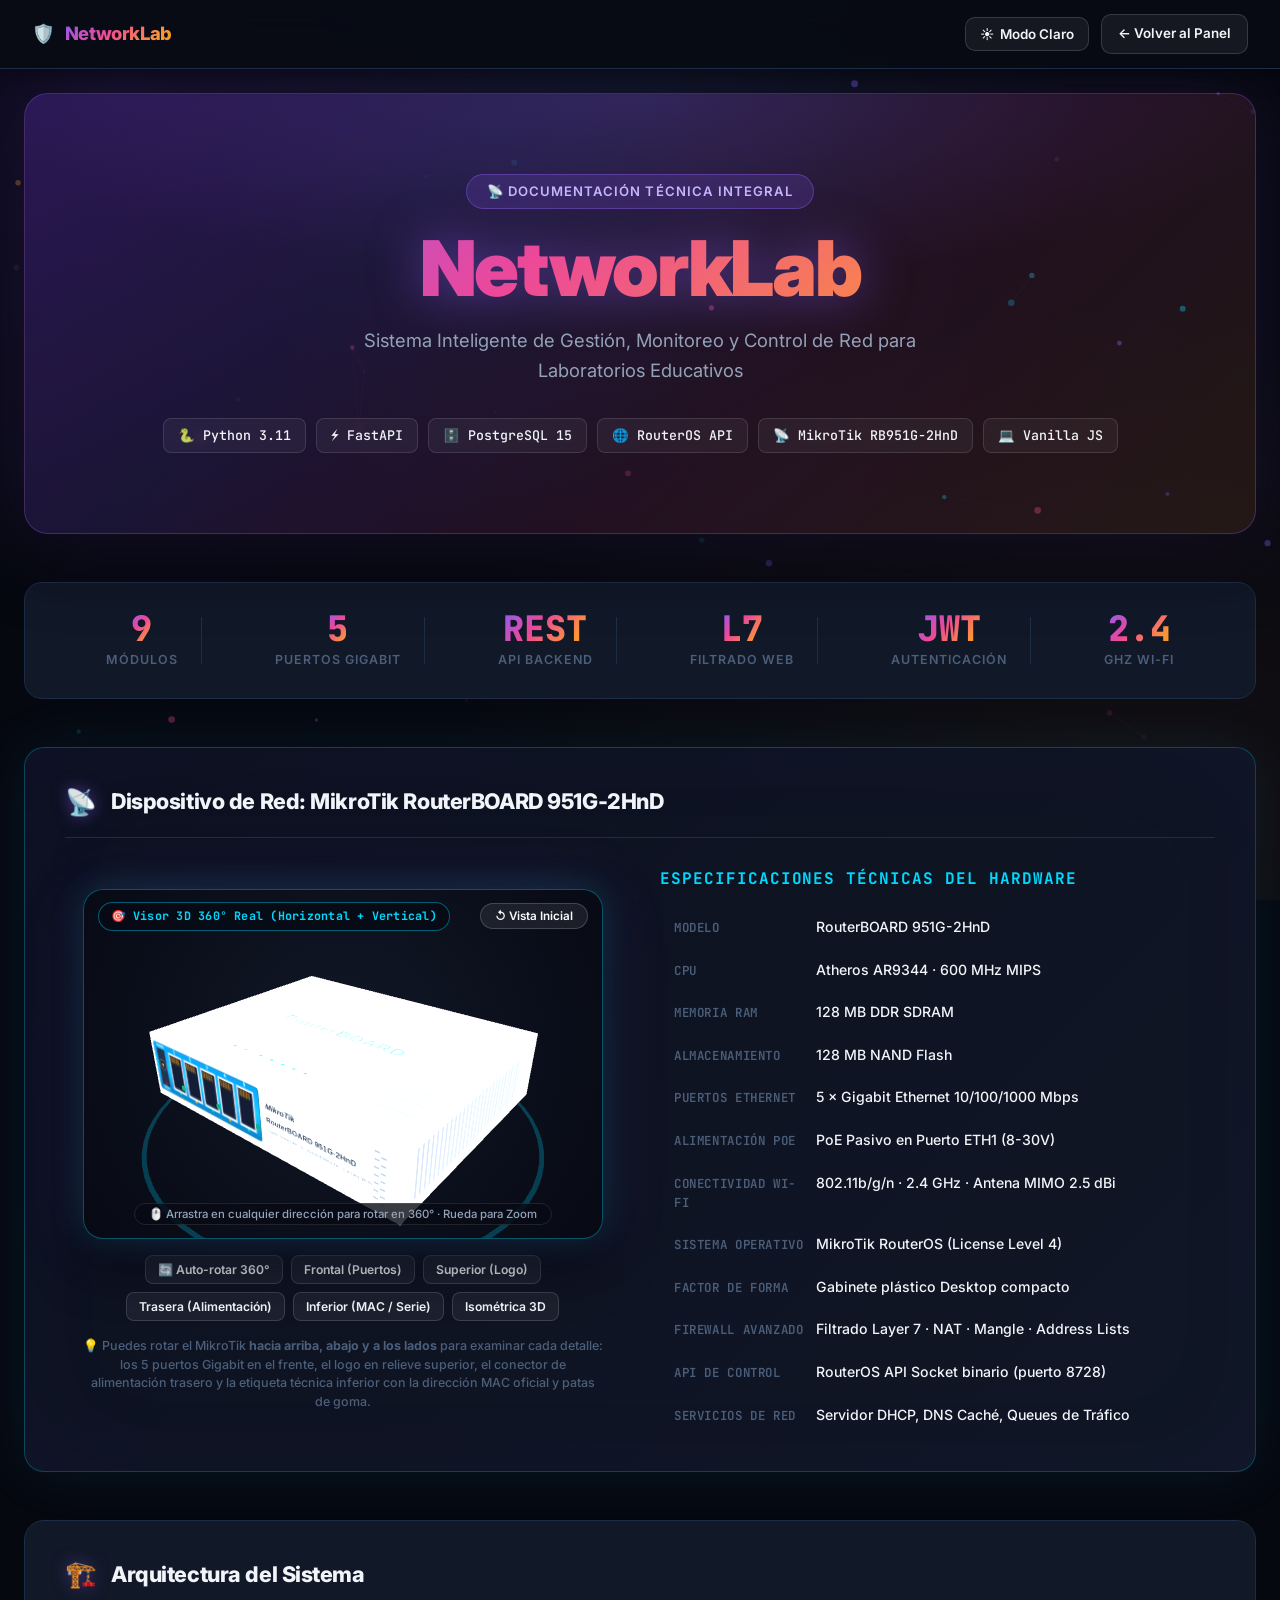
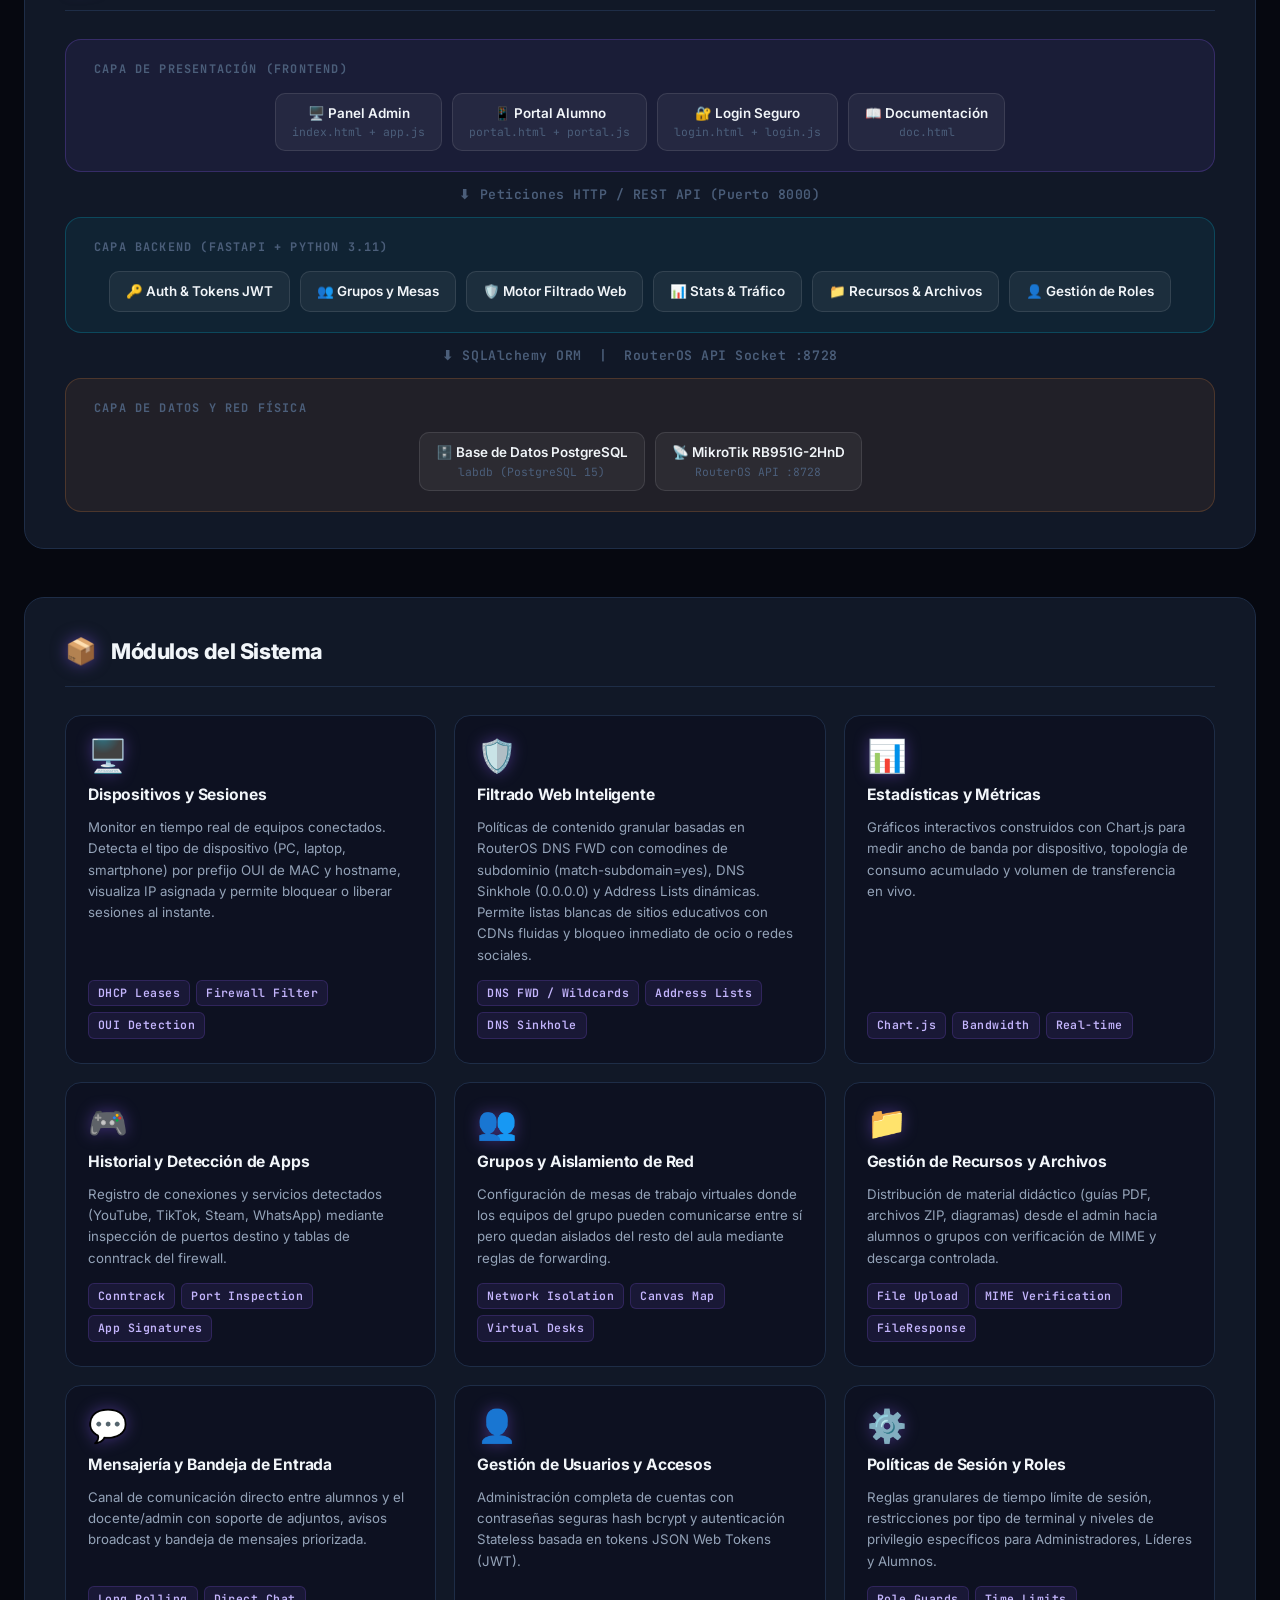
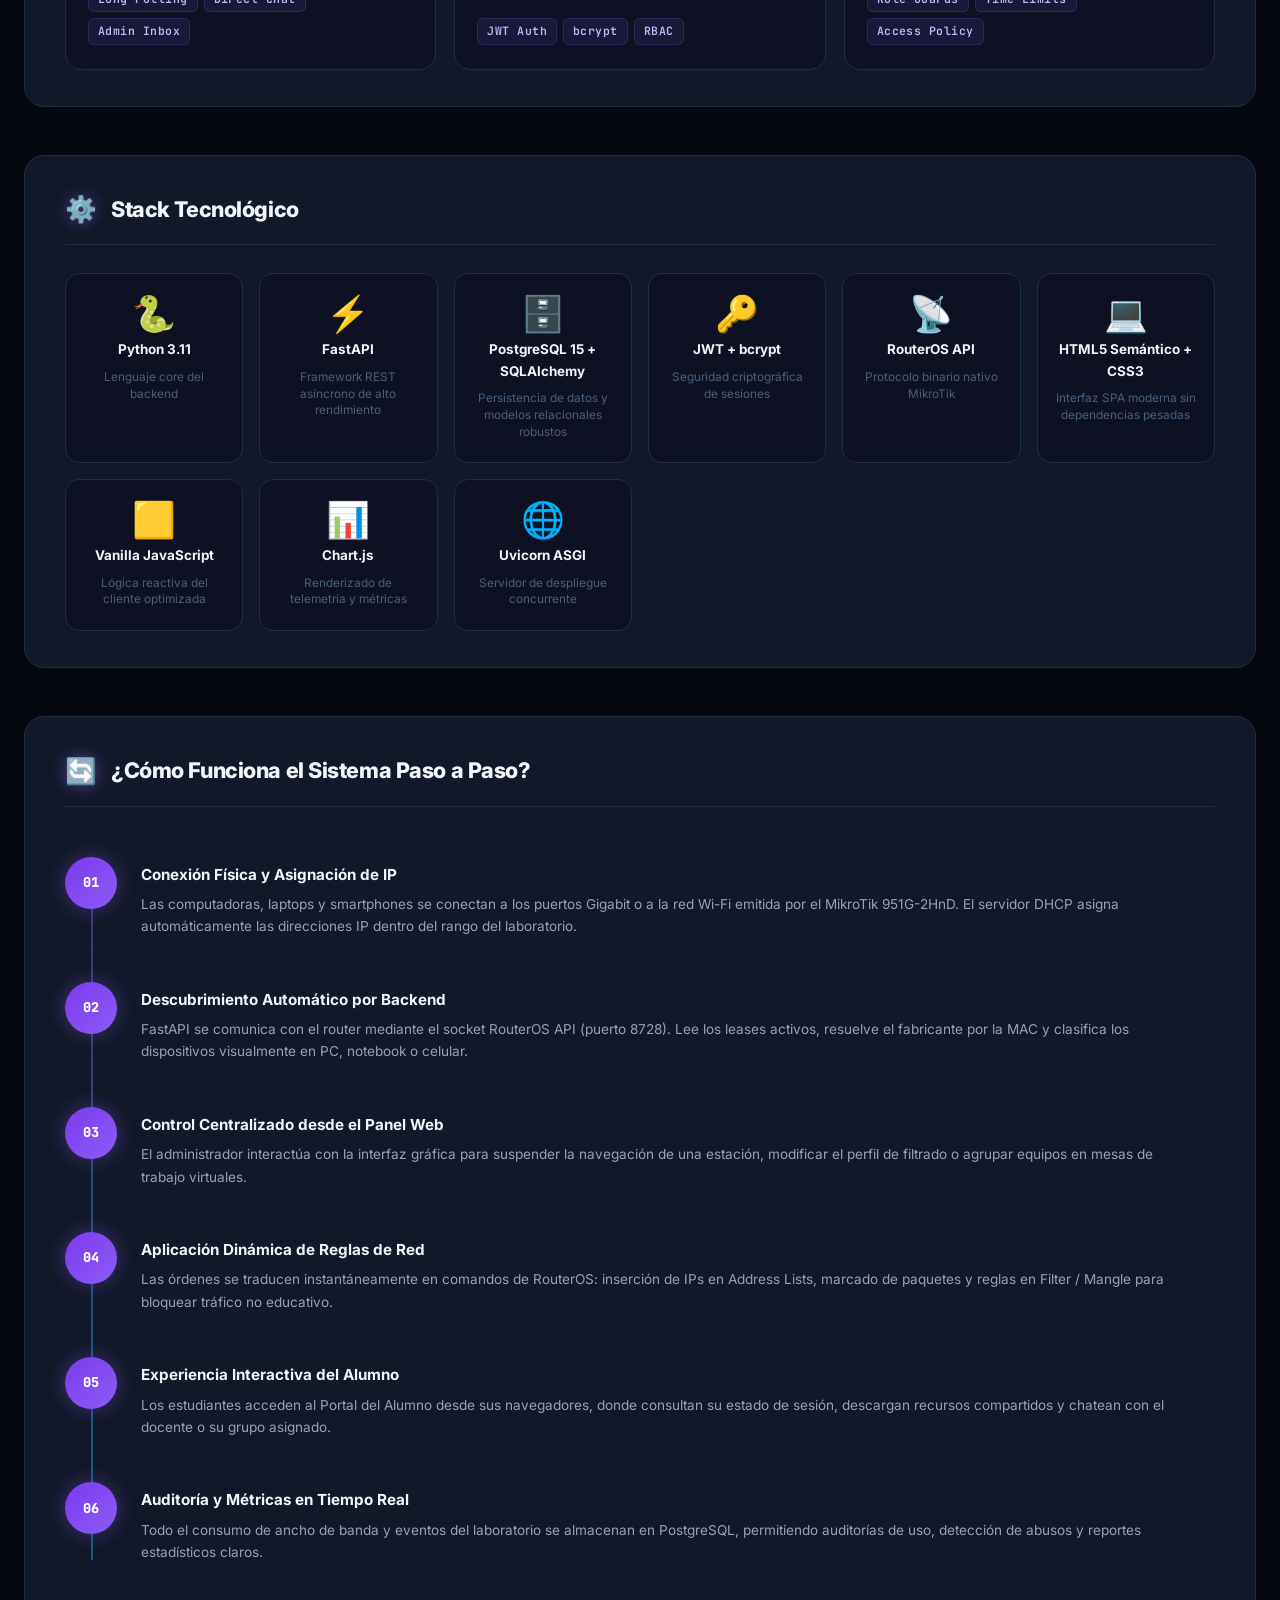
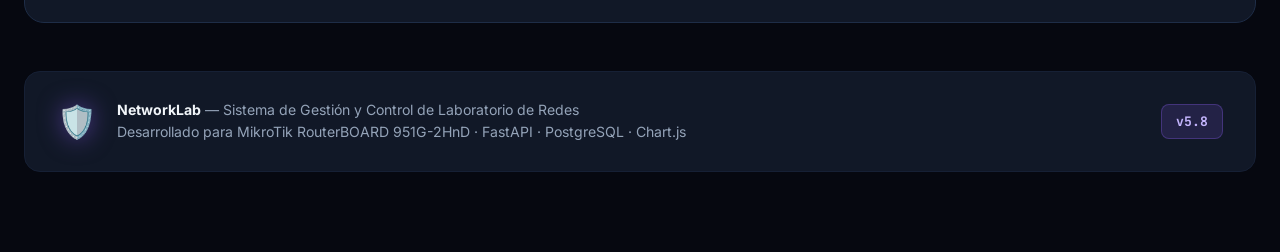
==== commit c71ead98: "v1.0.0" ====
--- a/frontend/doc.html
+++ b/frontend/doc.html
@@ -649,7 +649,7 @@
                         <div class="doc-hero-tags">
                             <span class="doc-tag">🐍 Python 3.11</span>
                             <span class="doc-tag">⚡ FastAPI</span>
-                            <span class="doc-tag">🗄️ SQLite</span>
+                            <span class="doc-tag">🗄️ PostgreSQL 15</span>
                             <span class="doc-tag">🌐 RouterOS API</span>
                             <span class="doc-tag">📡 MikroTik RB951G-2HnD</span>
                             <span class="doc-tag">💻 Vanilla JS</span>
@@ -779,7 +779,7 @@
                         <div class="arch-layer arch-layer-data">
                             <div class="arch-layer-label">Capa de Datos y Red Física</div>
                             <div class="arch-items">
-                                <div class="arch-item">🗄️ Base de Datos SQLite<br/><small>networklab.db</small></div>
+                                <div class="arch-item">🗄️ Base de Datos PostgreSQL<br/><small>labdb (PostgreSQL 15)</small></div>
                                 <div class="arch-item">📡 MikroTik RB951G-2HnD<br/><small>RouterOS API :8728</small></div>
                             </div>
                         </div>
@@ -802,8 +802,8 @@
                         <div class="doc-module-card">
                             <div class="doc-module-icon">🛡️</div>
                             <h4>Filtrado Web Inteligente</h4>
-                            <p>Políticas de contenido granular basadas en RouterOS Layer 7 y Address Lists dinámicas. Permite listas blancas de sitios educativos o listas negras de ocio/redes sociales con efecto inmediato.</p>
-                            <div class="doc-module-tags"><span>L7 Protocol</span><span>Address Lists</span><span>DNS Drops</span></div>
+                            <p>Políticas de contenido granular basadas en RouterOS DNS FWD con comodines de subdominio (match-subdomain=yes), DNS Sinkhole (0.0.0.0) y Address Lists dinámicas. Permite listas blancas de sitios educativos con CDNs fluidas y bloqueo inmediato de ocio o redes sociales.</p>
+                            <div class="doc-module-tags"><span>DNS FWD / Wildcards</span><span>Address Lists</span><span>DNS Sinkhole</span></div>
                         </div>
                         <div class="doc-module-card">
                             <div class="doc-module-icon">📊</div>
@@ -869,8 +869,8 @@
                         </div>
                         <div class="doc-tech-item">
                             <div class="doc-tech-logo">🗄️</div>
-                            <div class="doc-tech-name">SQLite + SQLAlchemy</div>
-                            <div class="doc-tech-desc">Persistencia de datos y modelos relacionales</div>
+                            <div class="doc-tech-name">PostgreSQL 15 + SQLAlchemy</div>
+                            <div class="doc-tech-desc">Persistencia de datos y modelos relacionales robustos</div>
                         </div>
                         <div class="doc-tech-item">
                             <div class="doc-tech-logo">🔑</div>
@@ -951,7 +951,7 @@
                             <div class="doc-flow-num">06</div>
                             <div class="doc-flow-body">
                                 <h4>Auditoría y Métricas en Tiempo Real</h4>
-                                <p>Todo el consumo de ancho de banda y eventos del laboratorio se almacenan en SQLite, permitiendo auditorías de uso, detección de abusos y reportes estadísticos claros.</p>
+                                <p>Todo el consumo de ancho de banda y eventos del laboratorio se almacenan en PostgreSQL, permitiendo auditorías de uso, detección de abusos y reportes estadísticos claros.</p>
                             </div>
                         </div>
                     </div>
@@ -962,7 +962,7 @@
                     <div class="doc-footer-logo">🛡️</div>
                     <div class="doc-footer-text">
                         <strong>NetworkLab</strong> — Sistema de Gestión y Control de Laboratorio de Redes<br/>
-                        <span>Desarrollado para MikroTik RouterBOARD 951G-2HnD · FastAPI · SQLite · Chart.js</span>
+                        <span>Desarrollado para MikroTik RouterBOARD 951G-2HnD · FastAPI · PostgreSQL · Chart.js</span>
                     </div>
                     <div class="doc-footer-version">v5.8</div>
                 </div>
--- a/frontend/css/style.css
+++ b/frontend/css/style.css
@@ -6674,7 +6674,7 @@
 .canvas-viewport-wrapper {
     position: relative;
     width: 100%;
-    height: 420px;
+    height: 460px;
     background: #080b14;
     background-image: 
         radial-gradient(rgba(255, 255, 255, 0.04) 1px, transparent 1px),
@@ -6682,7 +6682,16 @@
     background-size: 24px 24px;
     background-position: 0 0, 12px 12px;
     overflow: hidden;
-    cursor: default;
+    cursor: grab;
+    transition: height 0.3s cubic-bezier(0.16, 1, 0.3, 1);
+}
+
+.canvas-viewport-wrapper:active {
+    cursor: grabbing;
+}
+
+.canvas-viewport-wrapper.expanded {
+    height: 620px !important;
 }
 
 [data-theme="light"] .canvas-viewport-wrapper {
@@ -6695,6 +6704,62 @@
     display: block;
     width: 100%;
     height: 100%;
+    touch-action: none;
+}
+
+/* Controles flotantes de Zoom y Paneo */
+.canvas-nav-controls {
+    position: absolute;
+    top: 14px;
+    right: 14px;
+    display: flex;
+    flex-direction: column;
+    gap: 6px;
+    z-index: 10;
+}
+
+.canvas-nav-btn {
+    width: 36px;
+    height: 36px;
+    border-radius: 8px;
+    background: rgba(15, 23, 42, 0.88);
+    backdrop-filter: blur(10px);
+    border: 1px solid rgba(255, 255, 255, 0.15);
+    color: #F8FAFC;
+    font-size: 14px;
+    display: inline-flex;
+    align-items: center;
+    justify-content: center;
+    cursor: pointer;
+    transition: all 0.2s cubic-bezier(0.16, 1, 0.3, 1);
+    box-shadow: 0 4px 12px rgba(0, 0, 0, 0.35);
+    user-select: none;
+}
+
+.canvas-nav-btn:hover {
+    background: rgba(99, 102, 241, 0.85);
+    border-color: #818cf8;
+    color: #FFFFFF;
+    transform: translateY(-1px) scale(1.06);
+    box-shadow: 0 6px 16px rgba(99, 102, 241, 0.4);
+}
+
+.canvas-nav-btn:active {
+    transform: scale(0.96);
+}
+
+[data-theme="light"] .canvas-nav-btn {
+    background: rgba(255, 255, 255, 0.95);
+    border-color: #CBD5E1;
+    color: #1E293B;
+    box-shadow: 0 2px 8px rgba(15, 23, 42, 0.08);
+}
+
+[data-theme="light"] .canvas-nav-btn:hover {
+    background: #EEF2FF;
+    border-color: #6366F1;
+    color: #4338CA;
+    box-shadow: 0 4px 12px rgba(99, 102, 241, 0.25);
 }
 
 .canvas-instructions-overlay {
@@ -6702,21 +6767,24 @@
     bottom: 12px;
     left: 50%;
     transform: translateX(-50%);
-    background: rgba(10, 14, 28, 0.85);
+    background: rgba(10, 14, 28, 0.88);
     backdrop-filter: blur(10px);
-    border: 1px solid rgba(255, 255, 255, 0.1);
+    border: 1px solid rgba(255, 255, 255, 0.12);
     color: var(--text-muted);
     font-size: 0.78rem;
-    padding: 6px 16px;
+    padding: 6px 18px;
     border-radius: var(--radius-full);
     pointer-events: none;
     white-space: nowrap;
+    z-index: 5;
+    box-shadow: 0 4px 14px rgba(0, 0, 0, 0.3);
 }
 
 [data-theme="light"] .canvas-instructions-overlay {
-    background: rgba(255, 255, 255, 0.9);
+    background: rgba(255, 255, 255, 0.95);
     border-color: rgba(0, 0, 0, 0.1);
-    color: #475569;
+    color: #334155;
+    box-shadow: 0 4px 12px rgba(15, 23, 42, 0.08);
 }
 
 /* Grilla de Tarjetas de Grupos */
